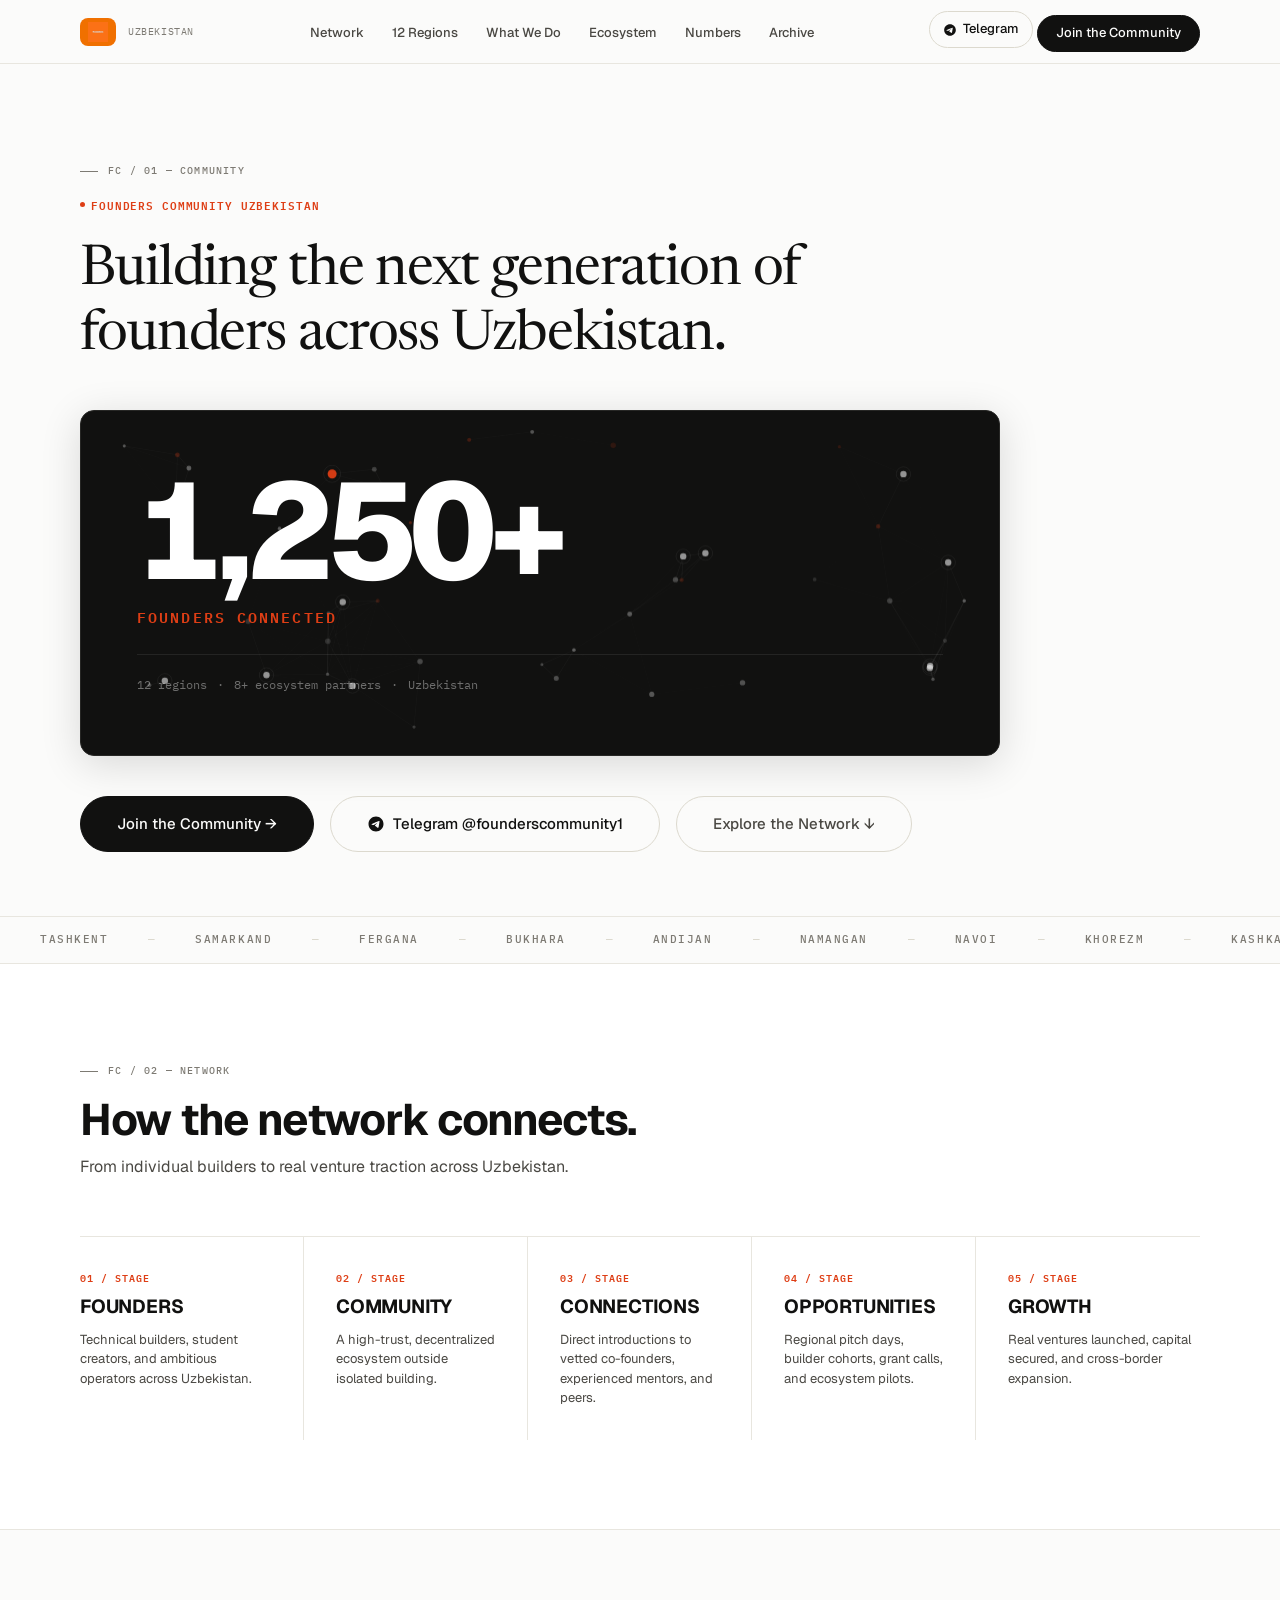
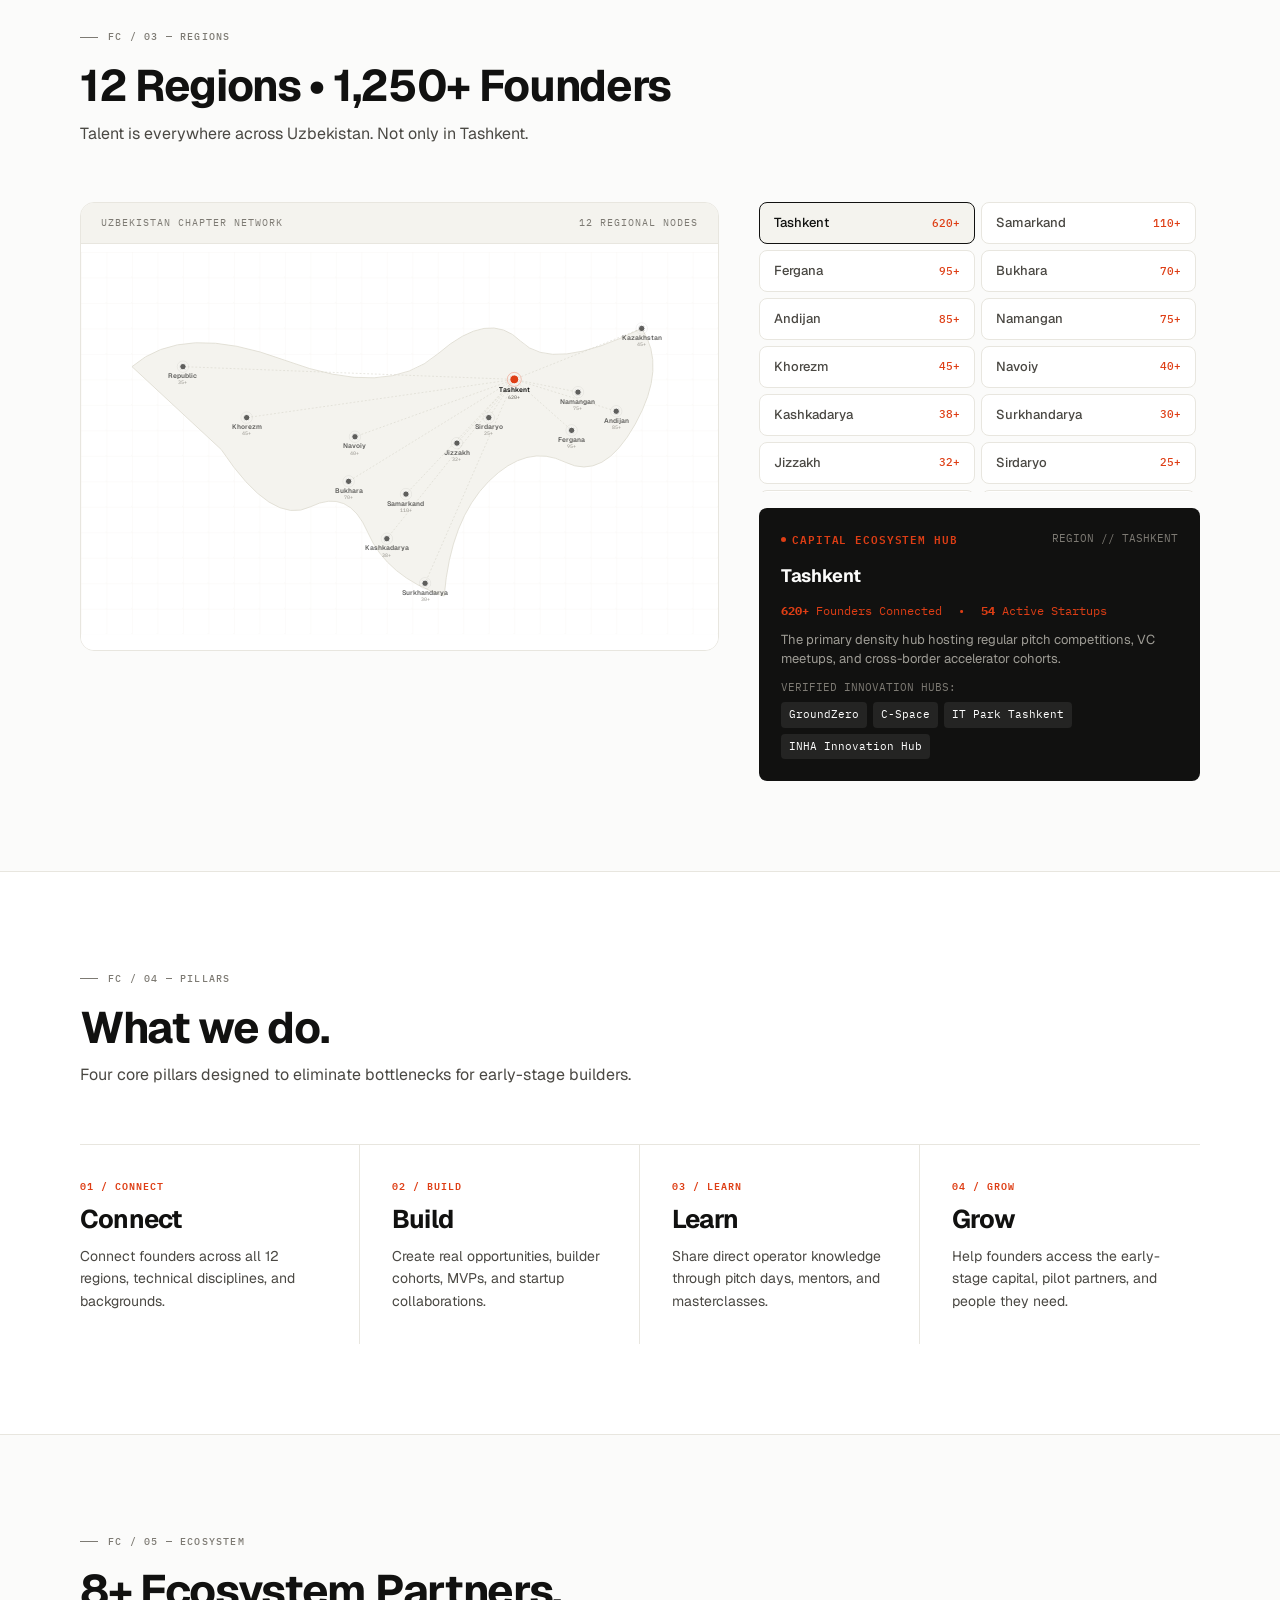
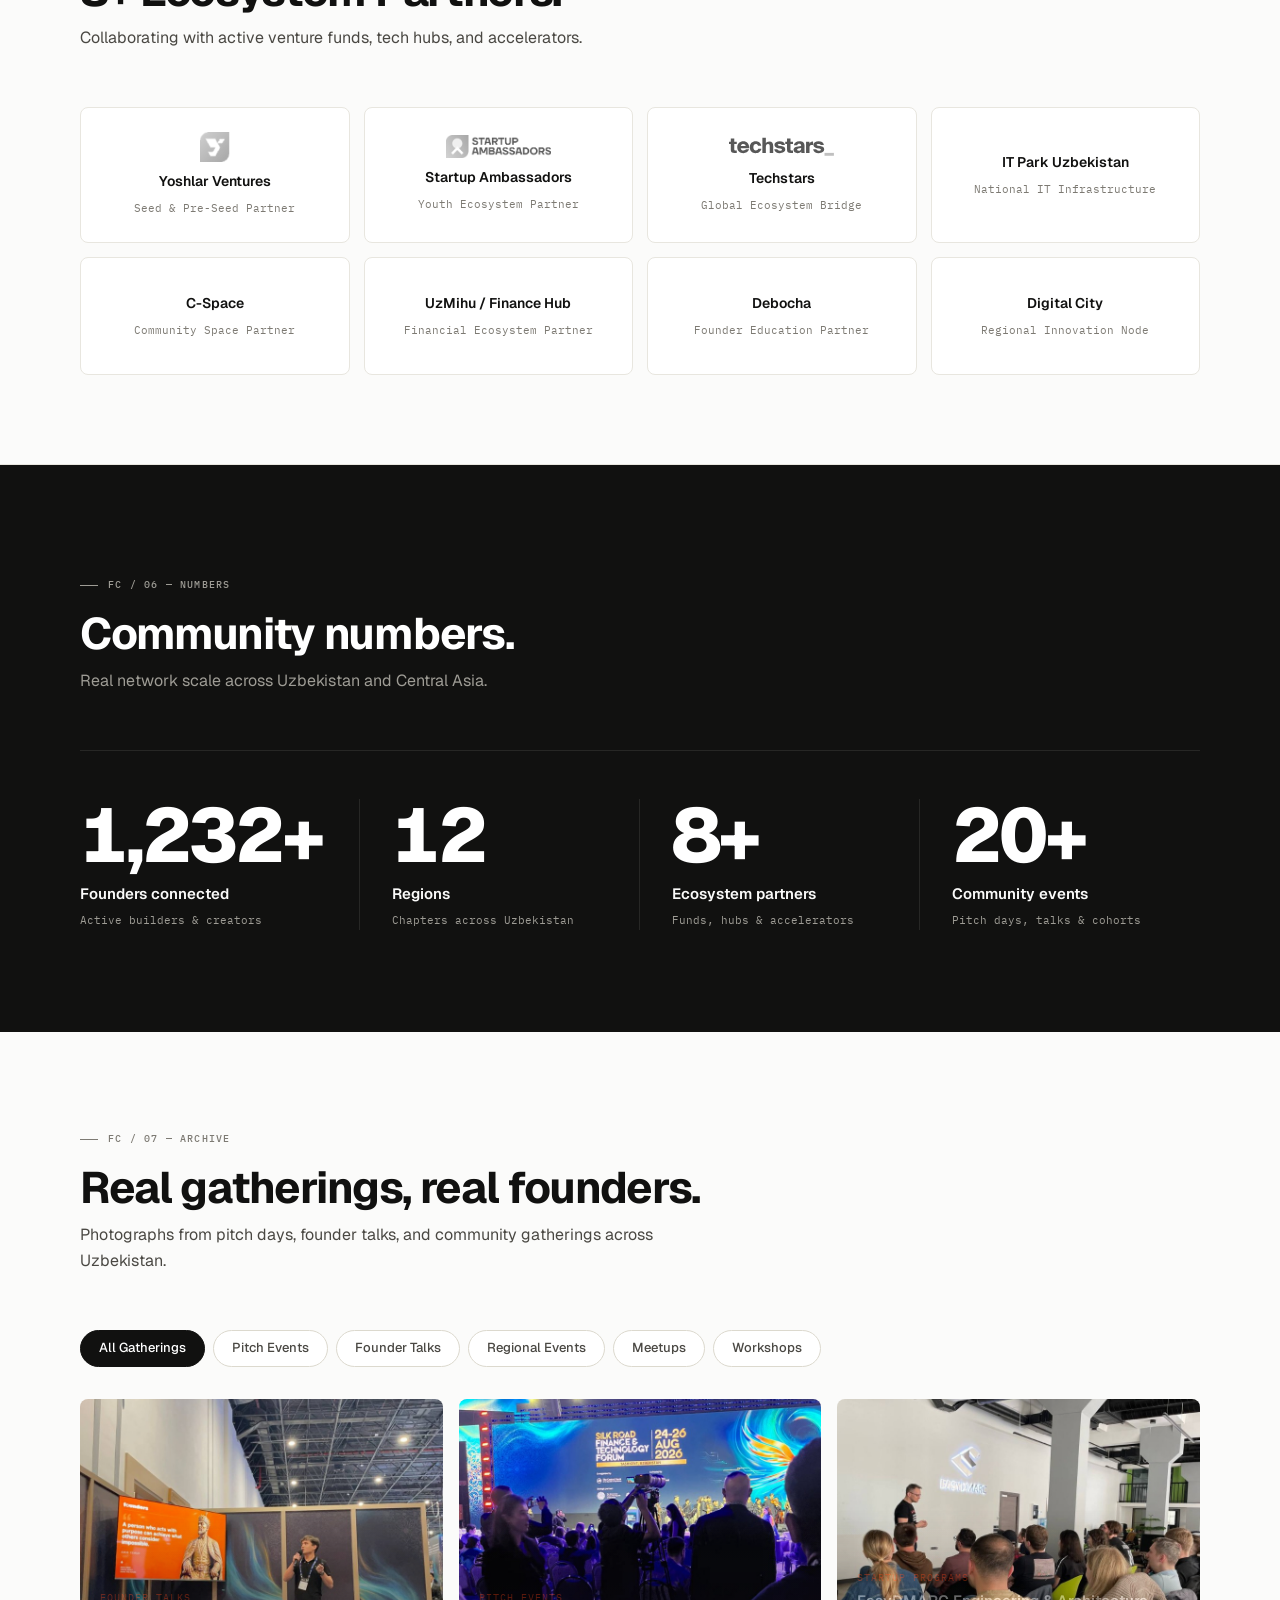
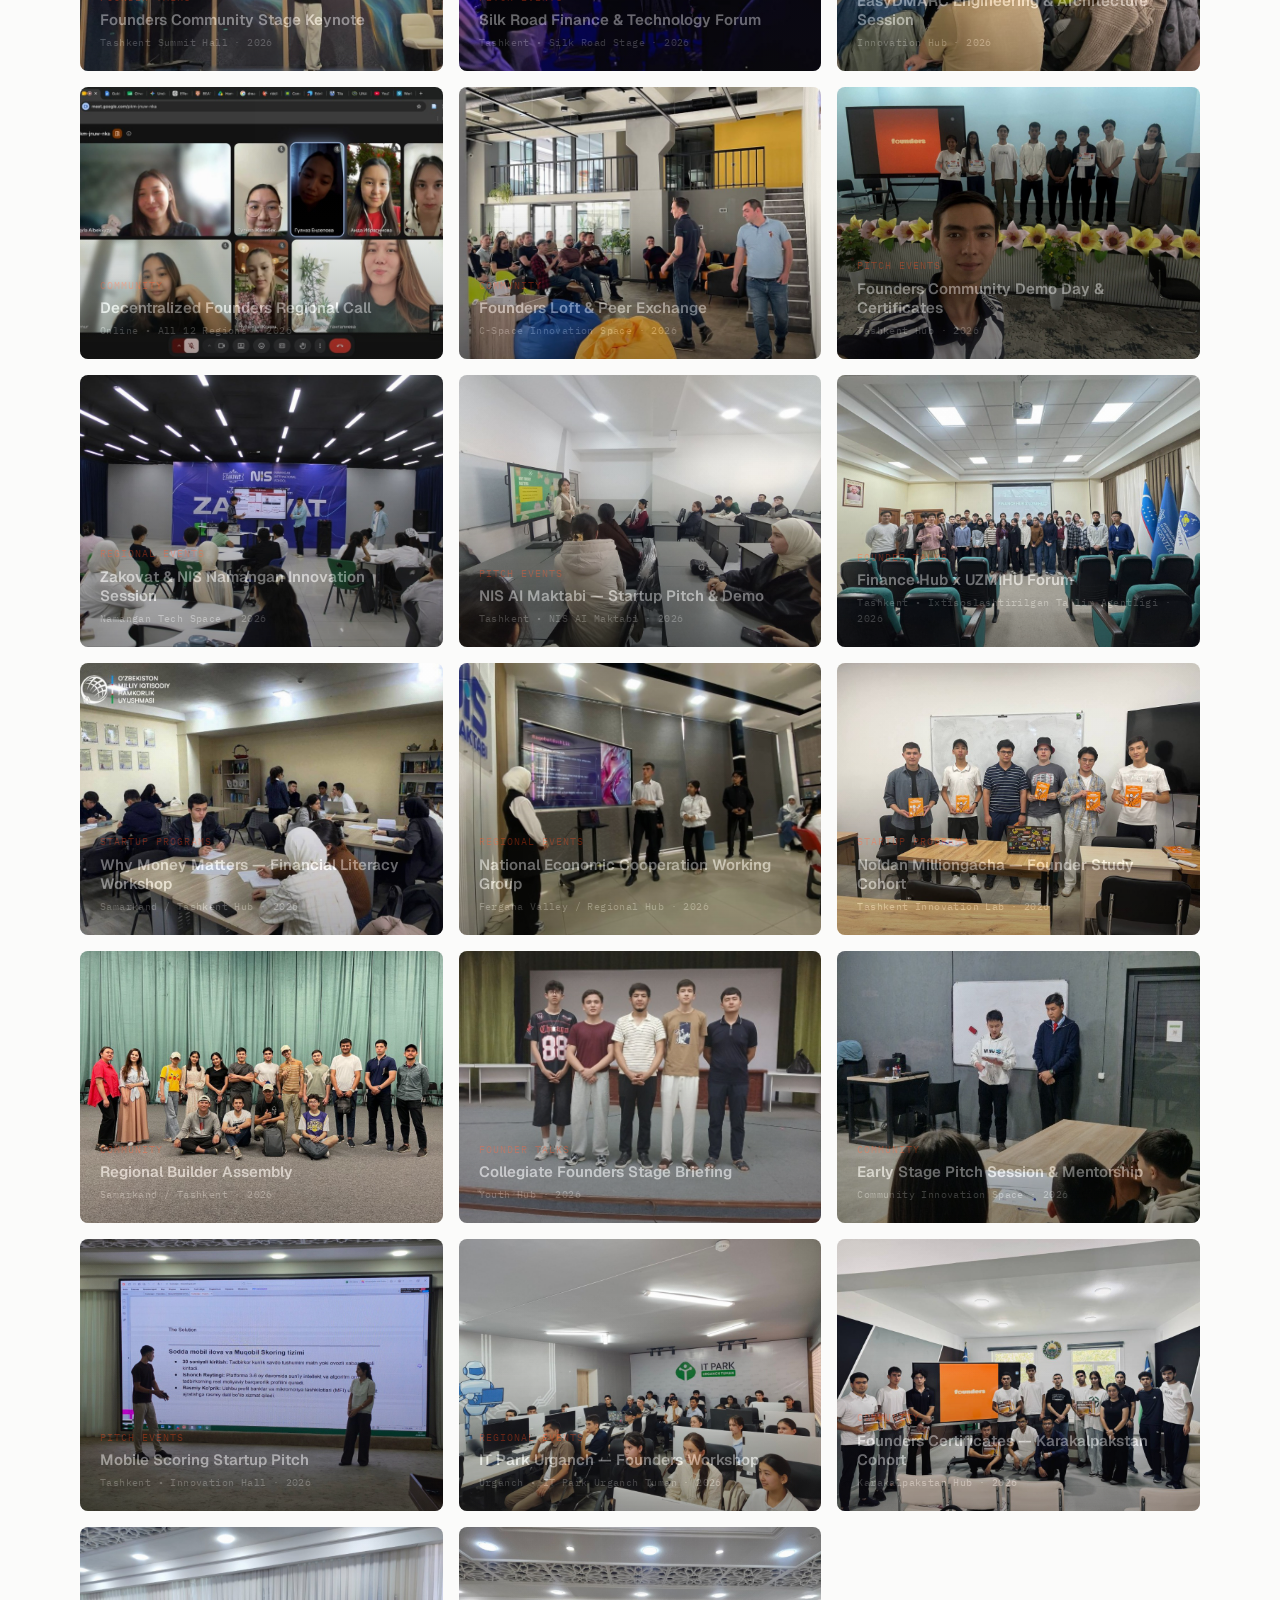
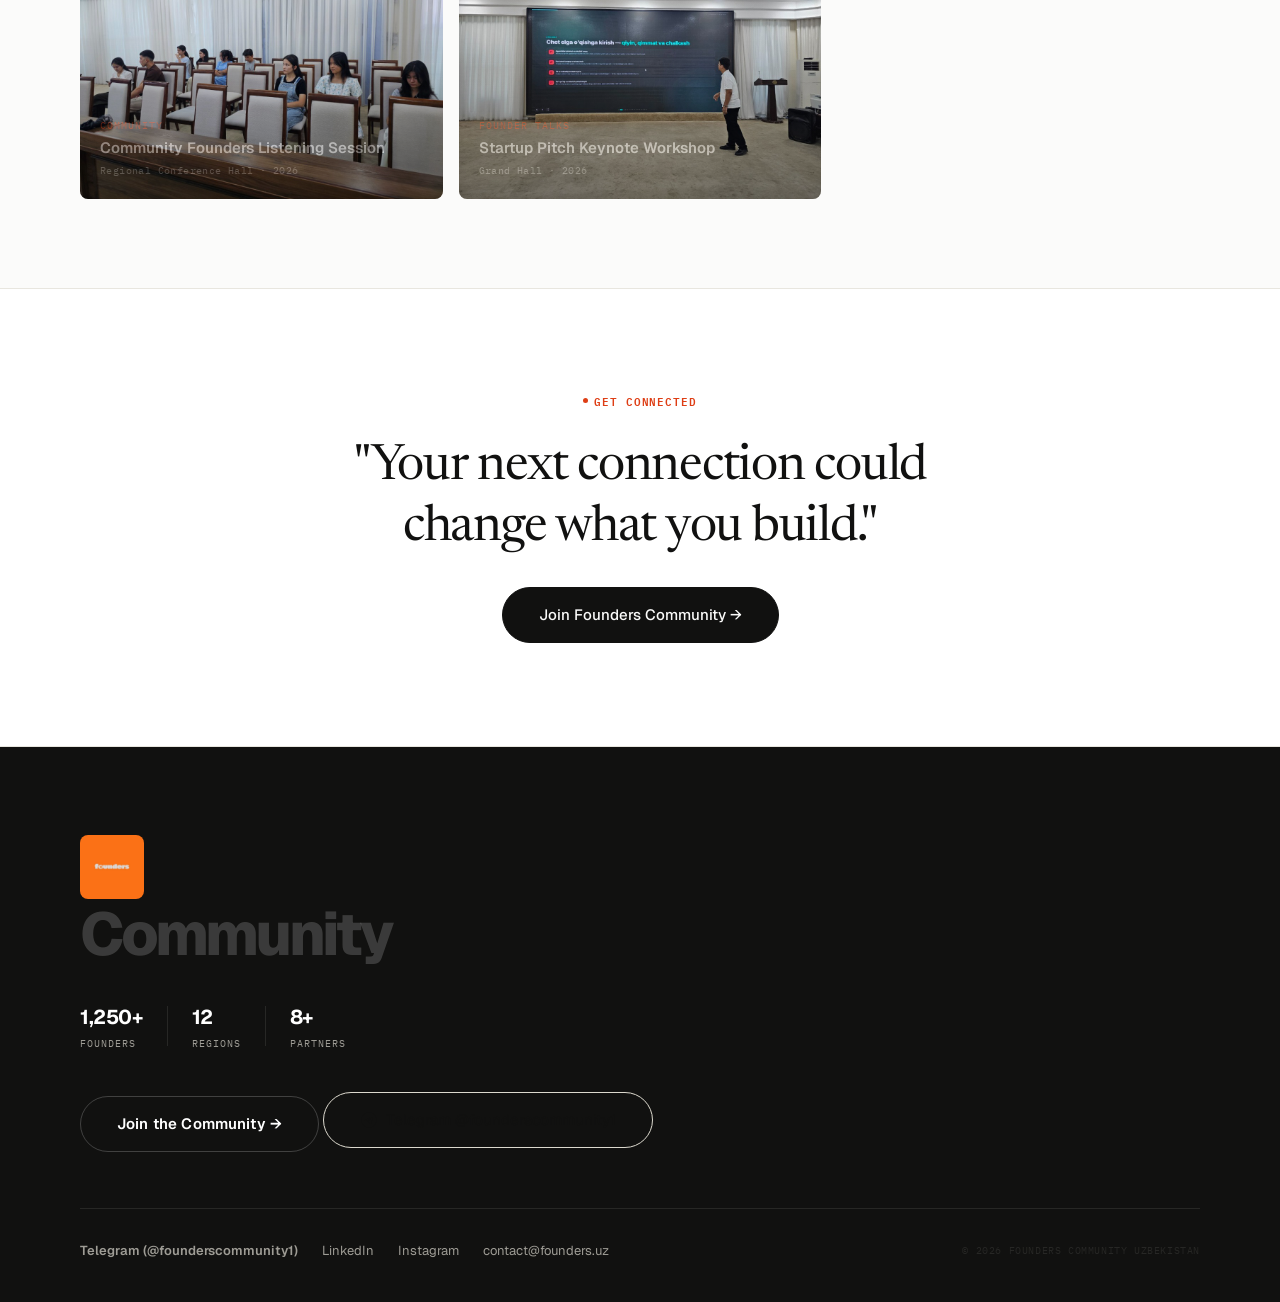
==== index.html @ dce080c9 "feat(seo): add Google-compliant favicons, manifest, sitemap routes, and Schema.org markup" ====
<!DOCTYPE html>
<html lang="en">

<head>
  <meta charset="UTF-8">
  <meta name="viewport" content="width=device-width, initial-scale=1.0">
  <title>Founders Community Uzbekistan — Официальное сообщество фаундеров и стартапов | founders.uz</title>

  <!-- Primary SEO Meta Tags -->
  <meta name="title" content="Founders Community Uzbekistan — Официальное сообщество фаундеров и стартапов">
  <meta name="description"
    content="Официальная сеть фаундеров Founders Community Uzbekistan: объединяем 1 250+ основателей стартапов и технологических лидеров во всех 12 регионах Узбекистана. The independent founder network connecting 1,250+ founders across Uzbekistan.">
  <meta name="keywords"
    content="Founders Community Uzbekistan, Founders Uzbekistan, founders.uz, founders uz, founders community, фаундерс узбекистан, сообщество фаундеров, стартапы узбекистана, стартапы ташкент, венчурные инвестиции узбекистан, startup founders Uzbekistan, Tashkent startups, Samarkand founders, Central Asia tech founders, startaplar o'zbekiston, tadbirkorlar">
  <meta name="author" content="Founders Community Uzbekistan">
  <meta name="robots" content="index, follow, max-image-preview:large, max-snippet:-1, max-video-preview:-1">
  <link rel="canonical" href="https://founders.uz/">

  <!-- Open Graph / Social -->
  <meta property="og:type" content="website">
  <meta property="og:site_name" content="Founders Community Uzbekistan">
  <meta property="og:url" content="https://founders.uz/">
  <meta property="og:title" content="Founders Community Uzbekistan — Founder Network">
  <meta property="og:description"
    content="Building the next generation of founders across Uzbekistan. 1,250+ founders connected across 12 regions.">
  <meta property="og:image" content="https://founders.uz/assets/founders-logo.png">
  <meta property="og:image:width" content="640">
  <meta property="og:image:height" content="640">
  <meta property="og:locale" content="ru_RU">
  <meta property="og:locale:alternate" content="en_US">
  <meta property="og:locale:alternate" content="uz_UZ">
  <meta name="twitter:card" content="summary_large_image">
  <meta name="twitter:title" content="Founders Community Uzbekistan">
  <meta name="twitter:description" content="Building the next generation of founders across Uzbekistan. 1,250+ founders connected across 12 regions.">
  <meta name="twitter:image" content="https://founders.uz/assets/founders-logo.png">

  <!-- Schema.org JSON-LD Structured Data for Google Search & Knowledge Graph -->
  <script type="application/ld+json">
  {
    "@context": "https://schema.org",
    "@graph": [
      {
        "@type": "Organization",
        "@id": "https://founders.uz/#organization",
        "name": "Founders Community Uzbekistan",
        "alternateName": [
          "Founders Community",
          "Founders.uz",
          "Founders UZ",
          "Сообщество фаундеров Узбекистана",
          "Founders Hamjamiyati"
        ],
        "url": "https://founders.uz/",
        "logo": {
          "@type": "ImageObject",
          "url": "https://founders.uz/assets/founders-logo.png",
          "width": 640,
          "height": 640,
          "caption": "Founders Community Uzbekistan"
        },
        "image": "https://founders.uz/assets/founders-logo.png",
        "sameAs": [
          "https://t.me/founderscommunity1"
        ],
        "description": "The independent founder network connecting 1,250+ founders across 12 regions of Uzbekistan.",
        "areaServed": {
          "@type": "Country",
          "name": "Uzbekistan"
        }
      },
      {
        "@type": "WebSite",
        "@id": "https://founders.uz/#website",
        "url": "https://founders.uz/",
        "name": "Founders Community Uzbekistan",
        "publisher": {
          "@id": "https://founders.uz/#organization"
        },
        "inLanguage": ["en", "ru", "uz"]
      }
    ]
  }
  </script>

  <!-- Favicon & Search Engine Icons (Google Search guidelines: multiple of 48x48) -->
  <link rel="icon" type="image/x-icon" href="/favicon.ico">
  <link rel="shortcut icon" href="/favicon.ico">
  <link rel="icon" type="image/png" sizes="48x48" href="/assets/favicon-48x48.png">
  <link rel="icon" type="image/png" sizes="96x96" href="/assets/favicon-96x96.png">
  <link rel="icon" type="image/png" sizes="144x144" href="/assets/favicon-144x144.png">
  <link rel="icon" type="image/png" sizes="192x192" href="/assets/favicon-192x192.png">
  <link rel="icon" type="image/png" sizes="512x512" href="/assets/favicon-512x512.png">
  <link rel="apple-touch-icon" sizes="180x180" href="/assets/apple-touch-icon.png">
  <link rel="manifest" href="/site.webmanifest">
  <meta name="theme-color" content="#fb7116">

  <!-- Core Stylesheet -->
  <link rel="stylesheet" href="styles/main.css?v=6.1">
</head>

<body>

  <!-- Minimal Header -->
  <header class="header" role="banner">
    <div class="container nav-inner">
      <a href="#hero" class="brand-link" aria-label="Founders Community">
        <div class="brand-logo-wrap">
          <img src="assets/founders-logo.png" alt="Founders" class="brand-logo-img">
        </div>
        <span class="brand-subtitle-nav">Uzbekistan</span>
      </a>

      <nav role="navigation" aria-label="Main Navigation">
        <ul class="nav-links">
          <li><a href="#flow">Network</a></li>
          <li><a href="#regions">12 Regions</a></li>
          <li><a href="#what-we-do">What We Do</a></li>
          <li><a href="#ecosystem">Ecosystem</a></li>
          <li><a href="#numbers">Numbers</a></li>
          <li><a href="#archive">Archive</a></li>
        </ul>
      </nav>

      <div class="nav-actions">
        <a href="https://t.me/founderscommunity1" target="_blank" rel="noopener noreferrer" class="btn btn-secondary btn-sm" style="display: inline-flex; align-items: center; gap: 0.4rem; padding: 0.45rem 0.8rem; font-size: 0.8125rem;" title="Founders Community Telegram">
          <svg width="14" height="14" viewBox="0 0 24 24" fill="currentColor">
            <path d="M12 2C6.48 2 2 6.48 2 12s4.48 10 10 10 10-4.48 10-10S17.52 2 12 2zm4.64 6.8c-.15 1.58-.8 5.42-1.13 7.19-.14.75-.42 1-.68 1.03-.58.05-1.02-.38-1.58-.75-.88-.58-1.38-.94-2.23-1.5-.99-.65-.35-1.01.22-1.59.15-.15 2.71-2.48 2.76-2.69a.2.2 0 00-.05-.18c-.06-.05-.14-.03-.21-.02-.09.02-1.49.95-4.22 2.79-.4.27-.76.41-1.08.4-.36-.01-1.04-.2-1.55-.37-.63-.2-1.12-.31-1.08-.66.02-.18.27-.36.74-.55 2.92-1.27 4.86-2.11 5.83-2.51 2.78-1.16 3.35-1.36 3.73-1.36.08 0 .27.02.39.12.1.08.13.19.14.27-.01.06.01.24 0 .38z"/>
          </svg>
          <span>Telegram</span>
        </a>
        <button class="btn btn-primary btn-sm trigger-join-modal" id="nav-join-btn">
          Join the Community
        </button>
        <button class="mobile-menu-btn" id="mobile-menu-btn" aria-label="Toggle navigation menu">
          <svg width="20" height="20" viewBox="0 0 24 24" fill="none" stroke="currentColor" stroke-width="2">
            <line x1="3" y1="12" x2="21" y2="12"></line>
            <line x1="3" y1="6" x2="21" y2="6"></line>
            <line x1="3" y1="18" x2="21" y2="18"></line>
          </svg>
        </button>
      </div>
    </div>
  </header>

  <!-- Mobile Drawer -->
  <nav class="mobile-nav" id="mobile-nav" aria-label="Mobile Navigation">
    <ul class="mobile-nav-links">
      <li><a href="#flow">Network</a></li>
      <li><a href="#regions">12 Regions</a></li>
      <li><a href="#what-we-do">What We Do</a></li>
      <li><a href="#ecosystem">Ecosystem</a></li>
      <li><a href="#numbers">Numbers</a></li>
      <li><a href="#archive">Archive</a></li>
      <li><a href="https://t.me/founderscommunity1" target="_blank" rel="noopener noreferrer" style="color: #2AABEE; display: inline-flex; align-items: center; gap: 0.5rem;">
        <svg width="16" height="16" viewBox="0 0 24 24" fill="currentColor">
          <path d="M12 2C6.48 2 2 6.48 2 12s4.48 10 10 10 10-4.48 10-10S17.52 2 12 2zm4.64 6.8c-.15 1.58-.8 5.42-1.13 7.19-.14.75-.42 1-.68 1.03-.58.05-1.02-.38-1.58-.75-.88-.58-1.38-.94-2.23-1.5-.99-.65-.35-1.01.22-1.59.15-.15 2.71-2.48 2.76-2.69a.2.2 0 00-.05-.18c-.06-.05-.14-.03-.21-.02-.09.02-1.49.95-4.22 2.79-.4.27-.76.41-1.08.4-.36-.01-1.04-.2-1.55-.37-.63-.2-1.12-.31-1.08-.66.02-.18.27-.36.74-.55 2.92-1.27 4.86-2.11 5.83-2.51 2.78-1.16 3.35-1.36 3.73-1.36.08 0 .27.02.39.12.1.08.13.19.14.27-.01.06.01.24 0 .38z"/>
        </svg>
        Telegram @founderscommunity1
      </a></li>
    </ul>
    <div style="margin-top: auto;">
      <button class="btn btn-primary trigger-join-modal" style="width: 100%;">Join the Community</button>
    </div>
  </nav>

  <main id="main-content" role="main">

    <!-- 1. HERO -->
    <section class="hero-section" id="hero">
      <div class="container">
        <div class="hero-content">

          <div class="hero-tag">
            <span class="fc-label">FC / 01 — COMMUNITY</span>
            <br>
            <span class="mono-tag signal">FOUNDERS COMMUNITY UZBEKISTAN</span>
          </div>

          <h1 class="hero-headline reveal">
            <span class="sr-only">Founders Community Uzbekistan — </span>Building the next generation of founders across Uzbekistan.
          </h1>

          <div class="hero-stat-card reveal reveal-delay-2" id="hero-stat-card">
            <canvas id="hero-network-canvas" class="hero-network-canvas"></canvas>
            <div class="hero-stat-content">
              <span class="hero-stat-number" data-counter-target="1250" data-counter-suffix="+">1,250+</span>
              <span class="hero-stat-label">FOUNDERS CONNECTED</span>
              <div class="hero-stat-subtext">
                <span>12 regions</span>
                <span>·</span>
                <span>8+ ecosystem partners</span>
                <span>·</span>
                <span>Uzbekistan</span>
              </div>
            </div>
          </div>

          <div class="hero-ctas reveal reveal-delay-3">
            <button class="btn btn-primary btn-lg trigger-join-modal" id="hero-join-cta">
              Join the Community &rarr;
            </button>
            <a href="https://t.me/founderscommunity1" target="_blank" rel="noopener noreferrer" class="btn btn-secondary btn-lg" style="display: inline-flex; align-items: center; gap: 0.5rem;" title="Join Founders Telegram Community">
              <svg width="18" height="18" viewBox="0 0 24 24" fill="currentColor">
                <path d="M12 2C6.48 2 2 6.48 2 12s4.48 10 10 10 10-4.48 10-10S17.52 2 12 2zm4.64 6.8c-.15 1.58-.8 5.42-1.13 7.19-.14.75-.42 1-.68 1.03-.58.05-1.02-.38-1.58-.75-.88-.58-1.38-.94-2.23-1.5-.99-.65-.35-1.01.22-1.59.15-.15 2.71-2.48 2.76-2.69a.2.2 0 00-.05-.18c-.06-.05-.14-.03-.21-.02-.09.02-1.49.95-4.22 2.79-.4.27-.76.41-1.08.4-.36-.01-1.04-.2-1.55-.37-.63-.2-1.12-.31-1.08-.66.02-.18.27-.36.74-.55 2.92-1.27 4.86-2.11 5.83-2.51 2.78-1.16 3.35-1.36 3.73-1.36.08 0 .27.02.39.12.1.08.13.19.14.27-.01.06.01.24 0 .38z"/>
              </svg>
              Telegram @founderscommunity1
            </a>
            <a href="#regions" class="btn btn-secondary btn-lg" style="color: var(--text-secondary);">
              Explore the Network &darr;
            </a>
          </div>

        </div>
      </div>
    </section>

    <!-- REGIONS MARQUEE STRIP -->
    <div class="marquee-section" aria-hidden="true">
      <div class="marquee-track" id="marquee-track">
        <!-- Populated by JS -->
      </div>
    </div>

    <!-- 2. NETWORK / FLOW -->
    <section class="flow-section" id="flow">
      <div class="container">
        <div class="section-head reveal">
          <span class="fc-label">FC / 02 — NETWORK</span>
          <h2 class="section-title">How the network connects.</h2>
          <p class="section-sub">
            From individual builders to real venture traction across Uzbekistan.
          </p>
        </div>

        <div class="flow-track">
          <!-- Step 1 -->
          <div class="flow-step reveal">
            <span class="flow-step-num">01 / STAGE</span>
            <div class="flow-step-title">FOUNDERS</div>
            <p class="flow-step-desc">
              Technical builders, student creators, and ambitious operators across Uzbekistan.
            </p>
          </div>

          <!-- Step 2 -->
          <div class="flow-step reveal reveal-delay-1">
            <span class="flow-step-num">02 / STAGE</span>
            <div class="flow-step-title">COMMUNITY</div>
            <p class="flow-step-desc">
              A high-trust, decentralized ecosystem outside isolated building.
            </p>
          </div>

          <!-- Step 3 -->
          <div class="flow-step reveal reveal-delay-2">
            <span class="flow-step-num">03 / STAGE</span>
            <div class="flow-step-title">CONNECTIONS</div>
            <p class="flow-step-desc">
              Direct introductions to vetted co-founders, experienced mentors, and peers.
            </p>
          </div>

          <!-- Step 4 -->
          <div class="flow-step reveal reveal-delay-3">
            <span class="flow-step-num">04 / STAGE</span>
            <div class="flow-step-title">OPPORTUNITIES</div>
            <p class="flow-step-desc">
              Regional pitch days, builder cohorts, grant calls, and ecosystem pilots.
            </p>
          </div>

          <!-- Step 5 -->
          <div class="flow-step reveal reveal-delay-4">
            <span class="flow-step-num">05 / STAGE</span>
            <div class="flow-step-title">GROWTH</div>
            <p class="flow-step-desc">
              Real ventures launched, capital secured, and cross-border expansion.
            </p>
          </div>
        </div>
      </div>
    </section>

    <!-- 3. 12 REGIONS -->
    <section class="regions-section" id="regions">
      <div class="container">
        <div class="section-head reveal">
          <span class="fc-label">FC / 03 — REGIONS</span>
          <h2 class="section-title">12 Regions &bull; 1,250+ Founders</h2>
          <p class="section-sub">
            Talent is everywhere across Uzbekistan. Not only in Tashkent.
          </p>
        </div>

        <div class="regions-split">
          <!-- Left: Map Visualization -->
          <div class="map-container reveal">
            <div class="map-header-bar">
              <span>UZBEKISTAN CHAPTER NETWORK</span>
              <span>12 REGIONAL NODES</span>
            </div>
            <div class="map-svg-wrap" id="map-svg-container">
              <!-- Rendered via js/map.js -->
            </div>
          </div>

          <!-- Right: Chapter Ledger & Active Inspector -->
          <div class="regions-ledger reveal reveal-delay-2">
            <ul class="regional-nodes-list" id="regional-nodes-list">
              <!-- Populated via js/map.js -->
            </ul>

            <div class="active-region-card" id="region-drawer-content">
              <!-- Populated on region select -->
            </div>
          </div>
        </div>
      </div>
    </section>

    <!-- 4. WHAT WE DO -->
    <section class="what-section" id="what-we-do">
      <div class="container">
        <div class="section-head reveal">
          <span class="fc-label">FC / 04 — PILLARS</span>
          <h2 class="section-title">What we do.</h2>
          <p class="section-sub">
            Four core pillars designed to eliminate bottlenecks for early-stage builders.
          </p>
        </div>

        <div class="pillars-grid">
          <div class="pillar-item reveal">
            <span class="pillar-num">01 / CONNECT</span>
            <div class="pillar-title">Connect</div>
            <p class="pillar-desc">
              Connect founders across all 12 regions, technical disciplines, and backgrounds.
            </p>
          </div>

          <div class="pillar-item reveal reveal-delay-1">
            <span class="pillar-num">02 / BUILD</span>
            <div class="pillar-title">Build</div>
            <p class="pillar-desc">
              Create real opportunities, builder cohorts, MVPs, and startup collaborations.
            </p>
          </div>

          <div class="pillar-item reveal reveal-delay-2">
            <span class="pillar-num">03 / LEARN</span>
            <div class="pillar-title">Learn</div>
            <p class="pillar-desc">
              Share direct operator knowledge through pitch days, mentors, and masterclasses.
            </p>
          </div>

          <div class="pillar-item reveal reveal-delay-3">
            <span class="pillar-num">04 / GROW</span>
            <div class="pillar-title">Grow</div>
            <p class="pillar-desc">
              Help founders access the early-stage capital, pilot partners, and people they need.
            </p>
          </div>
        </div>
      </div>
    </section>

    <!-- 5. ECOSYSTEM -->
    <section class="ecosystem-section" id="ecosystem">
      <div class="container">
        <div class="section-head reveal">
          <span class="fc-label">FC / 05 — ECOSYSTEM</span>
          <h2 class="section-title">8+ Ecosystem Partners.</h2>
          <p class="section-sub">
            Collaborating with active venture funds, tech hubs, and accelerators.
          </p>
        </div>

        <div class="partners-grid" id="partners-wall">
          <!-- Rendered dynamically via js/app.js -->
        </div>
      </div>
    </section>

    <!-- 6. COMMUNITY NUMBERS -->
    <section class="numbers-section" id="numbers">
      <div class="container">
        <div class="section-head reveal">
          <span class="fc-label fc-label-dark">FC / 06 — NUMBERS</span>
          <h2 class="section-title" style="color: #FFFFFF;">Community numbers.</h2>
          <p class="section-sub" style="color: var(--text-inverted-muted);">
            Real network scale across Uzbekistan and Central Asia.
          </p>
        </div>

        <div class="numbers-grid">
          <div class="number-item reveal">
            <div class="number-val" data-counter-target="1250" data-counter-suffix="+">1,250+</div>
            <div class="number-label">Founders connected</div>
            <div class="number-sub">Active builders &amp; creators</div>
          </div>

          <div class="number-item reveal reveal-delay-1">
            <div class="number-val" data-counter-target="12" data-counter-suffix="">12</div>
            <div class="number-label">Regions</div>
            <div class="number-sub">Chapters across Uzbekistan</div>
          </div>

          <div class="number-item reveal reveal-delay-2">
            <div class="number-val" data-counter-target="8" data-counter-suffix="+">8+</div>
            <div class="number-label">Ecosystem partners</div>
            <div class="number-sub">Funds, hubs &amp; accelerators</div>
          </div>

          <div class="number-item reveal reveal-delay-3">
            <div class="number-val" data-counter-target="20" data-counter-suffix="+">20+</div>
            <div class="number-label">Community events</div>
            <div class="number-sub">Pitch days, talks &amp; cohorts</div>
          </div>
        </div>
      </div>
    </section>

    <!-- 7. DOCUMENTARY ARCHIVE -->
    <section class="gallery-section" id="archive">
      <div class="container">
        <div class="section-head reveal">
          <span class="fc-label">FC / 07 — ARCHIVE</span>
          <h2 class="section-title">Real gatherings, real founders.</h2>
          <p class="section-sub">
            Photographs from pitch days, founder talks, and community gatherings across Uzbekistan.
          </p>
        </div>

        <div class="gallery-filter-bar" id="gallery-filter-bar">
          <button class="filter-pill active" data-gallery-filter="all">All Gatherings</button>
          <button class="filter-pill" data-gallery-filter="Pitch Events">Pitch Events</button>
          <button class="filter-pill" data-gallery-filter="Founder Talks">Founder Talks</button>
          <button class="filter-pill" data-gallery-filter="Regional Events">Regional Events</button>
          <button class="filter-pill" data-gallery-filter="Community">Meetups</button>
          <button class="filter-pill" data-gallery-filter="Startup Programs">Workshops</button>
        </div>

        <div class="gallery-grid" id="gallery-grid">
          <!-- Populated dynamically via js/app.js -->
        </div>
      </div>
    </section>

    <!-- 8. FINAL CTA -->
    <section class="cta-section" id="join">
      <div class="container">
        <div class="cta-wrap">
          <span class="mono-tag signal">GET CONNECTED</span>
          <h2 class="cta-quote reveal">
            "Your next connection could change what you build."
          </h2>
          <div class="reveal reveal-delay-2">
            <button class="btn btn-primary btn-lg trigger-join-modal">
              Join Founders Community &rarr;
            </button>
          </div>
        </div>
      </div>
    </section>

  </main>

  <!-- FOOTER — Brand Statement -->
  <footer class="footer" role="contentinfo">
    <div class="container">

      <div class="footer-wordmark">
        <img src="assets/founders-logo.png" alt="Founders Community" class="footer-logo-img">
        <span class="footer-wordmark-sub">Community</span>
      </div>

      <div class="footer-stats-bar">
        <div class="footer-stat">
          <span class="footer-stat-val">1,250+</span>
          <span class="footer-stat-label">Founders</span>
        </div>
        <div class="footer-stat-sep"></div>
        <div class="footer-stat">
          <span class="footer-stat-val">12</span>
          <span class="footer-stat-label">Regions</span>
        </div>
        <div class="footer-stat-sep"></div>
        <div class="footer-stat">
          <span class="footer-stat-val">8+</span>
          <span class="footer-stat-label">Partners</span>
        </div>
      </div>

      <div class="footer-cta-row">
        <button class="btn btn-primary btn-lg trigger-join-modal">
          Join the Community &rarr;
        </button>
        <a href="https://t.me/founderscommunity1" target="_blank" rel="noopener noreferrer" class="btn btn-secondary btn-lg" style="display: inline-flex; align-items: center; gap: 0.5rem;" title="Join Founders Telegram Community">
          <svg width="18" height="18" viewBox="0 0 24 24" fill="currentColor">
            <path d="M12 2C6.48 2 2 6.48 2 12s4.48 10 10 10 10-4.48 10-10S17.52 2 12 2zm4.64 6.8c-.15 1.58-.8 5.42-1.13 7.19-.14.75-.42 1-.68 1.03-.58.05-1.02-.38-1.58-.75-.88-.58-1.38-.94-2.23-1.5-.99-.65-.35-1.01.22-1.59.15-.15 2.71-2.48 2.76-2.69a.2.2 0 00-.05-.18c-.06-.05-.14-.03-.21-.02-.09.02-1.49.95-4.22 2.79-.4.27-.76.41-1.08.4-.36-.01-1.04-.2-1.55-.37-.63-.2-1.12-.31-1.08-.66.02-.18.27-.36.74-.55 2.92-1.27 4.86-2.11 5.83-2.51 2.78-1.16 3.35-1.36 3.73-1.36.08 0 .27.02.39.12.1.08.13.19.14.27-.01.06.01.24 0 .38z"/>
          </svg>
          Telegram @founderscommunity1
        </a>
      </div>

      <div class="footer-divider"></div>

      <div class="footer-bottom-row">
        <ul class="footer-links">
          <li><a href="https://t.me/founderscommunity1" target="_blank" rel="noopener noreferrer" style="color: var(--accent); font-weight: 600;">Telegram (@founderscommunity1)</a></li>
          <li><a href="https://www.linkedin.com/company/founders-community-uz" target="_blank" rel="noopener noreferrer">LinkedIn</a></li>
          <li><a href="https://instagram.com/founders.uz" target="_blank" rel="noopener noreferrer">Instagram</a></li>
          <li><a href="mailto:contact@founders.uz">contact@founders.uz</a></li>
        </ul>
        <span class="footer-copy">&copy; 2026 Founders Community Uzbekistan</span>
      </div>

    </div>
  </footer>

  <!-- FOUNDER APPLICATION DOSSIER MODAL -->
  <div class="modal-overlay" id="join-modal-overlay" role="dialog" aria-modal="true">
    <div class="modal-container">
      <div class="modal-header">
        <div>
          <span class="mono-tag signal">MEMBERSHIP INTAKE</span>
          <h3 id="join-modal-title" style="font-size: 1.25rem; font-weight: 700; margin-top: 0.25rem;">
            Join Founders Community
          </h3>
          <p style="font-size: 0.8125rem; color: var(--text-secondary); margin-top: 0.25rem;">
            Connecting ambitious builders, mentors, and early-stage capital across Uzbekistan. Or reach out directly on Telegram: <a href="https://t.me/founderscommunity1" target="_blank" rel="noopener noreferrer" style="color: var(--accent); text-decoration: underline;">@founderscommunity1</a>.
          </p>
        </div>
        <button class="modal-close-btn" id="join-close-btn" aria-label="Close modal">&times;</button>
      </div>
      <div class="modal-body">
        <form id="join-form">
          <div class="form-row">
            <div class="form-group">
              <label class="form-label" for="join-name">Full Name *</label>
              <input type="text" class="form-input" id="join-name" placeholder="Your Name" required>
            </div>
            <div class="form-group">
              <label class="form-label" for="join-email">Email *</label>
              <input type="email" class="form-input" id="join-email" placeholder="name@domain.uz" required>
            </div>
          </div>

          <div class="form-row">
            <div class="form-group">
              <label class="form-label" for="join-telegram">Telegram / Phone *</label>
              <input type="text" class="form-input" id="join-telegram" placeholder="@username or +998..." required>
            </div>
            <div class="form-group">
              <label class="form-label" for="join-role">Primary Role *</label>
              <select class="form-select" id="join-role" required>
                <option value="founder">Founder / Product Builder</option>
                <option value="student">Student Engineer / Creator</option>
                <option value="mentor">Operator / Mentor</option>
                <option value="investor">Angel Investor / Partner</option>
              </select>
            </div>
          </div>

          <div class="form-row">
            <div class="form-group">
              <label class="form-label" for="join-location">Region *</label>
              <select class="form-select" id="join-location" required>
                <option value="Tashkent">Tashkent</option>
                <option value="Samarkand">Samarkand</option>
                <option value="Fergana">Fergana</option>
                <option value="Bukhara">Bukhara</option>
                <option value="Navoi">Navoi</option>
                <option value="Andijan">Andijan</option>
                <option value="Namangan">Namangan</option>
                <option value="Khorezm">Khorezm</option>
                <option value="Kashkadarya">Kashkadarya</option>
                <option value="Surkhandarya">Surkhandarya</option>
                <option value="Jizzakh">Jizzakh</option>
                <option value="Sirdaryo">Sirdaryo</option>
                <option value="Karakalpakstan">Karakalpakstan</option>
                <option value="Other">Other</option>
              </select>
            </div>
            <div class="form-group">
              <label class="form-label" for="join-startup">Project / Startup Name</label>
              <input type="text" class="form-input" id="join-startup" placeholder="Project Name">
            </div>
          </div>

          <div class="form-group">
            <label class="form-label" for="join-notes">What are you building? *</label>
            <textarea class="form-textarea" id="join-notes" rows="3"
              placeholder="What are you building and what support/connections do you need?" required></textarea>
          </div>

          <button type="submit" class="btn btn-primary" style="width: 100%;">
            Submit Application &rarr;
          </button>
        </form>
      </div>
    </div>
  </div>

  <!-- Core Application Script -->
  <script type="module" src="js/app.js"></script>
</body>

</html>
---- styles/main.css ----
/* ==========================================================================
   Founders Community Uzbekistan
   Editorial Design System — Final Pass
   ========================================================================== */

@import url('https://fonts.googleapis.com/css2?family=Geist:wght@300;400;500;600;700;800&family=IBM+Plex+Mono:wght@400;500;600&family=Newsreader:ital,opsz,wght@0,6..72,400;0,6..72,500;0,6..72,600;1,6..72,400&display=swap');

:root {
  /* Editorial Palette */
  --bg-canvas:        #FBFBFA;
  --bg-surface:       #FFFFFF;
  --bg-subtle:        #F4F3EE;
  --bg-muted:         #ECEAE3;
  --bg-dark:          #111110;
  --bg-dark-surface:  #191918;
  --bg-dark-subtle:   #222220;

  --text-main:         #111110;
  --text-secondary:    #4A4843;
  --text-tertiary:     #7D7A73;
  --text-inverted:     #FBFBFA;
  --text-inverted-muted: #9E9C95;

  /* Hairlines */
  --border-subtle:  #E8E6DF;
  --border-regular: #DCD9CE;
  --border-dark:    #272725;
  --border-strong:  #111110;

  /* Terracotta Signal */
  --accent-signal:       #DE3E15;
  --accent-signal-hover: #C5330D;
  --accent-signal-subtle: rgba(222, 62, 21, 0.08);

  /* Typography */
  --font-editorial: 'Newsreader', Georgia, serif;
  --font-sans:      'Geist', -apple-system, BlinkMacSystemFont, "Segoe UI", Roboto, sans-serif;
  --font-mono:      'IBM Plex Mono', Menlo, Consolas, monospace;

  /* Geometry */
  --radius-pill:    9999px;
  --radius-card:    14px;
  --radius-inner:   8px;
  --radius-control: 8px;

  --container-max:  1200px;
  --container-pad:  clamp(1.25rem, 4vw, 2.5rem);
  --header-height:  64px;

  /* Transitions */
  --transition-fast:   0.15s ease;
  --transition-smooth: 0.28s cubic-bezier(0.16, 1, 0.3, 1);
  --transition-reveal: 0.72s cubic-bezier(0.16, 1, 0.3, 1);
}

/* ==========================================================================
   01. Baseline & Reset
   ========================================================================== */
/* SEO & Accessibility helper */
.sr-only {
  position: absolute;
  width: 1px;
  height: 1px;
  padding: 0;
  margin: -1px;
  overflow: hidden;
  clip: rect(0, 0, 0, 0);
  white-space: nowrap;
  border-width: 0;
}

*, *::before, *::after {
  box-sizing: border-box;
  margin: 0;
  padding: 0;
}

html {
  font-family: var(--font-sans);
  background-color: var(--bg-canvas);
  color: var(--text-main);
  line-height: 1.6;
  -webkit-font-smoothing: antialiased;
  -moz-osx-font-smoothing: grayscale;
  scroll-behavior: smooth;
  text-rendering: optimizeLegibility;
}

body {
  min-height: 100vh;
  display: flex;
  flex-direction: column;
  background-color: var(--bg-canvas);
  overflow-x: hidden;
}

section[id] {
  scroll-margin-top: calc(var(--header-height) + 1.5rem);
}

img {
  max-width: 100%;
  height: auto;
  display: block;
}

a {
  color: inherit;
  text-decoration: none;
  transition: color var(--transition-fast), opacity var(--transition-fast);
}

button, input, textarea, select {
  font: inherit;
  color: inherit;
}

button {
  background: none;
  border: none;
  cursor: pointer;
}

.container {
  width: 100%;
  max-width: var(--container-max);
  margin-left: auto;
  margin-right: auto;
  padding-left: var(--container-pad);
  padding-right: var(--container-pad);
}

/* ==========================================================================
   02. Buttons & Micro Controls
   ========================================================================== */
.btn {
  display: inline-flex;
  align-items: center;
  justify-content: center;
  gap: 0.5rem;
  font-family: var(--font-sans);
  font-size: 0.875rem;
  font-weight: 500;
  letter-spacing: 0em;
  padding: 0.75rem 1.75rem;
  border-radius: var(--radius-pill);
  white-space: nowrap;
  user-select: none;
  cursor: pointer;
  border: 1px solid transparent;
  transition: transform var(--transition-smooth), background-color var(--transition-smooth),
              box-shadow var(--transition-smooth), letter-spacing var(--transition-smooth),
              border-color var(--transition-smooth);
  position: relative;
}

.btn:active {
  transform: translateY(1px) !important;
}

.btn-primary {
  background-color: var(--bg-dark);
  color: var(--text-inverted);
  border-color: var(--bg-dark);
}

.btn-primary:hover {
  background-color: #1e1e1c;
  border-color: #1e1e1c;
  transform: translateY(-2px);
  box-shadow: 0 6px 20px rgba(0, 0, 0, 0.18);
  letter-spacing: 0.01em;
}

.btn-secondary {
  background-color: transparent;
  color: var(--text-main);
  border-color: var(--border-regular);
}

.btn-secondary:hover {
  background-color: var(--bg-subtle);
  border-color: var(--border-strong);
  transform: translateY(-2px);
}

.btn-sm {
  font-size: 0.8125rem;
  padding: 0.45rem 1.125rem;
}

.btn-lg {
  font-size: 0.9375rem;
  padding: 0.9375rem 2.25rem;
}

/* ==========================================================================
   03. Editorial Identity Labels
   ========================================================================== */
.fc-label {
  display: inline-flex;
  align-items: center;
  gap: 0.625rem;
  font-family: var(--font-mono);
  font-size: 0.625rem;
  font-weight: 500;
  letter-spacing: 0.12em;
  text-transform: uppercase;
  color: var(--text-tertiary);
  margin-bottom: 0.625rem;
}

.fc-label::before {
  content: '';
  display: inline-block;
  width: 18px;
  height: 1px;
  background: var(--text-tertiary);
  flex-shrink: 0;
}

.fc-label-dark {
  color: var(--text-inverted-muted);
}

.fc-label-dark::before {
  background: var(--text-inverted-muted);
}

/* Mono Tag (Signal Dot) */
.mono-tag {
  display: inline-flex;
  align-items: center;
  gap: 0.375rem;
  font-family: var(--font-mono);
  font-size: 0.6875rem;
  font-weight: 600;
  letter-spacing: 0.08em;
  text-transform: uppercase;
  color: var(--text-tertiary);
}

.mono-tag.signal {
  color: var(--accent-signal);
}

.mono-tag.signal::before {
  content: "";
  display: inline-block;
  width: 5px;
  height: 5px;
  border-radius: 50%;
  background-color: var(--accent-signal);
  flex-shrink: 0;
}

/* ==========================================================================
   04. Reveal Animations (Scroll-entry)
   ========================================================================== */
.reveal {
  opacity: 0;
  transform: translateY(22px);
  transition: opacity var(--transition-reveal), transform var(--transition-reveal);
}

.reveal.is-visible {
  opacity: 1;
  transform: translateY(0);
}

.reveal-delay-1 { transition-delay: 0.1s; }
.reveal-delay-2 { transition-delay: 0.2s; }
.reveal-delay-3 { transition-delay: 0.32s; }
.reveal-delay-4 { transition-delay: 0.44s; }

@media (prefers-reduced-motion: reduce) {
  .reveal {
    opacity: 1;
    transform: none;
    transition: none;
  }
}

/* ==========================================================================
   05. Header & Navigation
   ========================================================================== */
.header {
  position: sticky;
  top: 0;
  z-index: 1000;
  height: var(--header-height);
  background: rgba(251, 251, 250, 0.95);
  backdrop-filter: blur(16px);
  -webkit-backdrop-filter: blur(16px);
  border-bottom: 1px solid var(--border-subtle);
  display: flex;
  align-items: center;
}

.nav-inner {
  display: flex;
  align-items: center;
  justify-content: space-between;
  width: 100%;
}

.brand-link {
  display: flex;
  align-items: center;
  gap: 0.625rem;
}

.brand-logo-wrap {
  display: flex;
  align-items: center;
  background: #F07000;
  border-radius: 8px;
  padding: 4px 8px;
  transition: opacity var(--transition-fast);
}

.brand-link:hover .brand-logo-wrap {
  opacity: 0.88;
}

.brand-logo-img {
  height: 20px;
  width: auto;
  display: block;
}

.brand-subtitle-nav {
  font-family: var(--font-mono);
  font-size: 0.625rem;
  color: var(--text-tertiary);
  letter-spacing: 0.06em;
  text-transform: uppercase;
  margin-left: 0.125rem;
}

.nav-links {
  display: flex;
  align-items: center;
  gap: 1.75rem;
  list-style: none;
}

.nav-links a {
  font-size: 0.8125rem;
  font-weight: 500;
  color: var(--text-secondary);
  position: relative;
  padding-bottom: 2px;
}

.nav-links a::after {
  content: '';
  position: absolute;
  bottom: -1px;
  left: 0;
  width: 0;
  height: 1px;
  background: var(--text-main);
  transition: width var(--transition-smooth);
}

.nav-links a:hover {
  color: var(--text-main);
}

.nav-links a:hover::after {
  width: 100%;
}

.mobile-menu-btn {
  display: none;
  padding: 0.5rem;
  color: var(--text-main);
}

.mobile-nav {
  display: none;
  position: fixed;
  top: var(--header-height);
  left: 0;
  right: 0;
  bottom: 0;
  background-color: var(--bg-canvas);
  z-index: 999;
  padding: 2rem var(--container-pad);
  flex-direction: column;
  gap: 1.5rem;
  border-top: 1px solid var(--border-subtle);
}

.mobile-nav.is-open {
  display: flex;
}

.mobile-nav-links {
  list-style: none;
  display: flex;
  flex-direction: column;
  gap: 1.25rem;
}

.mobile-nav-links a {
  font-size: 1.125rem;
  font-weight: 600;
  color: var(--text-main);
}

/* ==========================================================================
   06. Section Headings
   ========================================================================== */
.section-head {
  margin-bottom: 3.5rem;
}

.section-title {
  font-size: clamp(1.875rem, 3.5vw, 2.75rem);
  font-weight: 700;
  letter-spacing: -0.03em;
  color: var(--text-main);
  margin-top: 0.375rem;
  line-height: 1.12;
}

.section-sub {
  font-size: 1rem;
  color: var(--text-secondary);
  max-width: 580px;
  margin-top: 0.625rem;
  line-height: 1.6;
}

/* Section connector — thin vertical hairline for visual continuity */
.section-connector {
  width: 1px;
  height: 3rem;
  background: linear-gradient(to bottom, transparent, var(--border-regular), transparent);
  margin: 0 auto;
}

/* ==========================================================================
   07. HERO SECTION
   ========================================================================== */
.hero-section {
  padding: clamp(4rem, 7vw, 6rem) 0 clamp(3rem, 5vw, 4.5rem);
  border-bottom: 1px solid var(--border-subtle);
}

.hero-content {
  max-width: 920px;
}

.hero-tag {
  margin-bottom: 1.5rem;
}

.hero-headline {
  font-family: var(--font-editorial);
  font-size: clamp(2rem, 4.5vw, 3.5rem);
  font-weight: 400;
  line-height: 1.17;
  letter-spacing: -0.02em;
  color: var(--text-main);
  margin-bottom: 2.5rem;
  max-width: 760px;
}

/* Hero stat — dark editorial card */
.hero-stat-card {
  position: relative;
  background: var(--bg-dark);
  border: 1px solid var(--border-dark);
  border-radius: var(--radius-card);
  padding: clamp(2.5rem, 5vw, 3.75rem) clamp(2rem, 5vw, 3.5rem);
  margin-bottom: 2.5rem;
  overflow: hidden;
  box-shadow: 0 8px 40px rgba(0, 0, 0, 0.14);
}

.hero-network-canvas {
  position: absolute;
  inset: 0;
  width: 100%;
  height: 100%;
  z-index: 1;
  pointer-events: auto;
}

.hero-stat-content {
  position: relative;
  z-index: 2;
  display: flex;
  flex-direction: column;
  gap: 0.25rem;
  pointer-events: none;
}

.hero-stat-content * {
  pointer-events: auto;
}

.hero-stat-number {
  font-size: clamp(4.5rem, 11vw, 8.5rem);
  font-weight: 800;
  line-height: 0.88;
  letter-spacing: -0.05em;
  color: #FFFFFF;
  font-variant-numeric: tabular-nums;
  white-space: nowrap;
}

.hero-stat-label {
  font-family: var(--font-mono);
  font-size: clamp(0.75rem, 1.5vw, 0.9375rem);
  font-weight: 600;
  letter-spacing: 0.14em;
  text-transform: uppercase;
  color: var(--accent-signal);
  margin-top: 0.75rem;
}

.hero-stat-subtext {
  font-family: var(--font-mono);
  font-size: 0.75rem;
  color: rgba(251, 251, 250, 0.4);
  margin-top: 1.25rem;
  padding-top: 1.25rem;
  border-top: 1px solid rgba(255, 255, 255, 0.08);
  display: flex;
  align-items: center;
  gap: 0.625rem;
  flex-wrap: wrap;
}

.hero-ctas {
  display: flex;
  align-items: center;
  gap: 1rem;
  flex-wrap: wrap;
}

/* ==========================================================================
   08. REGIONS MARQUEE STRIP
   ========================================================================== */
.marquee-section {
  overflow: hidden;
  background: var(--bg-canvas);
  border-bottom: 1px solid var(--border-subtle);
  padding: 0.9rem 0;
  cursor: default;
  user-select: none;
}

.marquee-track {
  display: flex;
  width: max-content;
  animation: marqueeScroll 38s linear infinite;
}

.marquee-section:hover .marquee-track {
  animation-play-state: paused;
}

.marquee-item {
  font-family: var(--font-mono);
  font-size: 0.6875rem;
  font-weight: 500;
  letter-spacing: 0.14em;
  text-transform: uppercase;
  color: var(--text-tertiary);
  white-space: nowrap;
  padding: 0 2.5rem;
}

.marquee-item-sep {
  font-family: var(--font-mono);
  font-size: 0.6875rem;
  color: var(--border-regular);
  padding: 0;
  letter-spacing: 0;
}

@keyframes marqueeScroll {
  from { transform: translateX(0); }
  to   { transform: translateX(-50%); }
}

@media (prefers-reduced-motion: reduce) {
  .marquee-track {
    animation: none;
  }
}

/* ==========================================================================
   09. NETWORK / FLOW SECTION — Editorial Numbered Layout
   ========================================================================== */
.flow-section {
  padding: clamp(4.5rem, 7vw, 6.5rem) 0;
  background-color: var(--bg-surface);
  border-bottom: 1px solid var(--border-subtle);
}

.flow-track {
  display: grid;
  grid-template-columns: repeat(5, 1fr);
  gap: 0;
  margin-top: 3rem;
  border-top: 1px solid var(--border-subtle);
  position: relative;
}

.flow-step {
  padding: 2rem 1.5rem 2rem 0;
  display: flex;
  flex-direction: column;
  gap: 0.75rem;
  position: relative;
  border-right: 1px solid var(--border-subtle);
  padding-right: 2rem;
}

.flow-step:last-child {
  border-right: none;
  padding-right: 0;
}

.flow-step:not(:first-child) {
  padding-left: 2rem;
}

.flow-step-num {
  font-family: var(--font-mono);
  font-size: 0.625rem;
  font-weight: 600;
  color: var(--accent-signal);
  letter-spacing: 0.1em;
  text-transform: uppercase;
}

.flow-step-title {
  font-size: clamp(1rem, 1.5vw, 1.1875rem);
  font-weight: 700;
  letter-spacing: -0.01em;
  text-transform: uppercase;
  color: var(--text-main);
  line-height: 1.1;
}

.flow-step-desc {
  font-size: 0.8125rem;
  color: var(--text-secondary);
  line-height: 1.5;
}

/* Arrow hidden — replaced by border-right visual flow */
.flow-arrow {
  display: none;
}

/* ==========================================================================
   10. 12 REGIONS SECTION
   ========================================================================== */
.regions-section {
  padding: clamp(4.5rem, 7vw, 6.5rem) 0;
  border-bottom: 1px solid var(--border-subtle);
}

.regions-split {
  display: grid;
  grid-template-columns: 1.45fr 1fr;
  gap: 2.5rem;
  align-items: start;
}

.map-container {
  background: var(--bg-surface);
  border: 1px solid var(--border-subtle);
  border-radius: var(--radius-card);
  overflow: hidden;
}

.map-header-bar {
  padding: 0.75rem 1.25rem;
  background: var(--bg-subtle);
  border-bottom: 1px solid var(--border-subtle);
  display: flex;
  justify-content: space-between;
  font-family: var(--font-mono);
  font-size: 0.625rem;
  letter-spacing: 0.1em;
  text-transform: uppercase;
  color: var(--text-tertiary);
}

.map-svg-wrap {
  width: 100%;
  aspect-ratio: 16 / 10;
  background: #FFFFFF;
}

.map-svg {
  width: 100%;
  height: 100%;
}

.regions-ledger {
  display: flex;
  flex-direction: column;
  gap: 1rem;
}

.regional-nodes-list {
  list-style: none;
  display: grid;
  grid-template-columns: repeat(2, 1fr);
  gap: 0.375rem;
  max-height: 290px;
  overflow-y: auto;
  padding-right: 0.25rem;
}

.regional-node-btn {
  width: 100%;
  text-align: left;
  padding: 0.6rem 0.875rem;
  background: var(--bg-surface);
  border: 1px solid var(--border-subtle);
  border-radius: var(--radius-inner);
  font-size: 0.8125rem;
  font-weight: 500;
  color: var(--text-secondary);
  display: flex;
  justify-content: space-between;
  align-items: center;
  transition: all var(--transition-fast);
  cursor: pointer;
}

.regional-node-btn:hover,
.regional-node-btn.active {
  border-color: var(--text-main);
  background: var(--bg-subtle);
  color: var(--text-main);
}

.active-region-card {
  background: var(--bg-dark);
  color: var(--text-inverted);
  border-radius: var(--radius-inner);
  padding: 1.375rem;
  display: flex;
  flex-direction: column;
  gap: 0.625rem;
}

.active-region-card .region-name {
  font-size: 1.125rem;
  font-weight: 700;
  letter-spacing: -0.02em;
}

.active-region-card .region-stats {
  font-family: var(--font-mono);
  font-size: 0.75rem;
  color: var(--accent-signal);
  display: flex;
  gap: 1rem;
  flex-wrap: wrap;
}

.active-region-card .region-desc {
  font-size: 0.8125rem;
  color: var(--text-inverted-muted);
  line-height: 1.5;
}

/* ==========================================================================
   11. WHAT WE DO — Editorial Pillars
   ========================================================================== */
.what-section {
  padding: clamp(4.5rem, 7vw, 6.5rem) 0;
  background-color: var(--bg-surface);
  border-bottom: 1px solid var(--border-subtle);
}

.pillars-grid {
  display: grid;
  grid-template-columns: repeat(4, 1fr);
  gap: 0;
  border-top: 1px solid var(--border-subtle);
}

.pillar-item {
  padding: 2rem 2rem 2rem 0;
  display: flex;
  flex-direction: column;
  gap: 0.75rem;
  border-right: 1px solid var(--border-subtle);
  position: relative;
}

.pillar-item:last-child {
  border-right: none;
}

.pillar-item:not(:first-child) {
  padding-left: 2rem;
}

.pillar-num {
  font-family: var(--font-mono);
  font-size: 0.625rem;
  font-weight: 600;
  color: var(--accent-signal);
  letter-spacing: 0.1em;
  text-transform: uppercase;
}

.pillar-title {
  font-size: clamp(1.375rem, 2vw, 1.625rem);
  font-weight: 700;
  letter-spacing: -0.03em;
  color: var(--text-main);
  line-height: 1.1;
}

.pillar-desc {
  font-size: 0.875rem;
  color: var(--text-secondary);
  line-height: 1.6;
}

/* ==========================================================================
   12. ECOSYSTEM / PARTNERS SECTION
   ========================================================================== */
.ecosystem-section {
  padding: clamp(4.5rem, 7vw, 6.5rem) 0;
  border-bottom: 1px solid var(--border-subtle);
}

.partners-grid {
  display: grid;
  grid-template-columns: repeat(4, 1fr);
  gap: 0.875rem;
}

.partner-card {
  background: var(--bg-surface);
  border: 1px solid var(--border-subtle);
  border-radius: var(--radius-inner);
  padding: 1.5rem 1rem;
  display: flex;
  flex-direction: column;
  align-items: center;
  justify-content: center;
  text-align: center;
  gap: 0.5rem;
  min-height: 118px;
  transition: border-color var(--transition-smooth), transform var(--transition-smooth), box-shadow var(--transition-smooth);
  cursor: default;
  text-decoration: none;
}

.partner-card:hover {
  border-color: var(--border-strong);
  transform: translateY(-3px);
  box-shadow: 0 6px 24px rgba(0, 0, 0, 0.06);
}

.partner-logo-img {
  max-height: 30px;
  max-width: 105px;
  object-fit: contain;
  filter: grayscale(100%);
  opacity: 0.65;
  transition: filter var(--transition-smooth), opacity var(--transition-smooth);
}

.partner-card:hover .partner-logo-img {
  filter: grayscale(0%);
  opacity: 1;
}

.partner-name {
  font-size: 0.875rem;
  font-weight: 600;
  color: var(--text-main);
}

.partner-role {
  font-family: var(--font-mono);
  font-size: 0.6875rem;
  color: var(--text-tertiary);
}

/* ==========================================================================
   13. COMMUNITY NUMBERS SECTION
   ========================================================================== */
.numbers-section {
  padding: clamp(5rem, 8vw, 7rem) 0;
  background-color: var(--bg-dark);
  color: var(--text-inverted);
}

.numbers-grid {
  display: grid;
  grid-template-columns: repeat(4, 1fr);
  gap: 0;
  border-top: 1px solid var(--border-dark);
  padding-top: 3rem;
}

.number-item {
  display: flex;
  flex-direction: column;
  gap: 0.4rem;
  padding-right: 2rem;
  border-right: 1px solid var(--border-dark);
}

.number-item:last-child {
  border-right: none;
}

.number-item:not(:first-child) {
  padding-left: 2rem;
}

.number-val {
  font-size: clamp(3rem, 6vw, 4.75rem);
  font-weight: 800;
  letter-spacing: -0.04em;
  color: #FFFFFF;
  line-height: 0.95;
  font-variant-numeric: tabular-nums;
  white-space: nowrap;
}

.number-label {
  font-size: 0.9375rem;
  font-weight: 600;
  color: var(--text-inverted);
  margin-top: 0.25rem;
}

.number-sub {
  font-family: var(--font-mono);
  font-size: 0.6875rem;
  color: var(--text-inverted-muted);
}

/* ==========================================================================
   14. DOCUMENTARY ARCHIVE — Gallery Section
   ========================================================================== */
.gallery-section {
  padding: clamp(4.5rem, 7vw, 6.5rem) 0;
  background-color: var(--bg-canvas);
  border-bottom: 1px solid var(--border-subtle);
}

.gallery-filter-bar {
  display: flex;
  gap: 0.5rem;
  flex-wrap: wrap;
  margin-bottom: 2rem;
}

.filter-pill {
  display: inline-flex;
  align-items: center;
  font-family: var(--font-sans);
  font-size: 0.8125rem;
  font-weight: 500;
  padding: 0.45rem 1.125rem;
  border-radius: var(--radius-pill);
  background: var(--bg-surface);
  color: var(--text-secondary);
  border: 1px solid var(--border-regular);
  cursor: pointer;
  transition: all var(--transition-fast);
}

.filter-pill:hover {
  border-color: var(--text-main);
  color: var(--text-main);
}

.filter-pill.active {
  background-color: var(--text-main);
  color: #FFFFFF;
  border-color: var(--text-main);
}

.gallery-grid {
  display: grid;
  grid-template-columns: repeat(3, 1fr);
  gap: 1rem;
}

.gallery-item {
  position: relative;
  border-radius: var(--radius-inner);
  overflow: hidden;
  background-color: var(--bg-subtle);
  aspect-ratio: 4 / 3;
  cursor: pointer;
}

.gallery-item img {
  width: 100%;
  height: 100%;
  object-fit: cover;
  transition: transform 0.5s cubic-bezier(0.16, 1, 0.3, 1);
}

.gallery-item:hover img {
  transform: scale(1.05);
}

.gallery-overlay {
  position: absolute;
  inset: 0;
  background: linear-gradient(to top, rgba(17, 17, 16, 0.88) 0%, rgba(17, 17, 16, 0.02) 60%);
  display: flex;
  flex-direction: column;
  justify-content: flex-end;
  padding: 1.25rem;
  color: #FFFFFF;
  opacity: 0.4;
  transition: opacity var(--transition-smooth);
}

.gallery-item:hover .gallery-overlay {
  opacity: 1;
}

.gallery-overlay-cat {
  font-family: var(--font-mono);
  font-size: 0.625rem;
  letter-spacing: 0.1em;
  text-transform: uppercase;
  color: var(--accent-signal);
  margin-bottom: 0.3rem;
}

.gallery-overlay-title {
  font-size: 0.9375rem;
  font-weight: 600;
  line-height: 1.3;
}

/* Lightbox Modal */
.gallery-lightbox-backdrop {
  position: fixed;
  inset: 0;
  background: rgba(8, 8, 7, 0.94);
  backdrop-filter: blur(12px);
  -webkit-backdrop-filter: blur(12px);
  z-index: 10000;
  display: flex;
  align-items: center;
  justify-content: center;
  padding: 1.5rem;
  opacity: 0;
  pointer-events: none;
  transition: opacity 0.25s ease;
}

.gallery-lightbox-backdrop.active {
  opacity: 1;
  pointer-events: auto;
}

.gallery-lightbox-container {
  max-width: 960px;
  width: 100%;
  max-height: 90vh;
  background: #1a1a18;
  border: 1px solid #272725;
  border-radius: 12px;
  overflow: hidden;
  display: flex;
  flex-direction: column;
}

.gallery-lightbox-img-wrap {
  width: 100%;
  max-height: 65vh;
  background: #0d0d0c;
  display: flex;
  align-items: center;
  justify-content: center;
}

.gallery-lightbox-img-wrap img {
  max-width: 100%;
  max-height: 65vh;
  object-fit: contain;
}

.gallery-lightbox-details {
  padding: 1.25rem 1.5rem;
  display: flex;
  justify-content: space-between;
  align-items: center;
  gap: 1rem;
  background: #131312;
  border-top: 1px solid #222220;
}

.gallery-lightbox-close {
  background: rgba(255, 255, 255, 0.08);
  border: 1px solid rgba(255, 255, 255, 0.12);
  color: #FFFFFF;
  width: 36px;
  height: 36px;
  border-radius: 50%;
  display: flex;
  align-items: center;
  justify-content: center;
  cursor: pointer;
  font-size: 1.25rem;
  transition: background var(--transition-fast);
  flex-shrink: 0;
}

.gallery-lightbox-close:hover {
  background: rgba(255, 255, 255, 0.15);
}

/* ==========================================================================
   15. FINAL CTA SECTION
   ========================================================================== */
.cta-section {
  padding: clamp(5rem, 8vw, 8rem) 0;
  text-align: center;
  border-bottom: 1px solid var(--border-subtle);
  background-color: var(--bg-surface);
}

.cta-wrap {
  max-width: 720px;
  margin: 0 auto;
  display: flex;
  flex-direction: column;
  align-items: center;
  gap: 1.75rem;
}

.cta-quote {
  font-family: var(--font-editorial);
  font-size: clamp(2rem, 4.25vw, 3.125rem);
  font-weight: 400;
  line-height: 1.22;
  color: var(--text-main);
  letter-spacing: -0.025em;
}

/* ==========================================================================
   16. FOOTER — Bold Typographic Statement
   ========================================================================== */
.footer {
  background-color: var(--bg-dark);
  padding: clamp(4rem, 7vw, 5.5rem) 0 2.5rem;
  color: var(--text-inverted);
}

.footer-wordmark {
  margin-bottom: 2.5rem;
}

.footer-logo-img {
  height: clamp(2.5rem, 5vw, 4rem);
  width: auto;
  display: block;
  /* Show logo naturally — it has an orange bg that works on dark footer */
  border-radius: 8px;
}

.footer-wordmark-sub {
  display: block;
  font-family: var(--font-sans);
  font-size: clamp(2rem, 5vw, 3.75rem);
  font-weight: 800;
  letter-spacing: -0.05em;
  line-height: 0.9;
  color: rgba(251, 251, 250, 0.18);
  margin-top: 0.5rem;
}

.footer-stats-bar {
  display: flex;
  align-items: center;
  gap: 1.5rem;
  margin-bottom: 2.5rem;
  flex-wrap: wrap;
}

.footer-stat {
  display: flex;
  flex-direction: column;
  gap: 0.2rem;
}

.footer-stat-val {
  font-size: 1.25rem;
  font-weight: 700;
  letter-spacing: -0.02em;
  color: #FFFFFF;
}

.footer-stat-label {
  font-family: var(--font-mono);
  font-size: 0.625rem;
  letter-spacing: 0.1em;
  text-transform: uppercase;
  color: var(--text-inverted-muted);
}

.footer-stat-sep {
  width: 1px;
  height: 2.5rem;
  background: var(--border-dark);
  flex-shrink: 0;
}

.footer-cta-row {
  margin-bottom: 3.5rem;
}

.footer-cta-row .btn-primary {
  background: transparent;
  border-color: rgba(255, 255, 255, 0.2);
  color: #FFFFFF;
  font-size: 0.9375rem;
  font-weight: 600;
  letter-spacing: 0.01em;
}

.footer-cta-row .btn-primary:hover {
  background: #FFFFFF;
  border-color: #FFFFFF;
  color: var(--bg-dark);
  box-shadow: 0 6px 24px rgba(255, 255, 255, 0.1);
}

.footer-divider {
  width: 100%;
  height: 1px;
  background: var(--border-dark);
  margin-bottom: 2rem;
}

.footer-bottom-row {
  display: flex;
  justify-content: space-between;
  align-items: center;
  flex-wrap: wrap;
  gap: 1.25rem;
}

.footer-links {
  display: flex;
  gap: 1.5rem;
  list-style: none;
  font-size: 0.8125rem;
  color: var(--text-inverted-muted);
  flex-wrap: wrap;
}

.footer-links a {
  color: var(--text-inverted-muted);
  transition: color var(--transition-fast);
}

.footer-links a:hover {
  color: #FFFFFF;
}

.footer-copy {
  font-family: var(--font-mono);
  font-size: 0.625rem;
  letter-spacing: 0.06em;
  color: var(--border-dark);
  text-transform: uppercase;
}

/* ==========================================================================
   17. APPLICATION MODAL
   ========================================================================== */
.modal-overlay {
  position: fixed;
  inset: 0;
  background: rgba(10, 10, 10, 0.78);
  backdrop-filter: blur(10px);
  -webkit-backdrop-filter: blur(10px);
  z-index: 10000;
  display: flex;
  align-items: center;
  justify-content: center;
  padding: 1.5rem;
  opacity: 0;
  pointer-events: none;
  transition: opacity var(--transition-fast);
}

.modal-overlay.active {
  opacity: 1;
  pointer-events: auto;
}

.modal-container {
  max-width: 580px;
  width: 100%;
  background: var(--bg-surface);
  border: 1px solid var(--border-regular);
  border-radius: var(--radius-card);
  box-shadow: 0 32px 64px rgba(0, 0, 0, 0.2);
  overflow: hidden;
  max-height: 90vh;
  display: flex;
  flex-direction: column;
}

.modal-header {
  padding: 1.5rem;
  border-bottom: 1px solid var(--border-subtle);
  display: flex;
  justify-content: space-between;
  align-items: flex-start;
}

.modal-close-btn {
  font-size: 1.5rem;
  color: var(--text-tertiary);
  cursor: pointer;
  line-height: 1;
  transition: color var(--transition-fast);
}

.modal-close-btn:hover {
  color: var(--text-main);
}

.modal-body {
  padding: 1.5rem;
  overflow-y: auto;
}

.form-group {
  display: flex;
  flex-direction: column;
  gap: 0.35rem;
  margin-bottom: 1rem;
}

.form-row {
  display: grid;
  grid-template-columns: 1fr 1fr;
  gap: 1rem;
}

.form-label {
  font-size: 0.75rem;
  font-weight: 600;
  text-transform: uppercase;
  letter-spacing: 0.04em;
  color: var(--text-secondary);
}

.form-input, .form-select, .form-textarea {
  width: 100%;
  padding: 0.65rem 0.875rem;
  background: var(--bg-canvas);
  border: 1px solid var(--border-regular);
  border-radius: var(--radius-control);
  font-size: 0.875rem;
  color: var(--text-main);
  outline: none;
  transition: border-color var(--transition-fast), background var(--transition-fast);
}

.form-input:focus, .form-select:focus, .form-textarea:focus {
  border-color: var(--text-main);
  background: #FFFFFF;
}

/* ==========================================================================
   18. RESPONSIVE BREAKPOINTS
   ========================================================================== */
@media (max-width: 1024px) {
  .flow-track {
    grid-template-columns: 1fr;
    border-top: none;
  }
  .flow-step {
    border-right: none;
    border-top: 1px solid var(--border-subtle);
    padding: 1.5rem 0;
    gap: 0.5rem;
  }
  .flow-step:not(:first-child) {
    padding-left: 0;
  }
  .regions-split {
    grid-template-columns: 1fr;
  }
  .pillars-grid {
    grid-template-columns: repeat(2, 1fr);
    border-top: none;
  }
  .pillar-item {
    border-right: none;
    border-top: 1px solid var(--border-subtle);
    padding: 1.5rem 0;
  }
  .pillar-item:not(:first-child) {
    padding-left: 0;
  }
  .partners-grid {
    grid-template-columns: repeat(3, 1fr);
  }
  .numbers-grid {
    grid-template-columns: repeat(2, 1fr);
    gap: 2.5rem;
    border-top: none;
  }
  .number-item {
    border-right: none;
    padding: 0;
  }
  .number-item:not(:first-child) {
    padding-left: 0;
  }
  .gallery-grid {
    grid-template-columns: repeat(2, 1fr);
  }
  .footer-wordmark-line {
    font-size: clamp(2.5rem, 6vw, 4rem);
  }
}

@media (max-width: 768px) {
  .nav-links, .nav-actions .btn {
    display: none;
  }
  .mobile-menu-btn {
    display: block;
  }
  .pillars-grid {
    grid-template-columns: 1fr;
  }
  .partners-grid {
    grid-template-columns: repeat(2, 1fr);
  }
  .numbers-grid {
    grid-template-columns: repeat(2, 1fr);
  }
  .gallery-grid {
    grid-template-columns: 1fr;
  }
  .form-row {
    grid-template-columns: 1fr;
  }
  .footer-stats-bar {
    gap: 1.25rem;
  }
  .footer-stat-sep {
    display: none;
  }
  .footer-bottom-row {
    flex-direction: column;
    align-items: flex-start;
    gap: 1rem;
  }
  .hero-stat-number {
    font-size: clamp(3.5rem, 16vw, 5rem);
  }
}

@media (max-width: 480px) {
  .numbers-grid {
    grid-template-columns: 1fr;
  }
  .partners-grid {
    grid-template-columns: 1fr 1fr;
  }
}
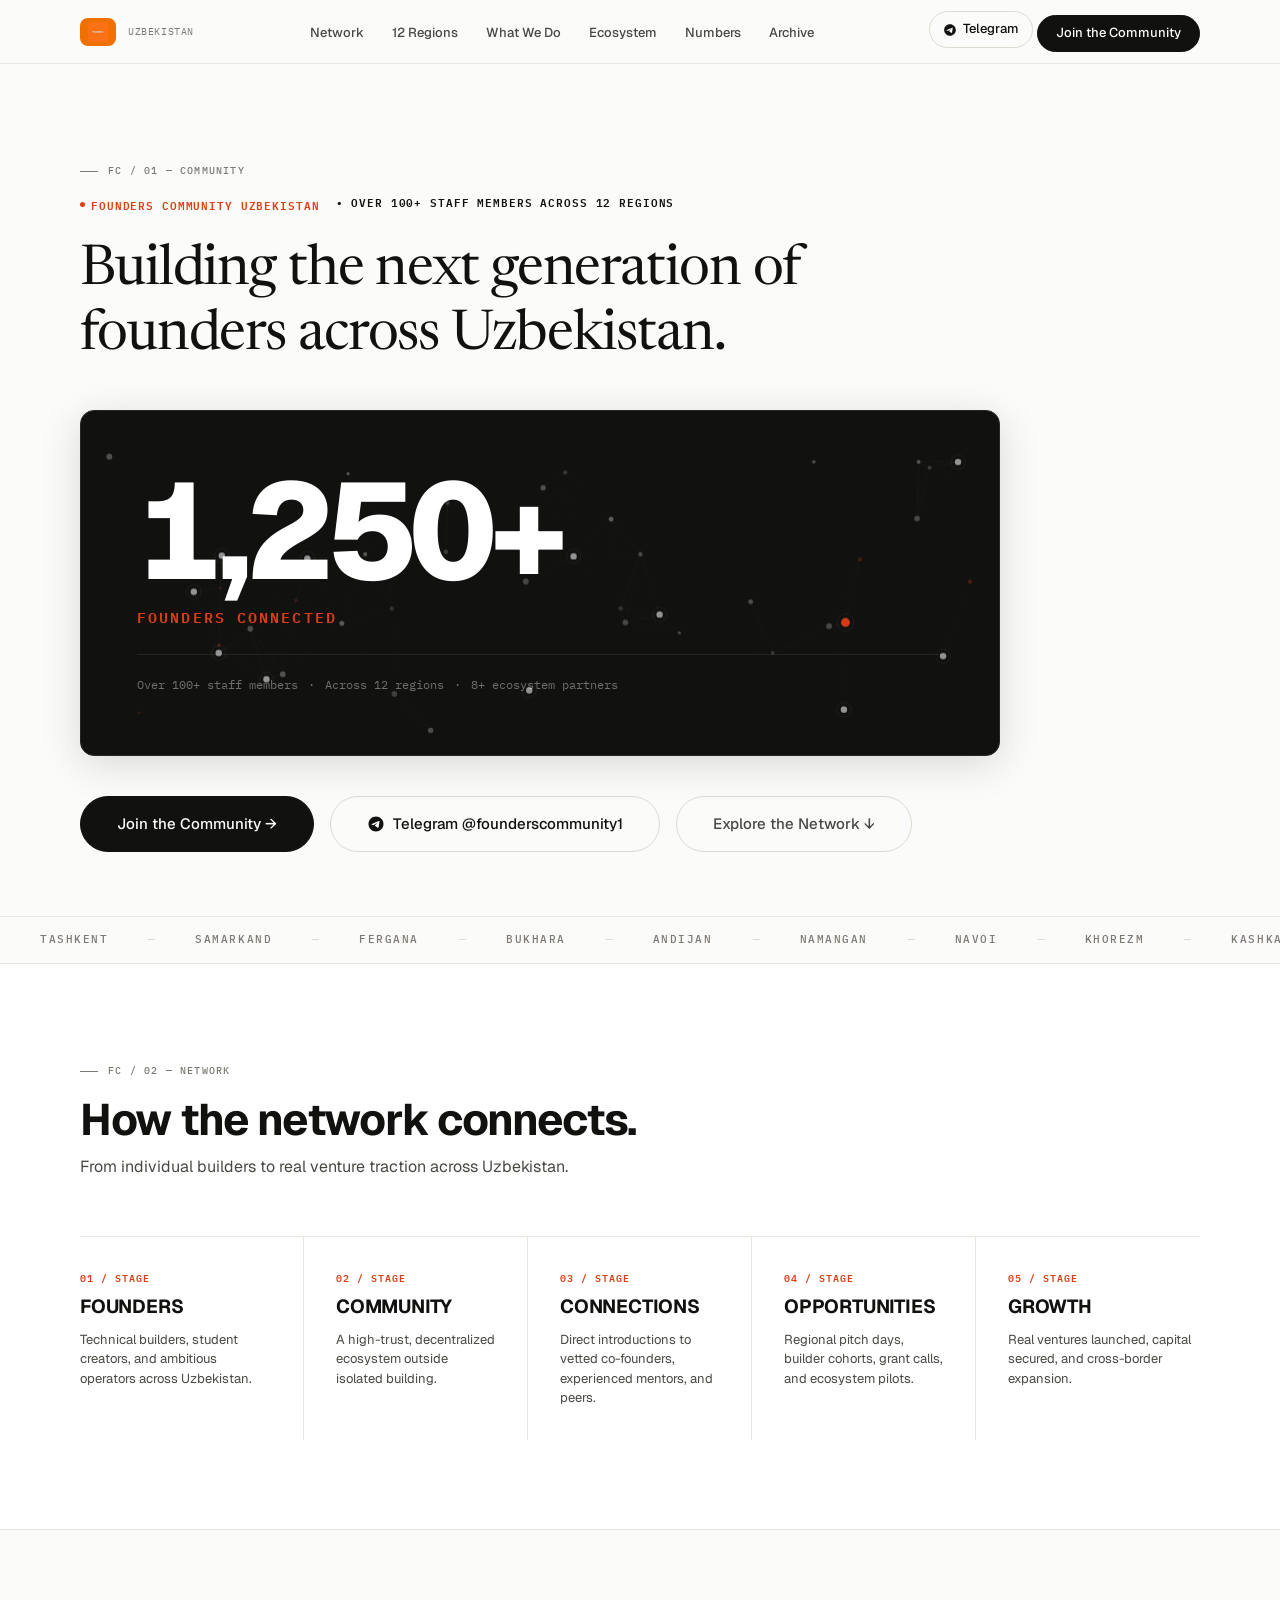
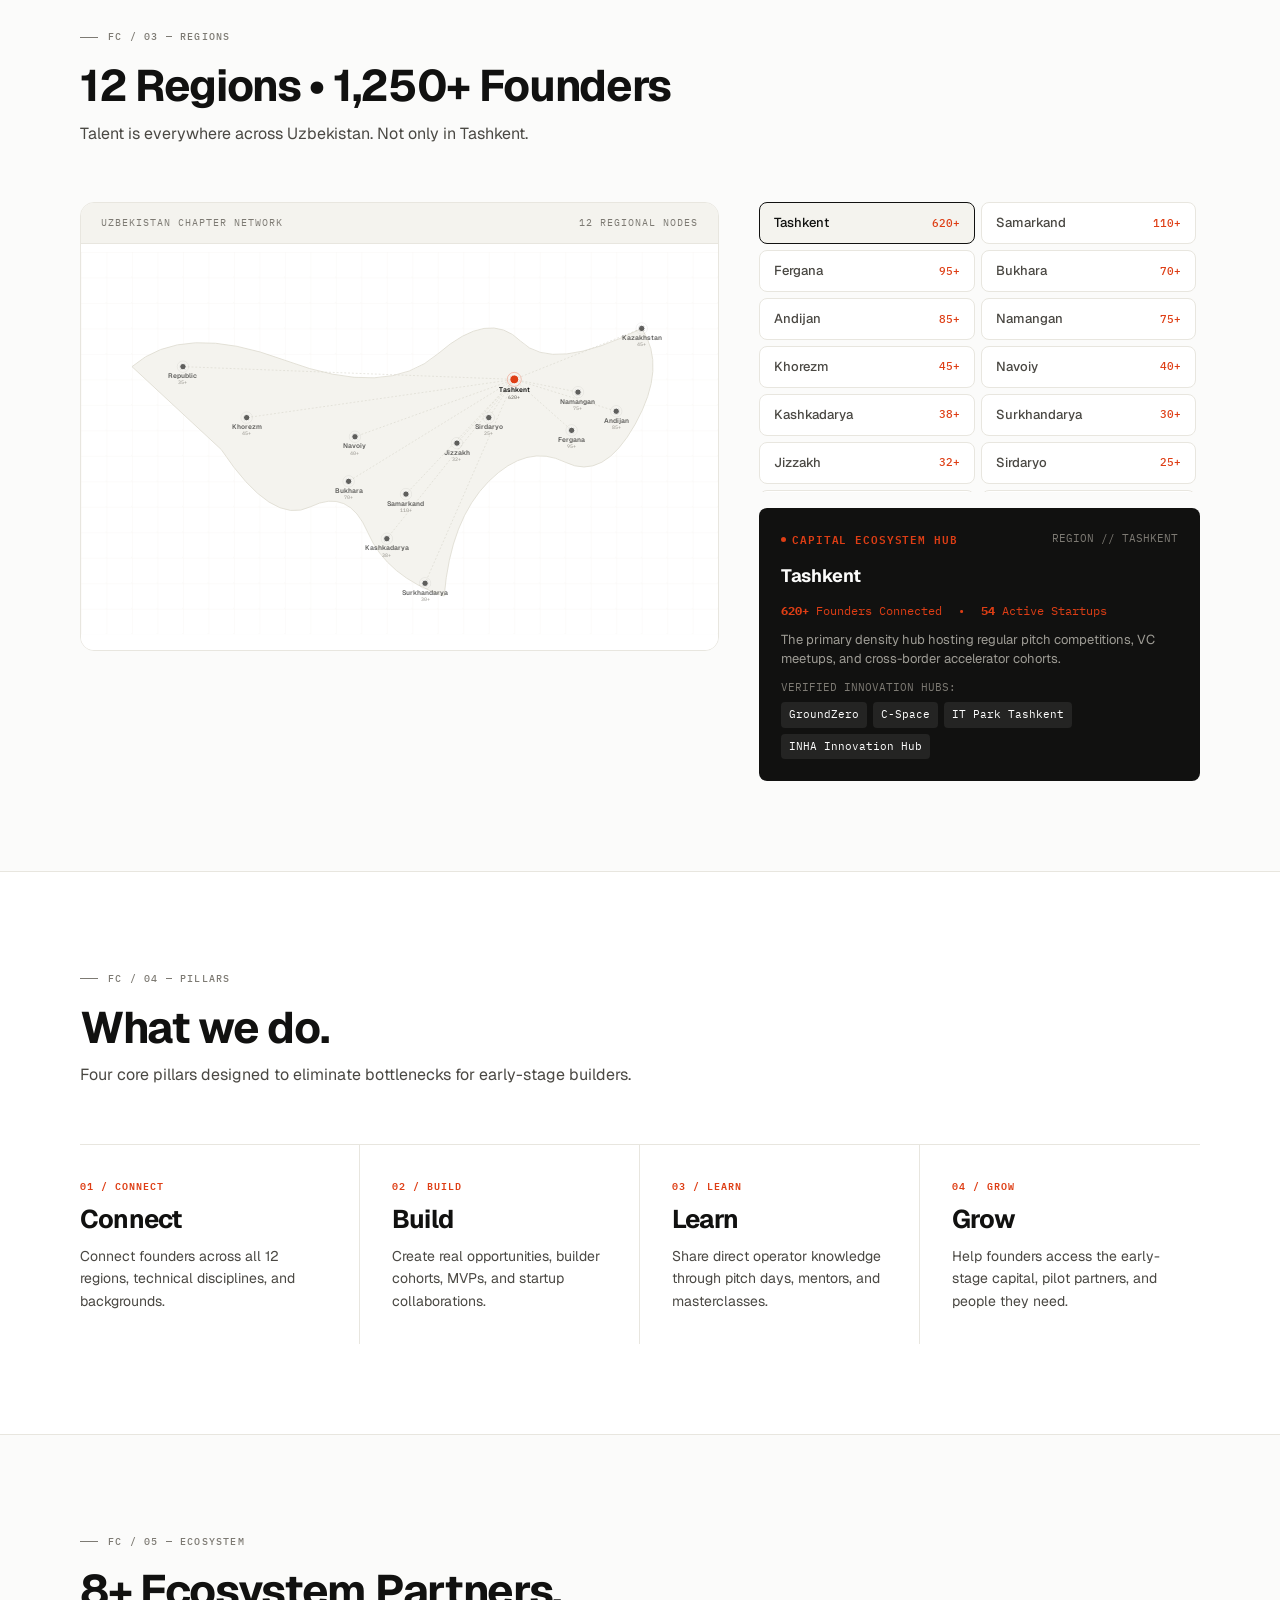
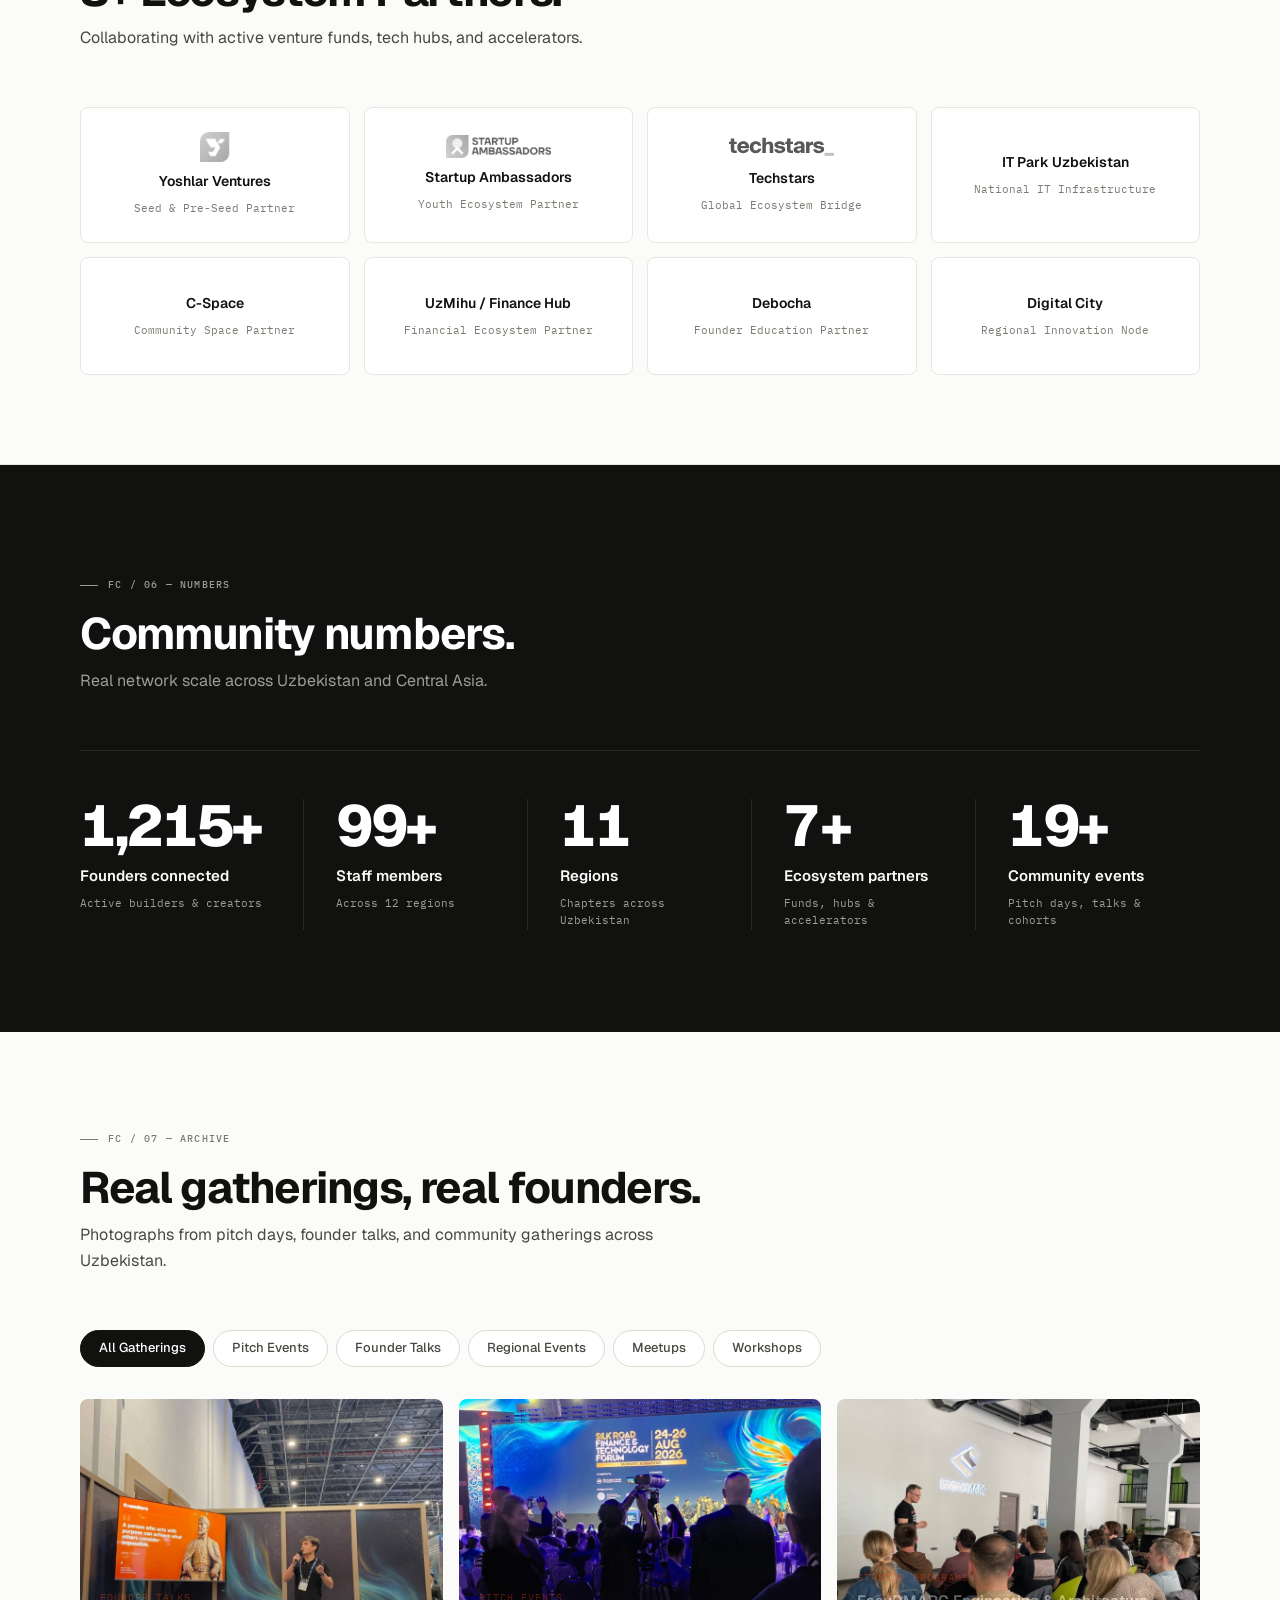
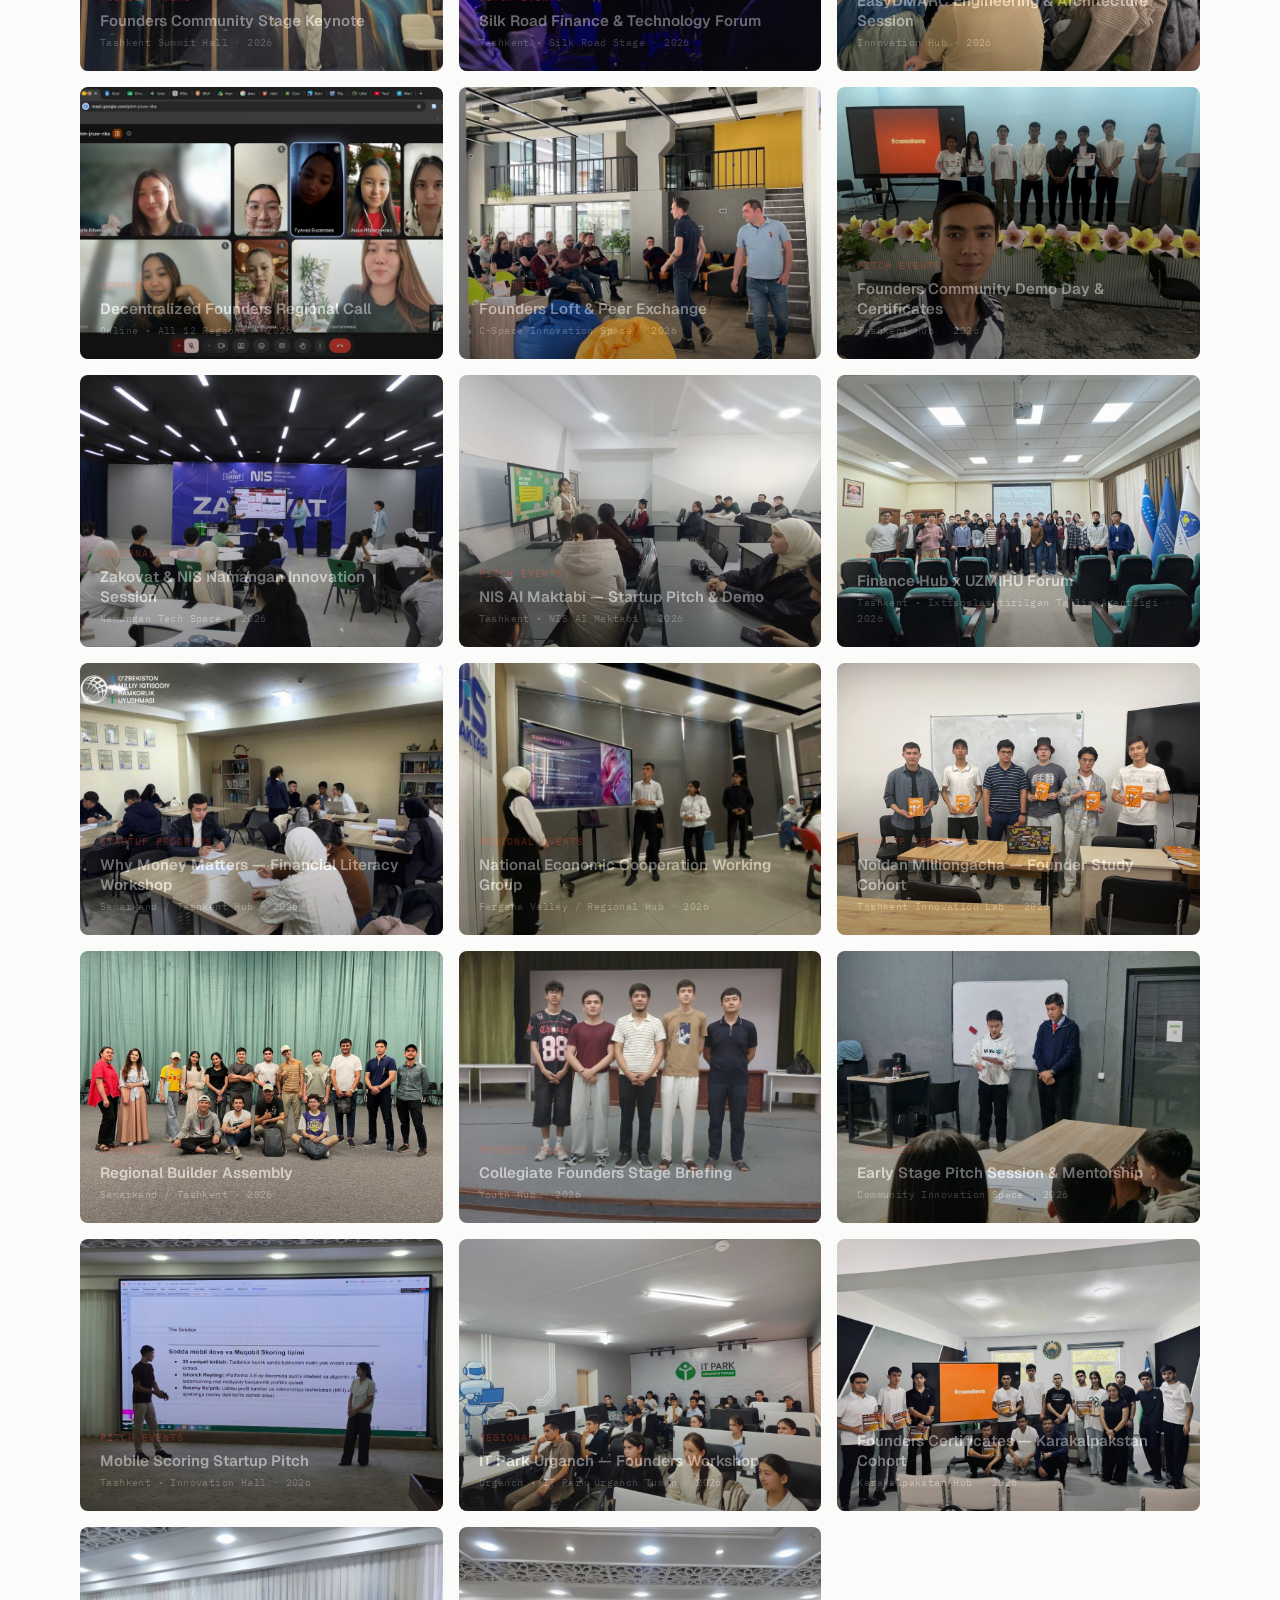
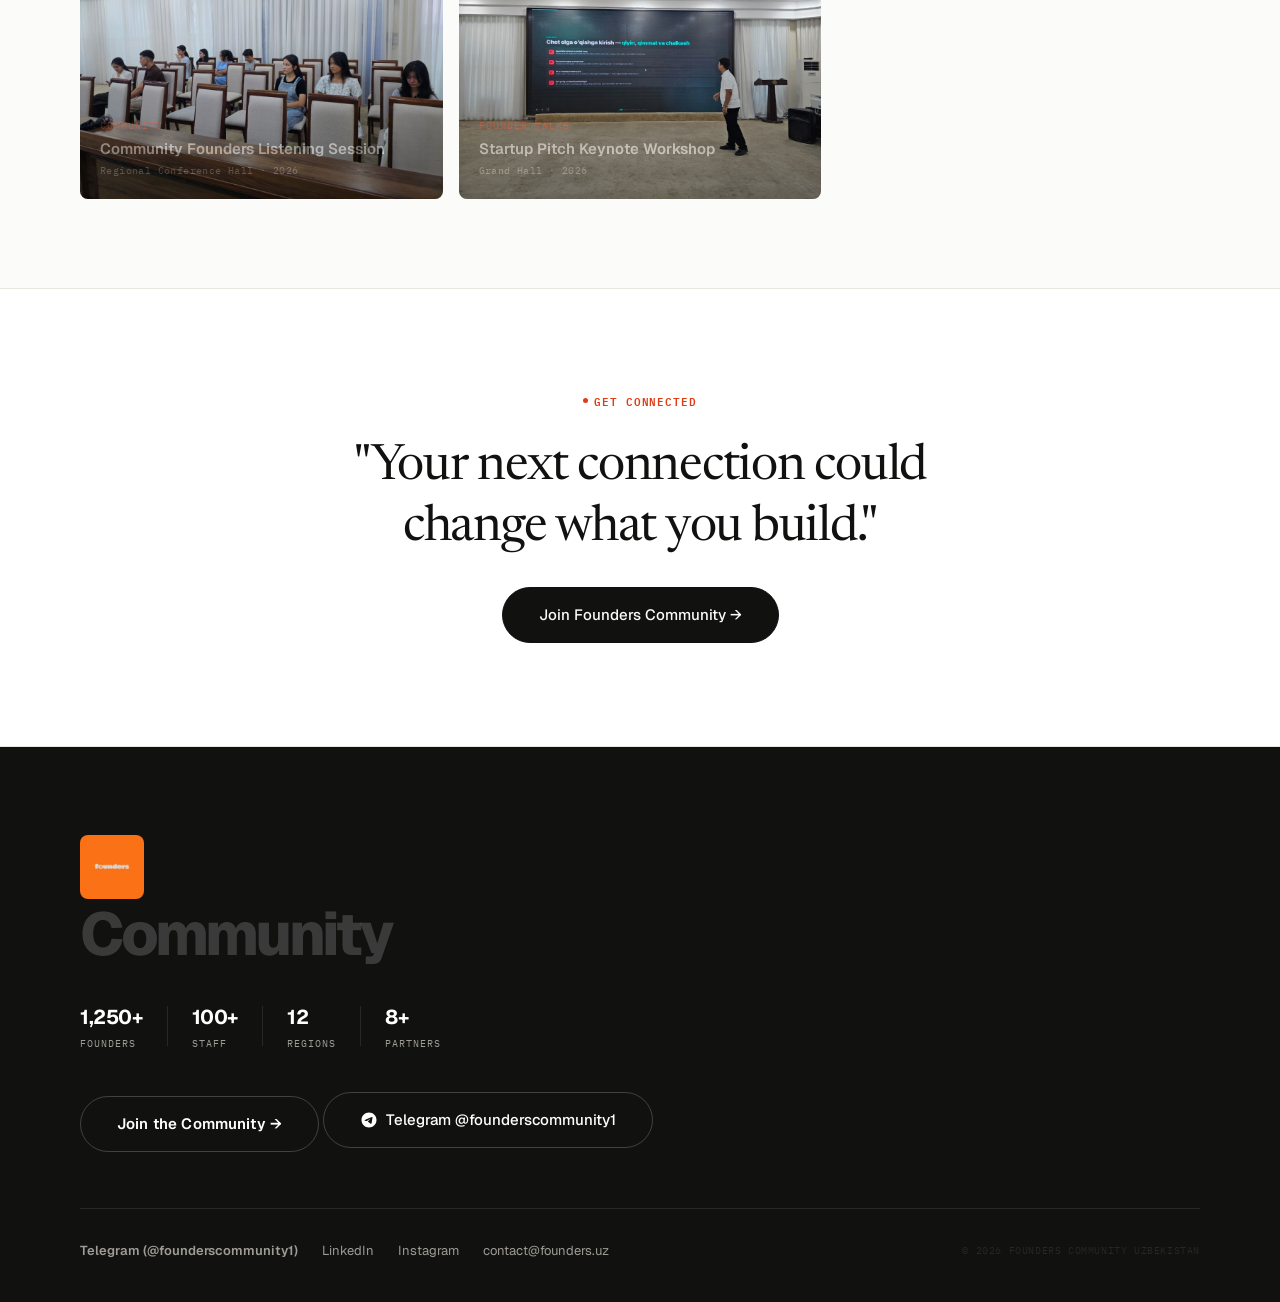
==== commit 00494a53: "feat: add 'over 100+ staff members across 12 regions' to hero, stats, and footer" ====
--- a/index.html
+++ b/index.html
@@ -22,7 +22,7 @@
   <meta property="og:url" content="https://founders.uz/">
   <meta property="og:title" content="Founders Community Uzbekistan — Founder Network">
   <meta property="og:description"
-    content="Building the next generation of founders across Uzbekistan. 1,250+ founders connected across 12 regions.">
+    content="Building the next generation of founders across Uzbekistan. Over 100+ staff members across 12 regions, 1,250+ founders connected.">
   <meta property="og:image" content="https://founders.uz/assets/founders-logo.png">
   <meta property="og:image:width" content="640">
   <meta property="og:image:height" content="640">
@@ -31,7 +31,7 @@
   <meta property="og:locale:alternate" content="uz_UZ">
   <meta name="twitter:card" content="summary_large_image">
   <meta name="twitter:title" content="Founders Community Uzbekistan">
-  <meta name="twitter:description" content="Building the next generation of founders across Uzbekistan. 1,250+ founders connected across 12 regions.">
+  <meta name="twitter:description" content="Building the next generation of founders across Uzbekistan. Over 100+ staff members across 12 regions, 1,250+ founders connected.">
   <meta name="twitter:image" content="https://founders.uz/assets/founders-logo.png">
 
   <!-- Schema.org JSON-LD Structured Data for Google Search & Knowledge Graph -->
@@ -62,7 +62,7 @@
         "sameAs": [
           "https://t.me/founderscommunity1"
         ],
-        "description": "The independent founder network connecting 1,250+ founders across 12 regions of Uzbekistan.",
+        "description": "The independent founder network connecting 1,250+ founders and over 100+ staff members across 12 regions of Uzbekistan.",
         "areaServed": {
           "@type": "Country",
           "name": "Uzbekistan"
@@ -174,6 +174,7 @@
             <span class="fc-label">FC / 01 — COMMUNITY</span>
             <br>
             <span class="mono-tag signal">FOUNDERS COMMUNITY UZBEKISTAN</span>
+            <span class="mono-tag" style="margin-left: 0.75rem; color: var(--accent-primary);">• OVER 100+ STAFF MEMBERS ACROSS 12 REGIONS</span>
           </div>
 
           <h1 class="hero-headline reveal">
@@ -186,11 +187,11 @@
               <span class="hero-stat-number" data-counter-target="1250" data-counter-suffix="+">1,250+</span>
               <span class="hero-stat-label">FOUNDERS CONNECTED</span>
               <div class="hero-stat-subtext">
-                <span>12 regions</span>
+                <span>Over 100+ staff members</span>
+                <span>·</span>
+                <span>Across 12 regions</span>
                 <span>·</span>
                 <span>8+ ecosystem partners</span>
-                <span>·</span>
-                <span>Uzbekistan</span>
               </div>
             </div>
           </div>
@@ -401,18 +402,24 @@
           </div>
 
           <div class="number-item reveal reveal-delay-1">
+            <div class="number-val" data-counter-target="100" data-counter-suffix="+">100+</div>
+            <div class="number-label">Staff members</div>
+            <div class="number-sub">Across 12 regions</div>
+          </div>
+
+          <div class="number-item reveal reveal-delay-2">
             <div class="number-val" data-counter-target="12" data-counter-suffix="">12</div>
             <div class="number-label">Regions</div>
             <div class="number-sub">Chapters across Uzbekistan</div>
           </div>
 
-          <div class="number-item reveal reveal-delay-2">
+          <div class="number-item reveal reveal-delay-3">
             <div class="number-val" data-counter-target="8" data-counter-suffix="+">8+</div>
             <div class="number-label">Ecosystem partners</div>
             <div class="number-sub">Funds, hubs &amp; accelerators</div>
           </div>
 
-          <div class="number-item reveal reveal-delay-3">
+          <div class="number-item reveal reveal-delay-4">
             <div class="number-val" data-counter-target="20" data-counter-suffix="+">20+</div>
             <div class="number-label">Community events</div>
             <div class="number-sub">Pitch days, talks &amp; cohorts</div>
@@ -479,6 +486,11 @@
         <div class="footer-stat">
           <span class="footer-stat-val">1,250+</span>
           <span class="footer-stat-label">Founders</span>
+        </div>
+        <div class="footer-stat-sep"></div>
+        <div class="footer-stat">
+          <span class="footer-stat-val">100+</span>
+          <span class="footer-stat-label">Staff</span>
         </div>
         <div class="footer-stat-sep"></div>
         <div class="footer-stat">
--- a/styles/main.css
+++ b/styles/main.css
@@ -908,7 +908,7 @@
 
 .numbers-grid {
   display: grid;
-  grid-template-columns: repeat(4, 1fr);
+  grid-template-columns: repeat(5, 1fr);
   gap: 0;
   border-top: 1px solid var(--border-dark);
   padding-top: 3rem;
@@ -931,7 +931,7 @@
 }
 
 .number-val {
-  font-size: clamp(3rem, 6vw, 4.75rem);
+  font-size: clamp(2.5rem, 4.5vw, 4.25rem);
   font-weight: 800;
   letter-spacing: -0.04em;
   color: #FFFFFF;
@@ -1248,6 +1248,16 @@
   box-shadow: 0 6px 24px rgba(255, 255, 255, 0.1);
 }
 
+.footer-cta-row .btn-secondary {
+  color: #FFFFFF;
+  border-color: rgba(255, 255, 255, 0.2);
+}
+
+.footer-cta-row .btn-secondary:hover {
+  background: rgba(255, 255, 255, 0.08);
+  border-color: rgba(255, 255, 255, 0.35);
+}
+
 .footer-divider {
   width: 100%;
   height: 1px;
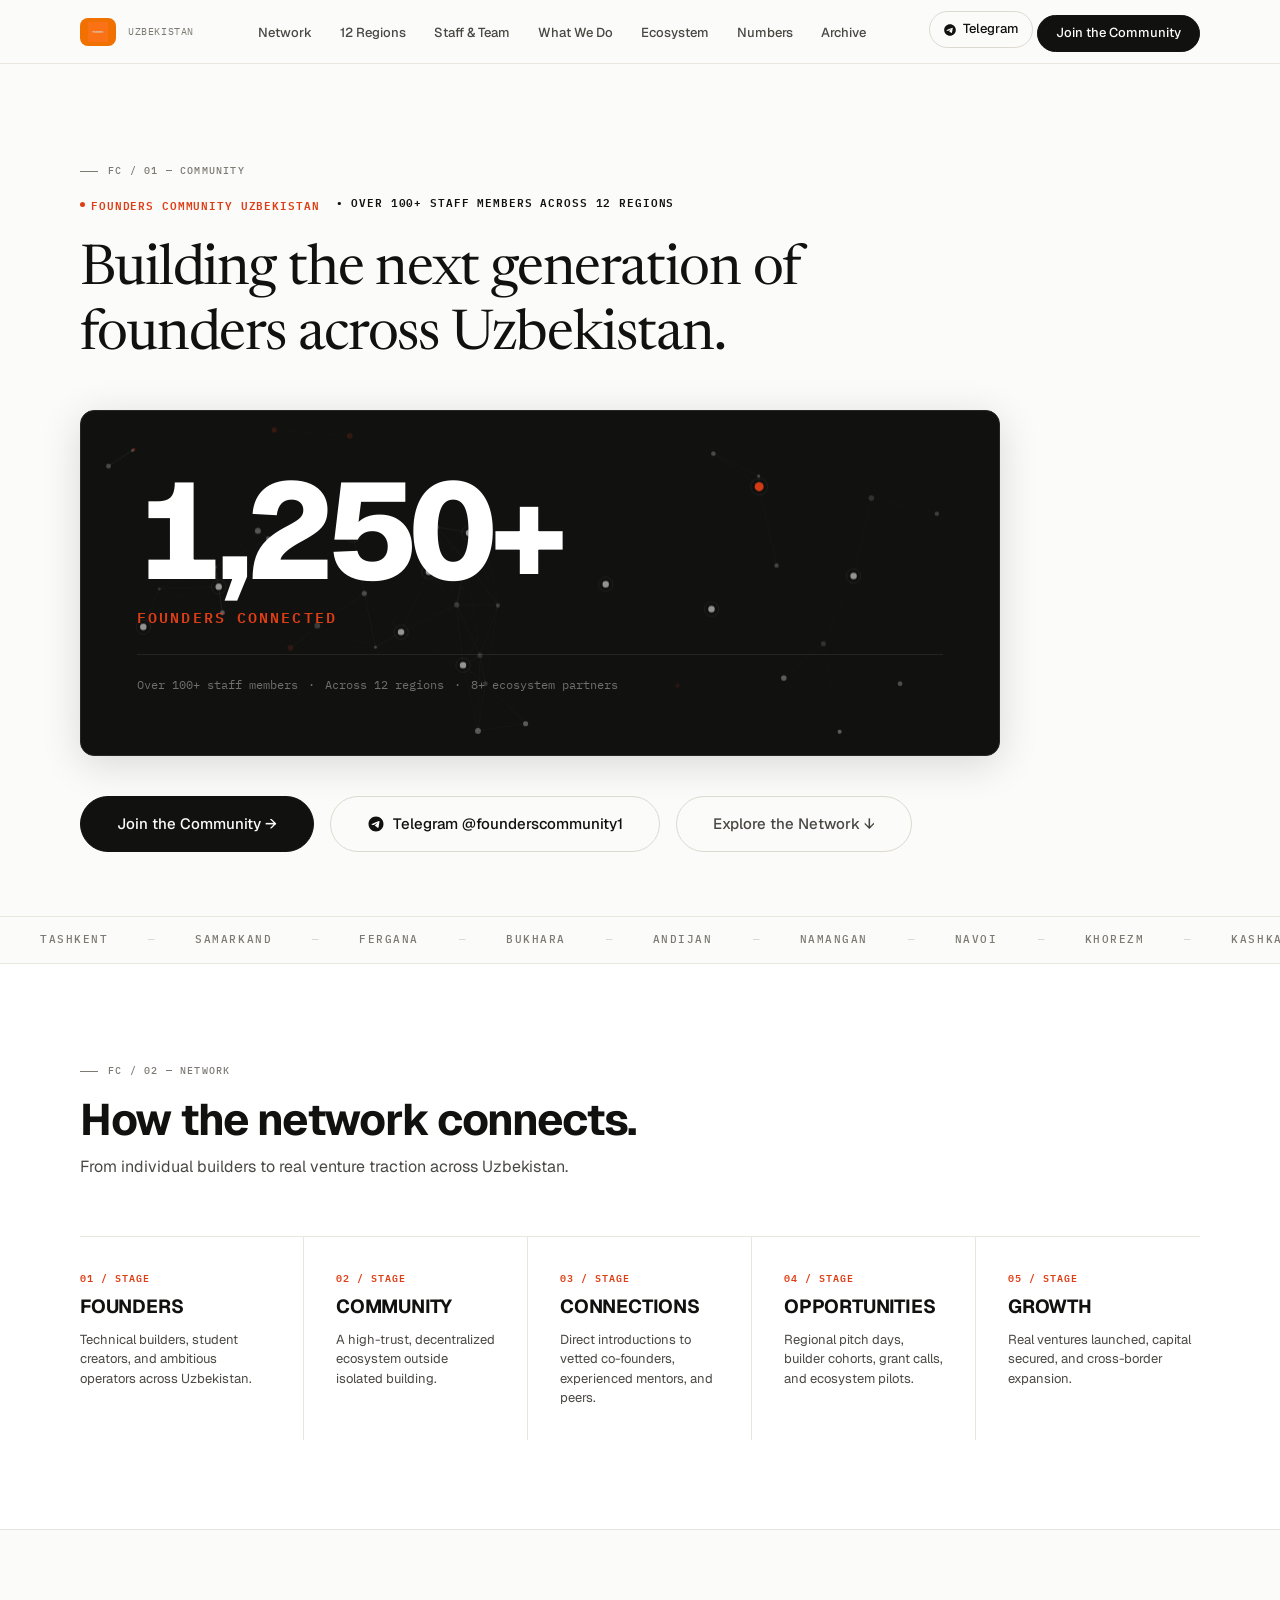
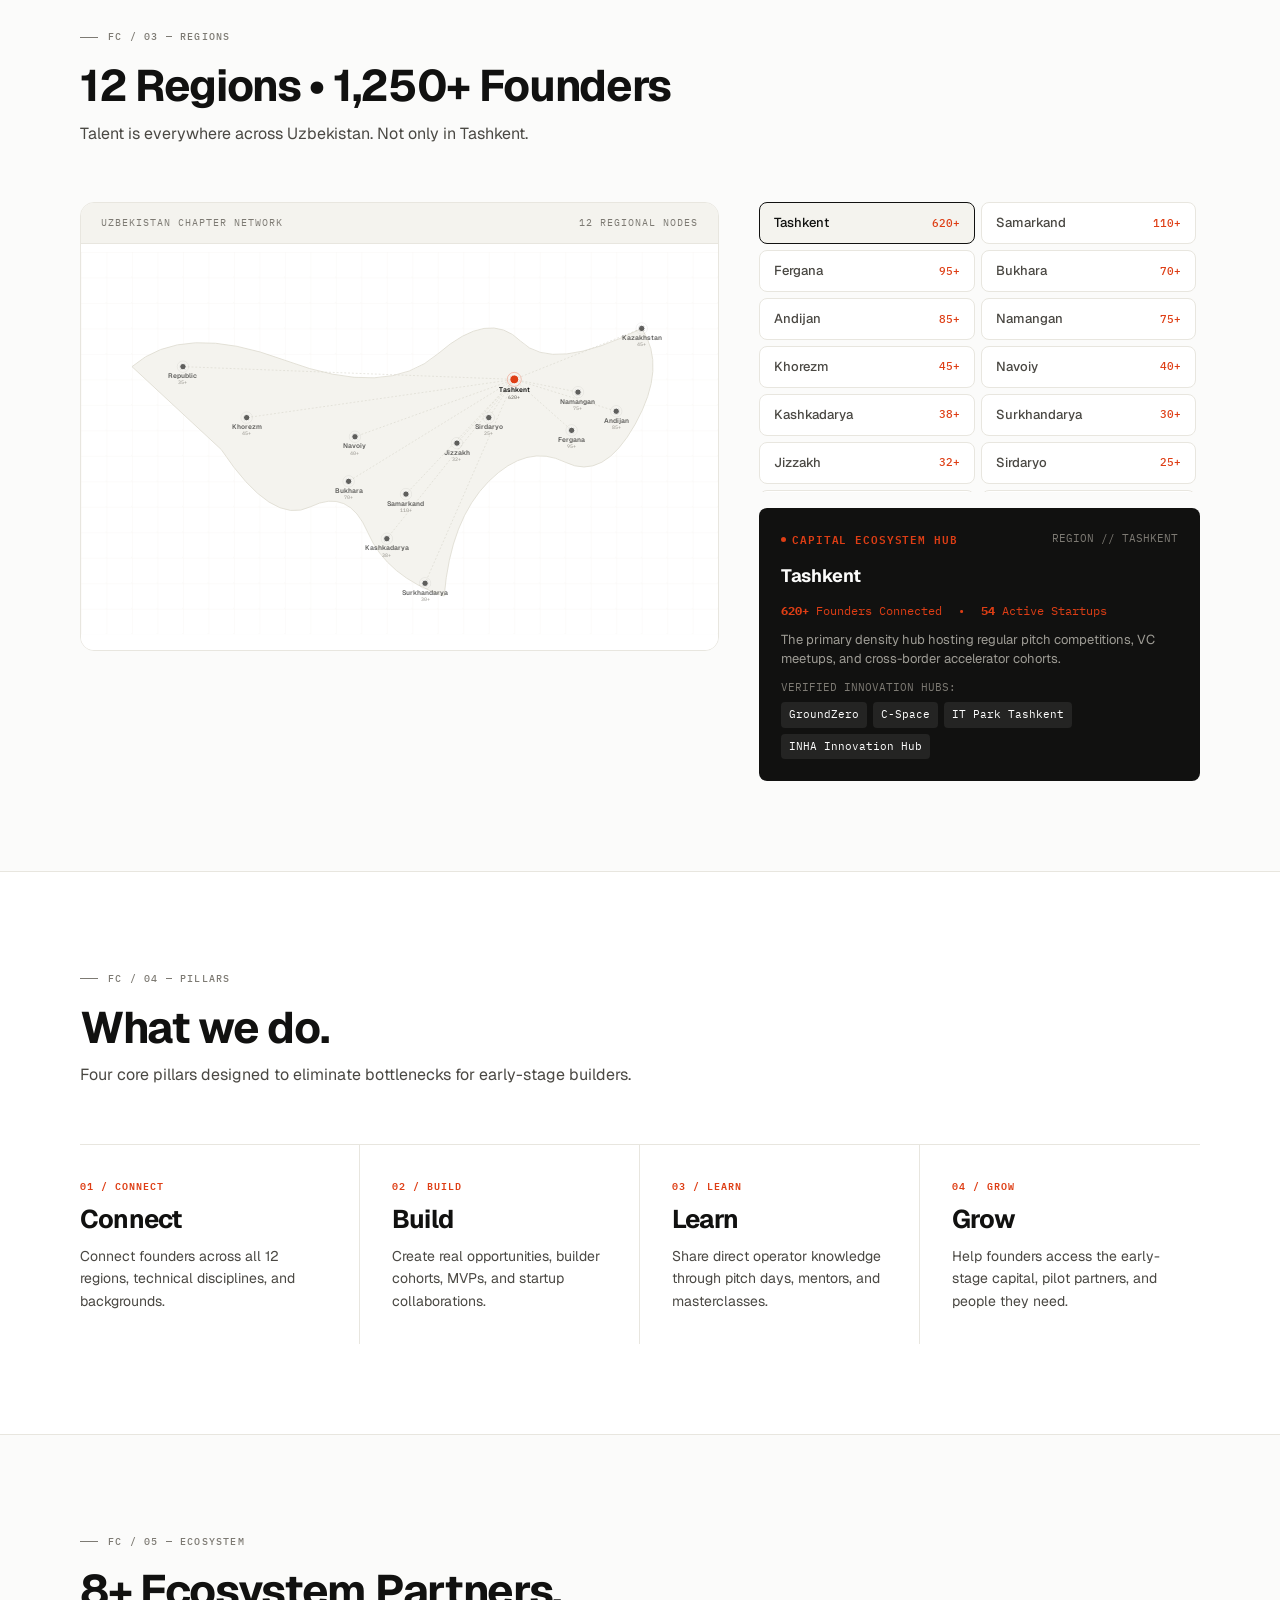
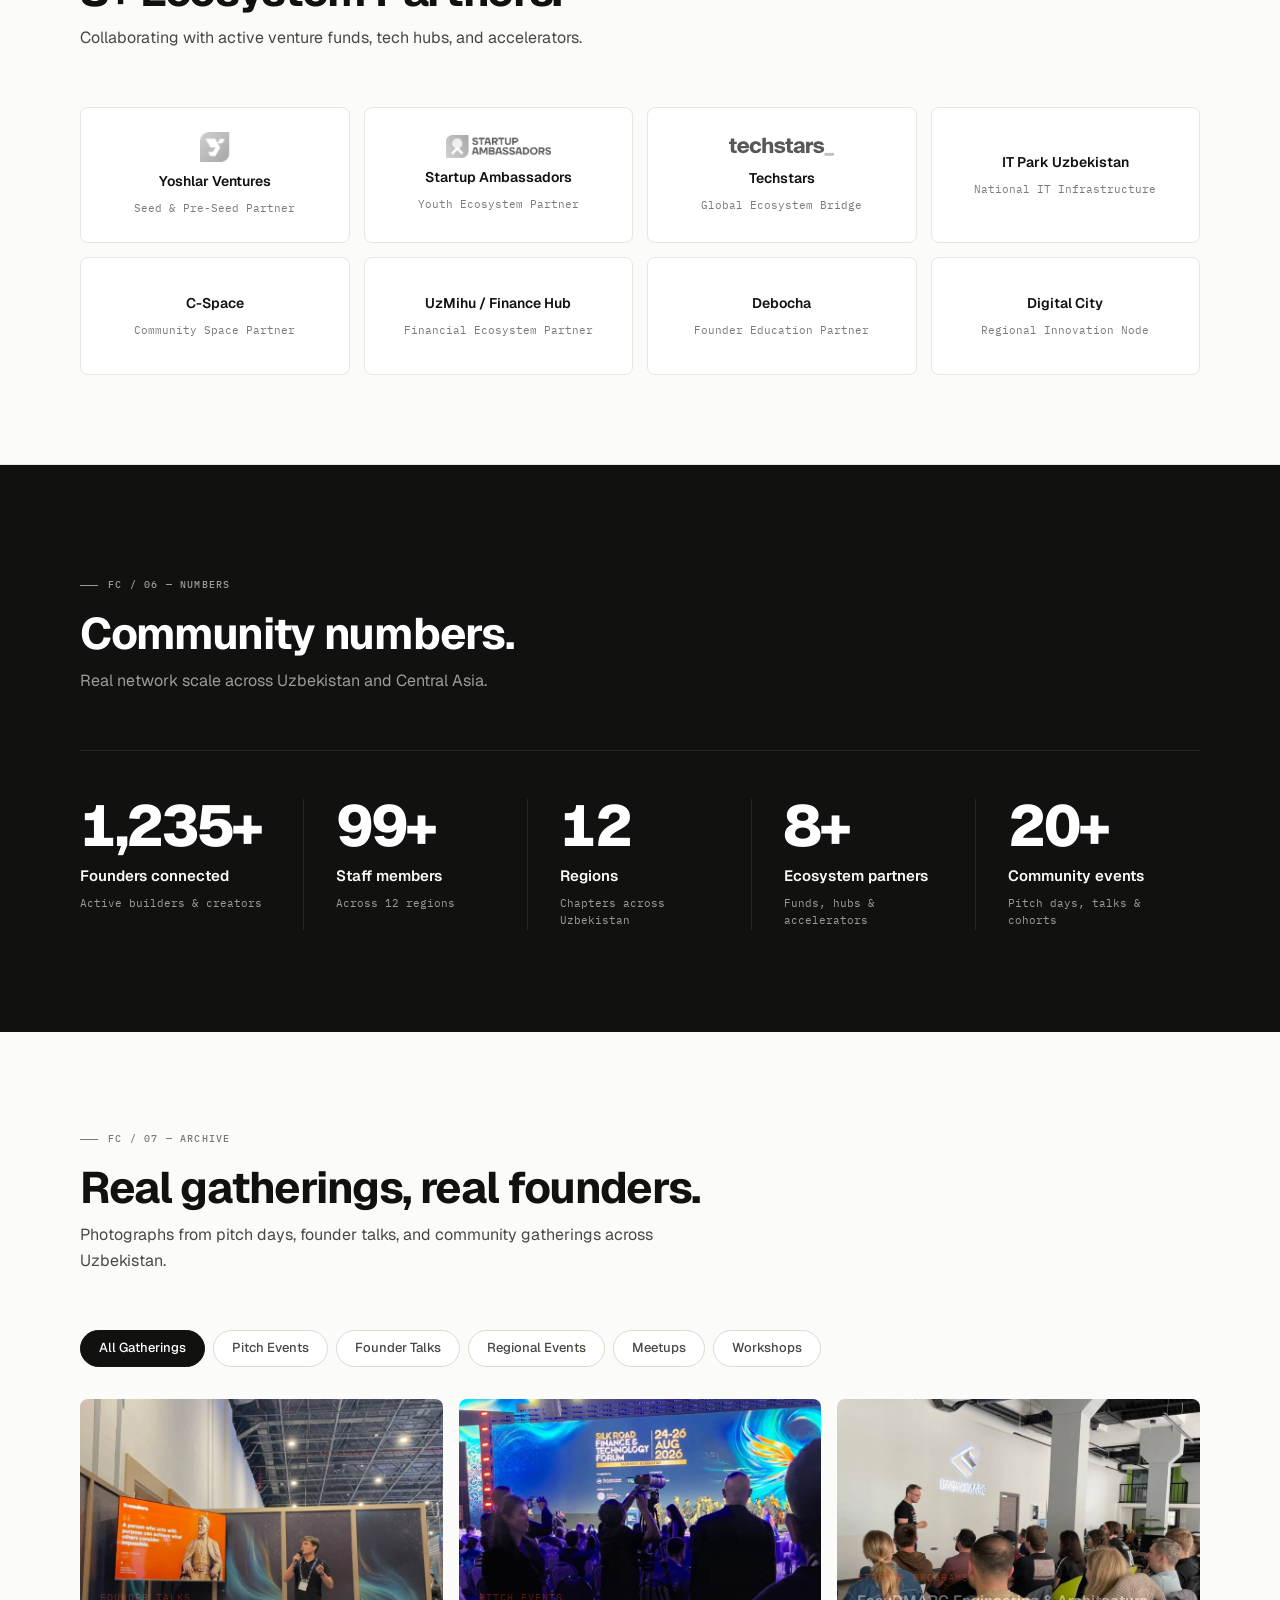
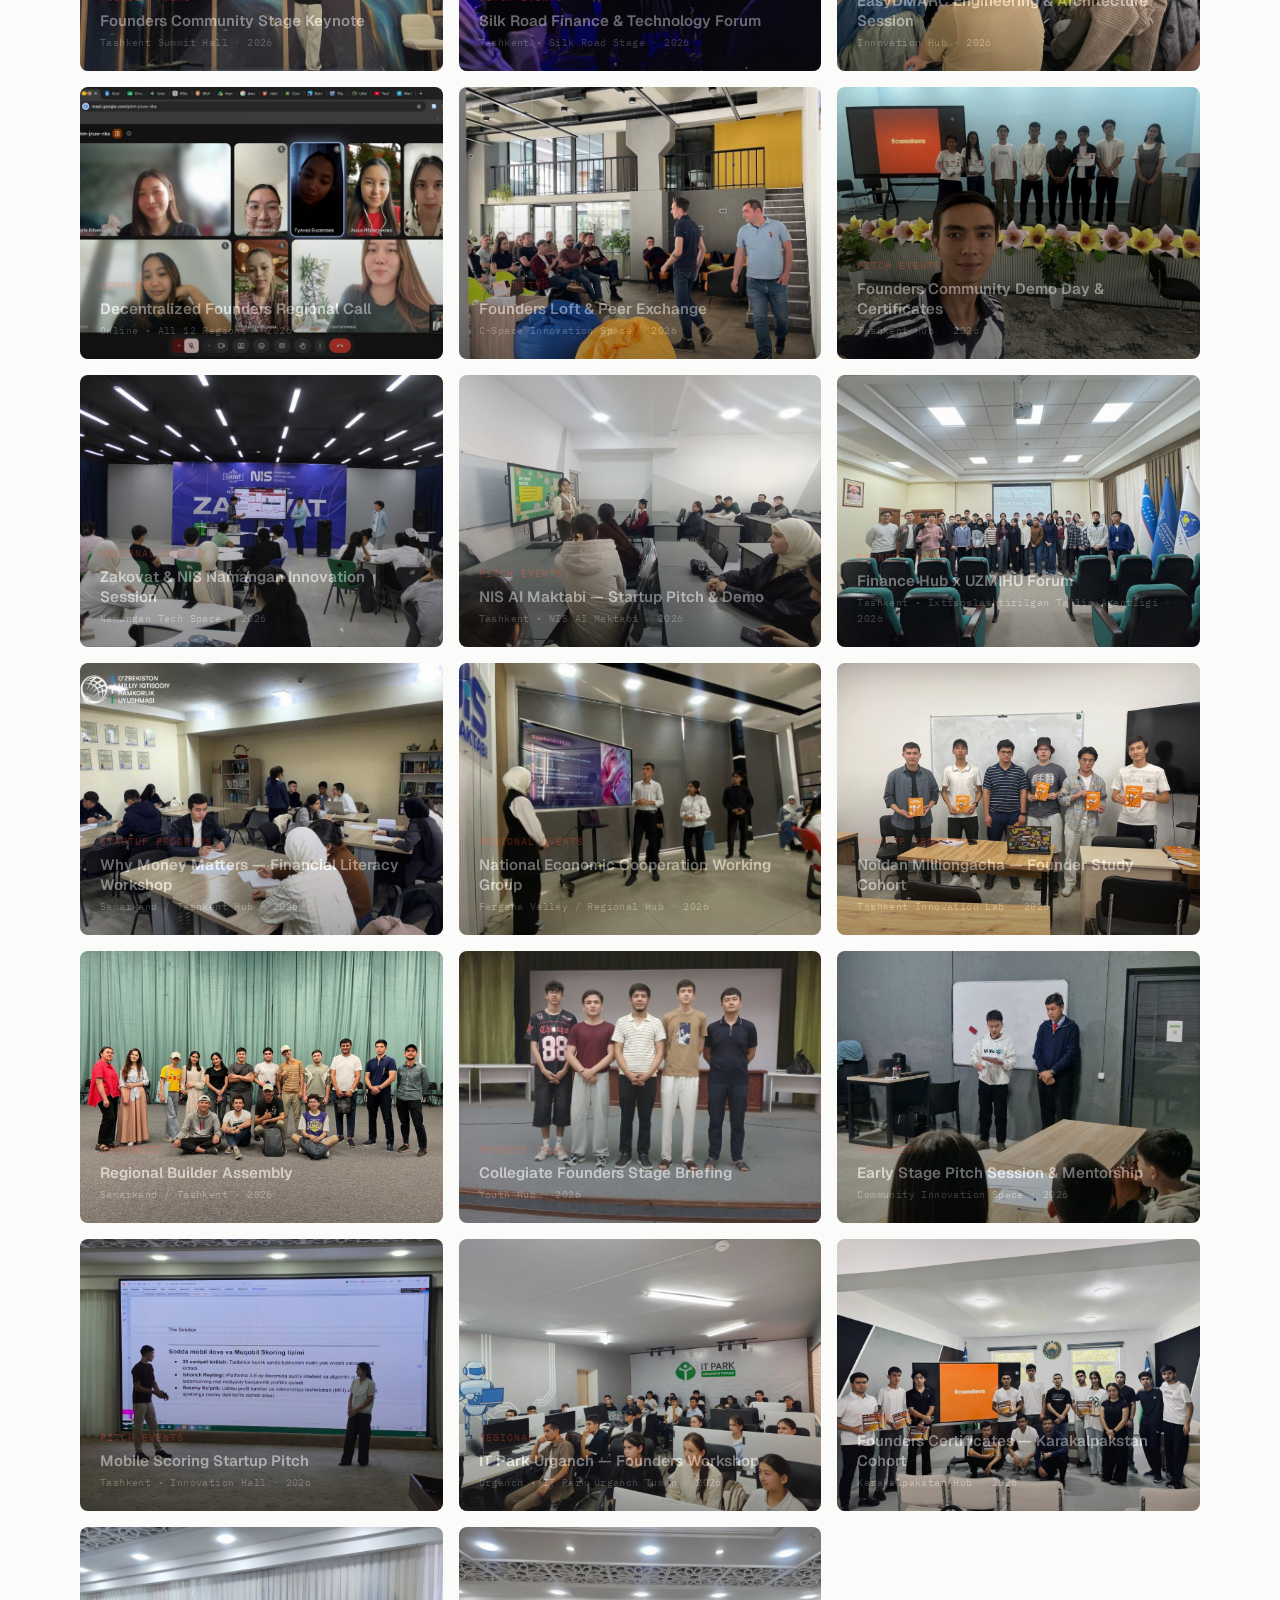
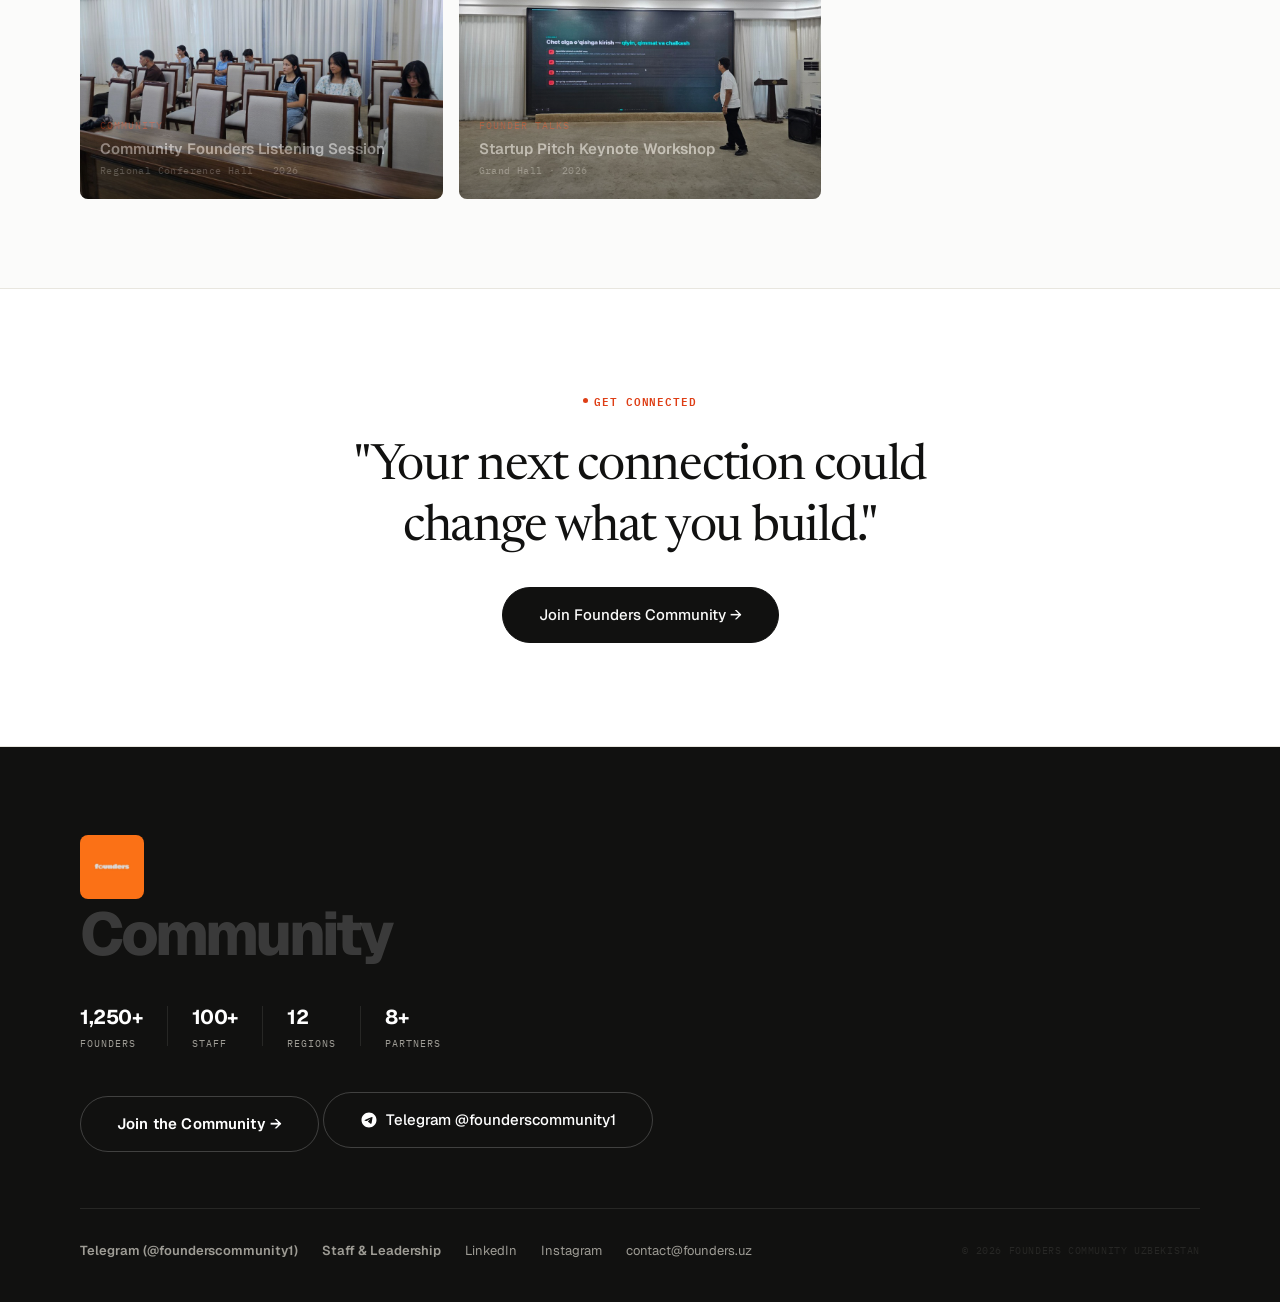
==== commit 874b0f5f: "feat: add dedicated Staff & Leadership page (staff.html) with executive directors and 12-region chap" ====
--- a/index.html
+++ b/index.html
@@ -114,6 +114,7 @@
         <ul class="nav-links">
           <li><a href="#flow">Network</a></li>
           <li><a href="#regions">12 Regions</a></li>
+          <li><a href="staff.html">Staff &amp; Team</a></li>
           <li><a href="#what-we-do">What We Do</a></li>
           <li><a href="#ecosystem">Ecosystem</a></li>
           <li><a href="#numbers">Numbers</a></li>
@@ -147,6 +148,7 @@
     <ul class="mobile-nav-links">
       <li><a href="#flow">Network</a></li>
       <li><a href="#regions">12 Regions</a></li>
+      <li><a href="staff.html" style="color: var(--accent-primary); font-weight: 700;">Staff &amp; Team &rarr;</a></li>
       <li><a href="#what-we-do">What We Do</a></li>
       <li><a href="#ecosystem">Ecosystem</a></li>
       <li><a href="#numbers">Numbers</a></li>
@@ -521,6 +523,7 @@
       <div class="footer-bottom-row">
         <ul class="footer-links">
           <li><a href="https://t.me/founderscommunity1" target="_blank" rel="noopener noreferrer" style="color: var(--accent); font-weight: 600;">Telegram (@founderscommunity1)</a></li>
+          <li><a href="staff.html" style="color: var(--accent-primary); font-weight: 600;">Staff &amp; Leadership</a></li>
           <li><a href="https://www.linkedin.com/company/founders-community-uz" target="_blank" rel="noopener noreferrer">LinkedIn</a></li>
           <li><a href="https://instagram.com/founders.uz" target="_blank" rel="noopener noreferrer">Instagram</a></li>
           <li><a href="mailto:contact@founders.uz">contact@founders.uz</a></li>
--- a/styles/main.css
+++ b/styles/main.css
@@ -1500,3 +1500,399 @@
     grid-template-columns: 1fr 1fr;
   }
 }
+
+/* ==========================================================================
+   17. STAFF & LEADERSHIP PAGE STYLES
+   ========================================================================== */
+.staff-hero-section {
+  padding: clamp(3.5rem, 6vw, 5.5rem) 0 clamp(2.5rem, 4vw, 3.5rem);
+  border-bottom: 1px solid var(--border-subtle);
+  background: var(--bg-canvas);
+}
+
+.staff-hero-content {
+  max-width: 980px;
+}
+
+.staff-hero-sub {
+  font-size: clamp(1.05rem, 2vw, 1.25rem);
+  line-height: 1.65;
+  color: var(--text-secondary);
+  max-width: 760px;
+  margin-bottom: 2.5rem;
+}
+
+.staff-metrics-ribbon {
+  display: flex;
+  align-items: center;
+  gap: 2rem;
+  background: var(--bg-surface);
+  border: 1px solid var(--border-regular);
+  border-radius: var(--radius-card);
+  padding: 1.5rem 2rem;
+  box-shadow: 0 4px 20px rgba(0, 0, 0, 0.03);
+  flex-wrap: wrap;
+}
+
+.staff-metric-box {
+  display: flex;
+  flex-direction: column;
+  gap: 0.25rem;
+}
+
+.staff-metric-num {
+  font-size: clamp(1.75rem, 3vw, 2.25rem);
+  font-weight: 800;
+  color: var(--text-main);
+  line-height: 1;
+  font-variant-numeric: tabular-nums;
+  letter-spacing: -0.03em;
+}
+
+.staff-metric-label {
+  font-family: var(--font-mono);
+  font-size: 0.6875rem;
+  font-weight: 600;
+  text-transform: uppercase;
+  letter-spacing: 0.08em;
+  color: var(--text-tertiary);
+}
+
+.staff-metric-sep {
+  width: 1px;
+  height: 2.25rem;
+  background: var(--border-subtle);
+  flex-shrink: 0;
+}
+
+/* Executive Cards */
+.staff-exec-section {
+  padding: clamp(4rem, 7vw, 6.5rem) 0;
+  border-bottom: 1px solid var(--border-subtle);
+}
+
+.exec-grid {
+  display: grid;
+  grid-template-columns: repeat(2, 1fr);
+  gap: 2.5rem;
+}
+
+.exec-card {
+  background: var(--bg-surface);
+  border: 1px solid var(--border-regular);
+  border-radius: var(--radius-card);
+  overflow: hidden;
+  display: flex;
+  flex-direction: column;
+  transition: transform var(--transition-smooth), box-shadow var(--transition-smooth), border-color var(--transition-smooth);
+}
+
+.exec-card:hover {
+  transform: translateY(-4px);
+  box-shadow: 0 16px 48px rgba(0, 0, 0, 0.08);
+  border-color: rgba(0, 0, 0, 0.2);
+}
+
+.exec-card-image-wrap {
+  position: relative;
+  width: 100%;
+  height: 420px;
+  background: #E8E8E5;
+  overflow: hidden;
+}
+
+.exec-card-img {
+  width: 100%;
+  height: 100%;
+  object-fit: cover;
+  object-position: center 20%;
+  transition: transform 0.5s ease;
+}
+
+.exec-card:hover .exec-card-img {
+  transform: scale(1.03);
+}
+
+.exec-badge-pill {
+  position: absolute;
+  top: 1.25rem;
+  left: 1.25rem;
+  background: rgba(14, 14, 13, 0.88);
+  color: #FFFFFF;
+  backdrop-filter: blur(8px);
+  -webkit-backdrop-filter: blur(8px);
+  padding: 0.35rem 0.85rem;
+  border-radius: 9999px;
+  font-family: var(--font-mono);
+  font-size: 0.6875rem;
+  font-weight: 700;
+  letter-spacing: 0.08em;
+  text-transform: uppercase;
+  z-index: 2;
+  border: 1px solid rgba(255, 255, 255, 0.15);
+}
+
+.exec-card-body {
+  padding: 2.25rem;
+  display: flex;
+  flex-direction: column;
+  gap: 0.75rem;
+  flex-grow: 1;
+}
+
+.exec-role-lead {
+  font-family: var(--font-mono);
+  font-size: 0.6875rem;
+  font-weight: 700;
+  letter-spacing: 0.12em;
+  color: var(--accent-primary);
+  text-transform: uppercase;
+}
+
+.exec-name {
+  font-size: clamp(1.75rem, 2.5vw, 2.25rem);
+  font-weight: 800;
+  letter-spacing: -0.03em;
+  color: var(--text-main);
+  line-height: 1.15;
+  margin: 0;
+}
+
+.exec-tagline {
+  font-size: 0.9375rem;
+  font-weight: 600;
+  color: var(--text-secondary);
+  margin-bottom: 0.25rem;
+}
+
+.exec-bio {
+  font-size: 0.9375rem;
+  line-height: 1.65;
+  color: var(--text-secondary);
+  margin-bottom: 1rem;
+}
+
+.exec-focus-tags {
+  display: flex;
+  flex-wrap: wrap;
+  gap: 0.5rem;
+  margin-bottom: 1.5rem;
+}
+
+.exec-card-footer {
+  margin-top: auto;
+  padding-top: 1.25rem;
+  border-top: 1px solid var(--border-subtle);
+  display: flex;
+  align-items: center;
+  justify-content: space-between;
+  gap: 1rem;
+  flex-wrap: wrap;
+}
+
+.exec-social-btn {
+  display: inline-flex;
+  align-items: center;
+  gap: 0.4rem;
+  font-size: 0.8125rem;
+  font-weight: 600;
+  color: #2AABEE;
+  padding: 0.35rem 0.75rem;
+  border-radius: var(--radius-sm);
+  background: rgba(42, 171, 238, 0.08);
+  border: 1px solid rgba(42, 171, 238, 0.2);
+  transition: all var(--transition-fast);
+}
+
+.exec-social-btn:hover {
+  background: #2AABEE;
+  color: #FFFFFF;
+}
+
+.exec-location {
+  font-family: var(--font-mono);
+  font-size: 0.6875rem;
+  color: var(--text-tertiary);
+  text-transform: uppercase;
+  letter-spacing: 0.05em;
+}
+
+/* Regional Staff & Chapters Section */
+.staff-regional-section {
+  padding: clamp(4rem, 7vw, 6.5rem) 0;
+  background: var(--bg-surface);
+  border-bottom: 1px solid var(--border-subtle);
+}
+
+.staff-filter-bar {
+  display: flex;
+  align-items: center;
+  gap: 0.5rem;
+  flex-wrap: wrap;
+  margin-bottom: 2.5rem;
+}
+
+.staff-grid {
+  display: grid;
+  grid-template-columns: repeat(3, 1fr);
+  gap: 1.5rem;
+}
+
+.staff-card {
+  background: var(--bg-canvas);
+  border: 1px solid var(--border-subtle);
+  border-radius: var(--radius-card);
+  padding: 1.75rem;
+  display: flex;
+  flex-direction: column;
+  gap: 0.75rem;
+  transition: transform var(--transition-fast), border-color var(--transition-fast), box-shadow var(--transition-fast);
+}
+
+.staff-card:hover {
+  transform: translateY(-2px);
+  border-color: var(--border-regular);
+  box-shadow: 0 8px 24px rgba(0, 0, 0, 0.04);
+}
+
+.staff-card-header {
+  display: flex;
+  align-items: center;
+  justify-content: space-between;
+  gap: 0.5rem;
+}
+
+.staff-region-tag {
+  font-family: var(--font-mono);
+  font-size: 0.6875rem;
+  font-weight: 600;
+  text-transform: uppercase;
+  letter-spacing: 0.08em;
+  color: var(--accent-signal);
+}
+
+.staff-status-dot {
+  width: 7px;
+  height: 7px;
+  border-radius: 50%;
+  background: #10B981;
+  box-shadow: 0 0 8px rgba(16, 185, 129, 0.4);
+}
+
+.staff-name {
+  font-size: 1.1875rem;
+  font-weight: 700;
+  letter-spacing: -0.02em;
+  color: var(--text-main);
+  margin: 0;
+}
+
+.staff-role {
+  font-size: 0.8125rem;
+  font-weight: 600;
+  color: var(--text-secondary);
+}
+
+.staff-desc {
+  font-size: 0.875rem;
+  line-height: 1.6;
+  color: var(--text-secondary);
+  flex-grow: 1;
+}
+
+.staff-card-meta {
+  margin-top: auto;
+  padding-top: 1rem;
+  border-top: 1px solid var(--border-subtle);
+  display: flex;
+  align-items: center;
+  justify-content: space-between;
+  font-family: var(--font-mono);
+  font-size: 0.6875rem;
+  color: var(--text-tertiary);
+}
+
+.staff-card-meta strong {
+  color: var(--text-main);
+}
+
+/* Staff Join CTA Section */
+.staff-join-section {
+  padding: clamp(4rem, 7vw, 6rem) 0;
+  background: var(--bg-canvas);
+  border-bottom: 1px solid var(--border-subtle);
+}
+
+.staff-cta-card {
+  background: var(--bg-dark);
+  color: var(--text-inverted);
+  border-radius: var(--radius-card);
+  padding: clamp(2.5rem, 5vw, 4rem);
+  text-align: center;
+  max-width: 900px;
+  margin: 0 auto;
+  display: flex;
+  flex-direction: column;
+  align-items: center;
+  gap: 1.5rem;
+}
+
+.staff-cta-title {
+  font-family: var(--font-editorial);
+  font-size: clamp(2rem, 4vw, 3rem);
+  font-weight: 400;
+  line-height: 1.2;
+  color: #FFFFFF;
+  margin: 0;
+}
+
+.staff-cta-desc {
+  font-size: 1.05rem;
+  line-height: 1.65;
+  color: var(--text-inverted-muted);
+  max-width: 640px;
+  margin: 0;
+}
+
+.staff-cta-actions {
+  display: flex;
+  align-items: center;
+  gap: 1rem;
+  flex-wrap: wrap;
+  justify-content: center;
+  margin-top: 0.5rem;
+}
+
+/* Responsive Rules for Staff Page */
+@media (max-width: 1024px) {
+  .exec-grid {
+    grid-template-columns: 1fr;
+    gap: 2rem;
+  }
+  .exec-card-image-wrap {
+    height: 360px;
+  }
+  .staff-grid {
+    grid-template-columns: repeat(2, 1fr);
+  }
+}
+
+@media (max-width: 768px) {
+  .staff-grid {
+    grid-template-columns: 1fr;
+  }
+  .staff-metrics-ribbon {
+    gap: 1.25rem;
+    padding: 1.25rem;
+  }
+  .staff-metric-sep {
+    display: none;
+  }
+  .exec-card-image-wrap {
+    height: 300px;
+  }
+  .exec-card-body {
+    padding: 1.5rem;
+  }
+}
+
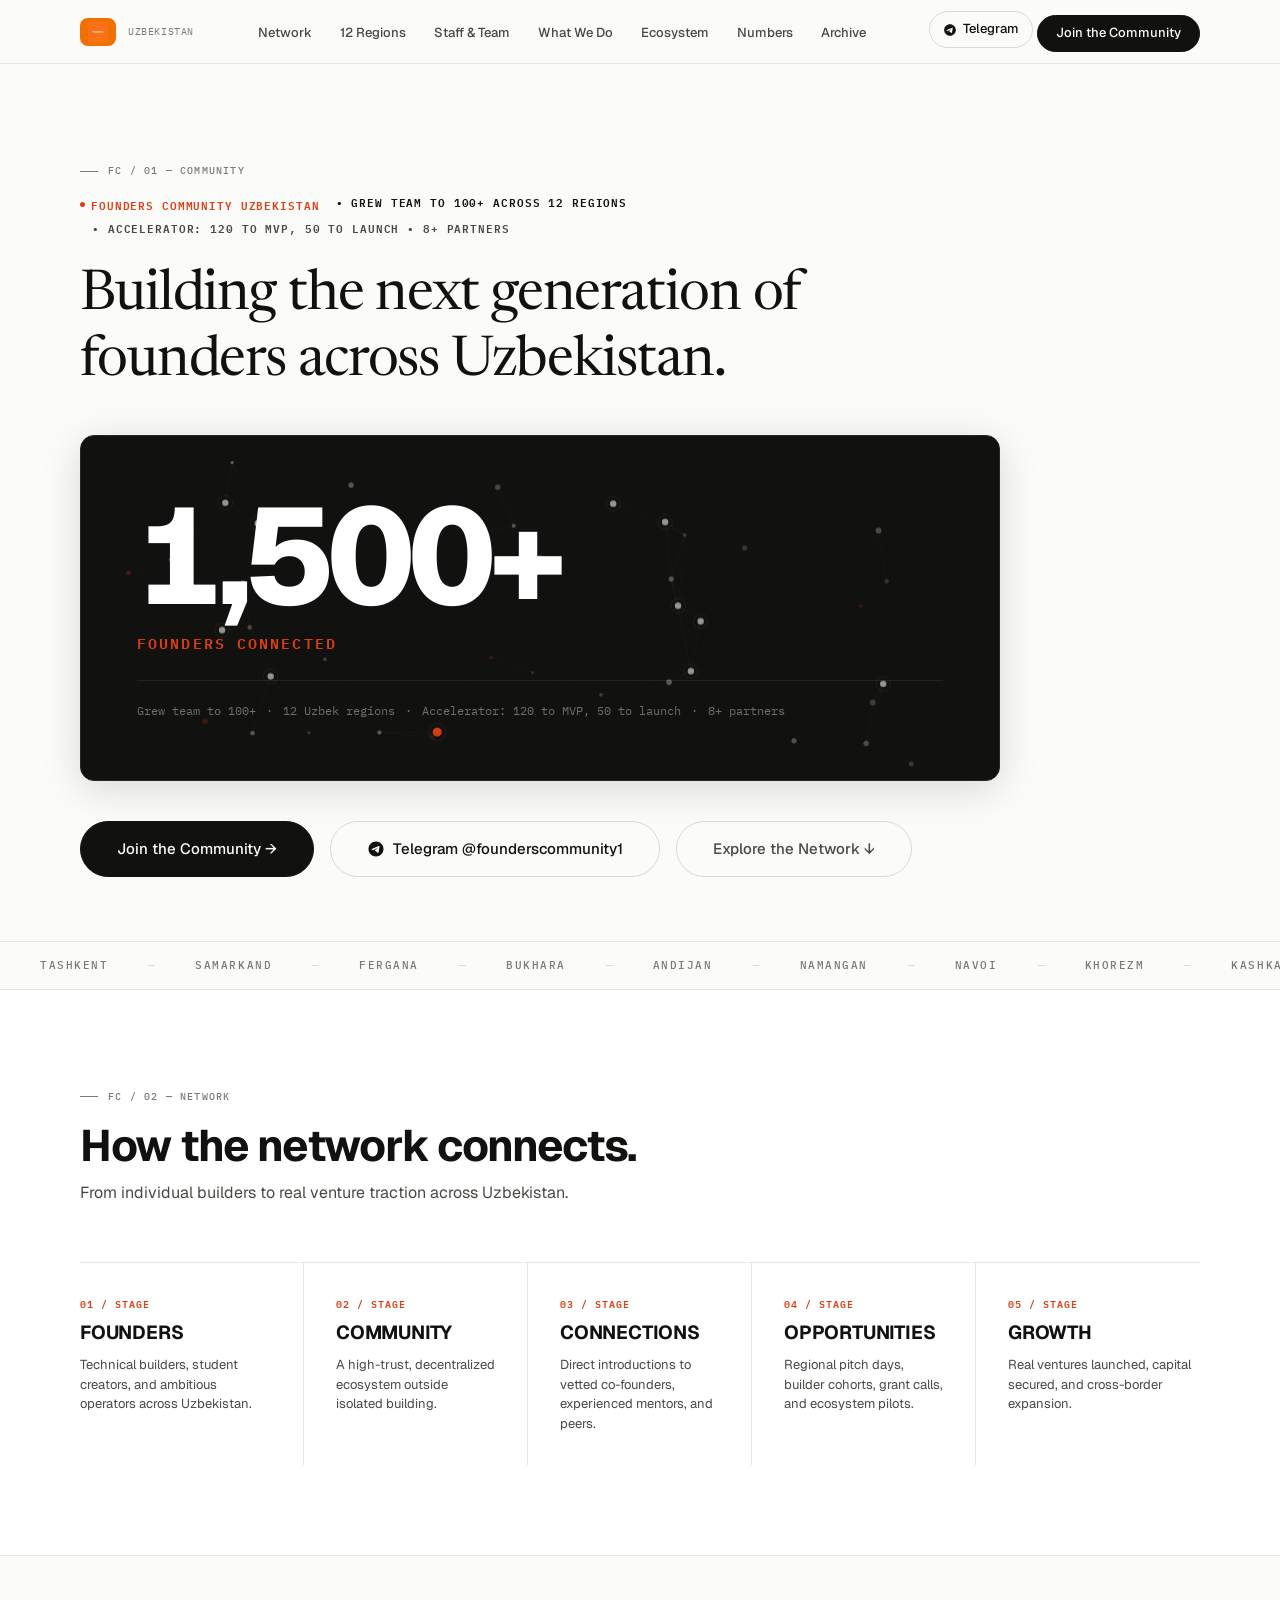
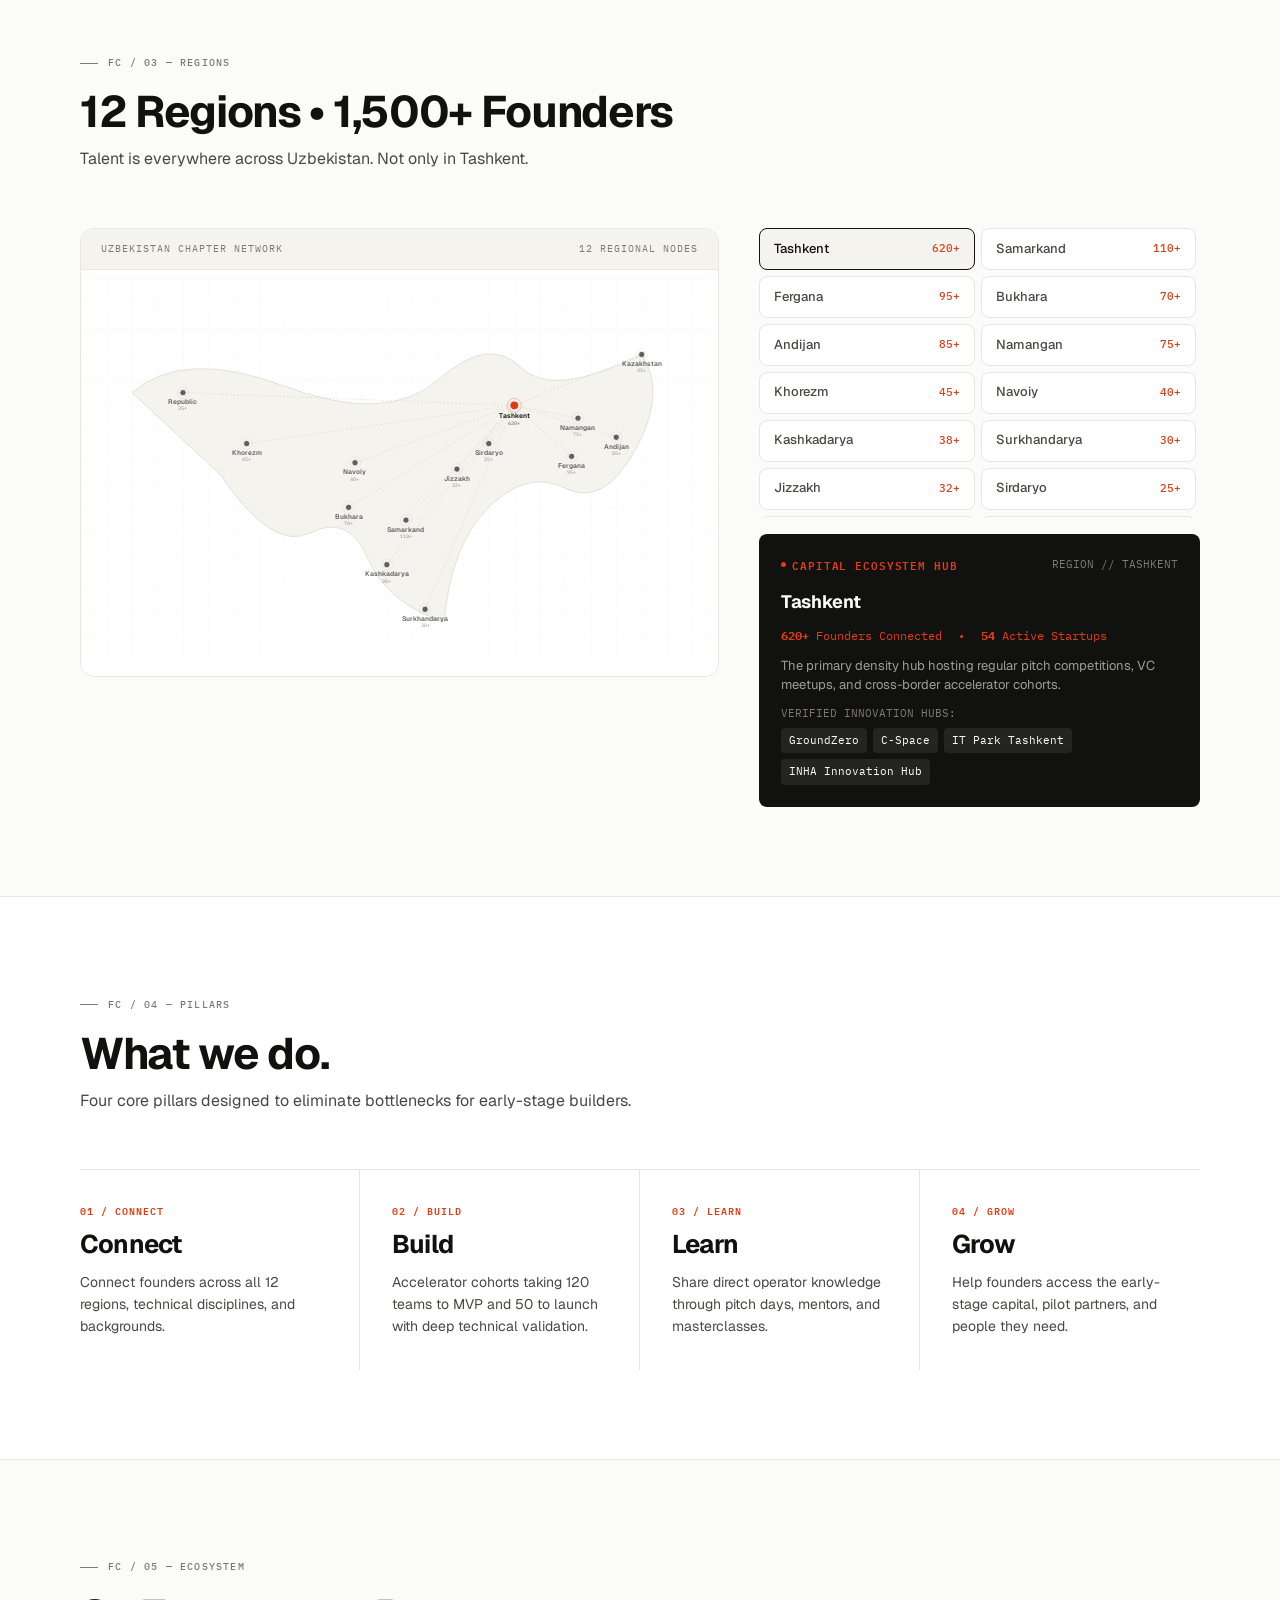
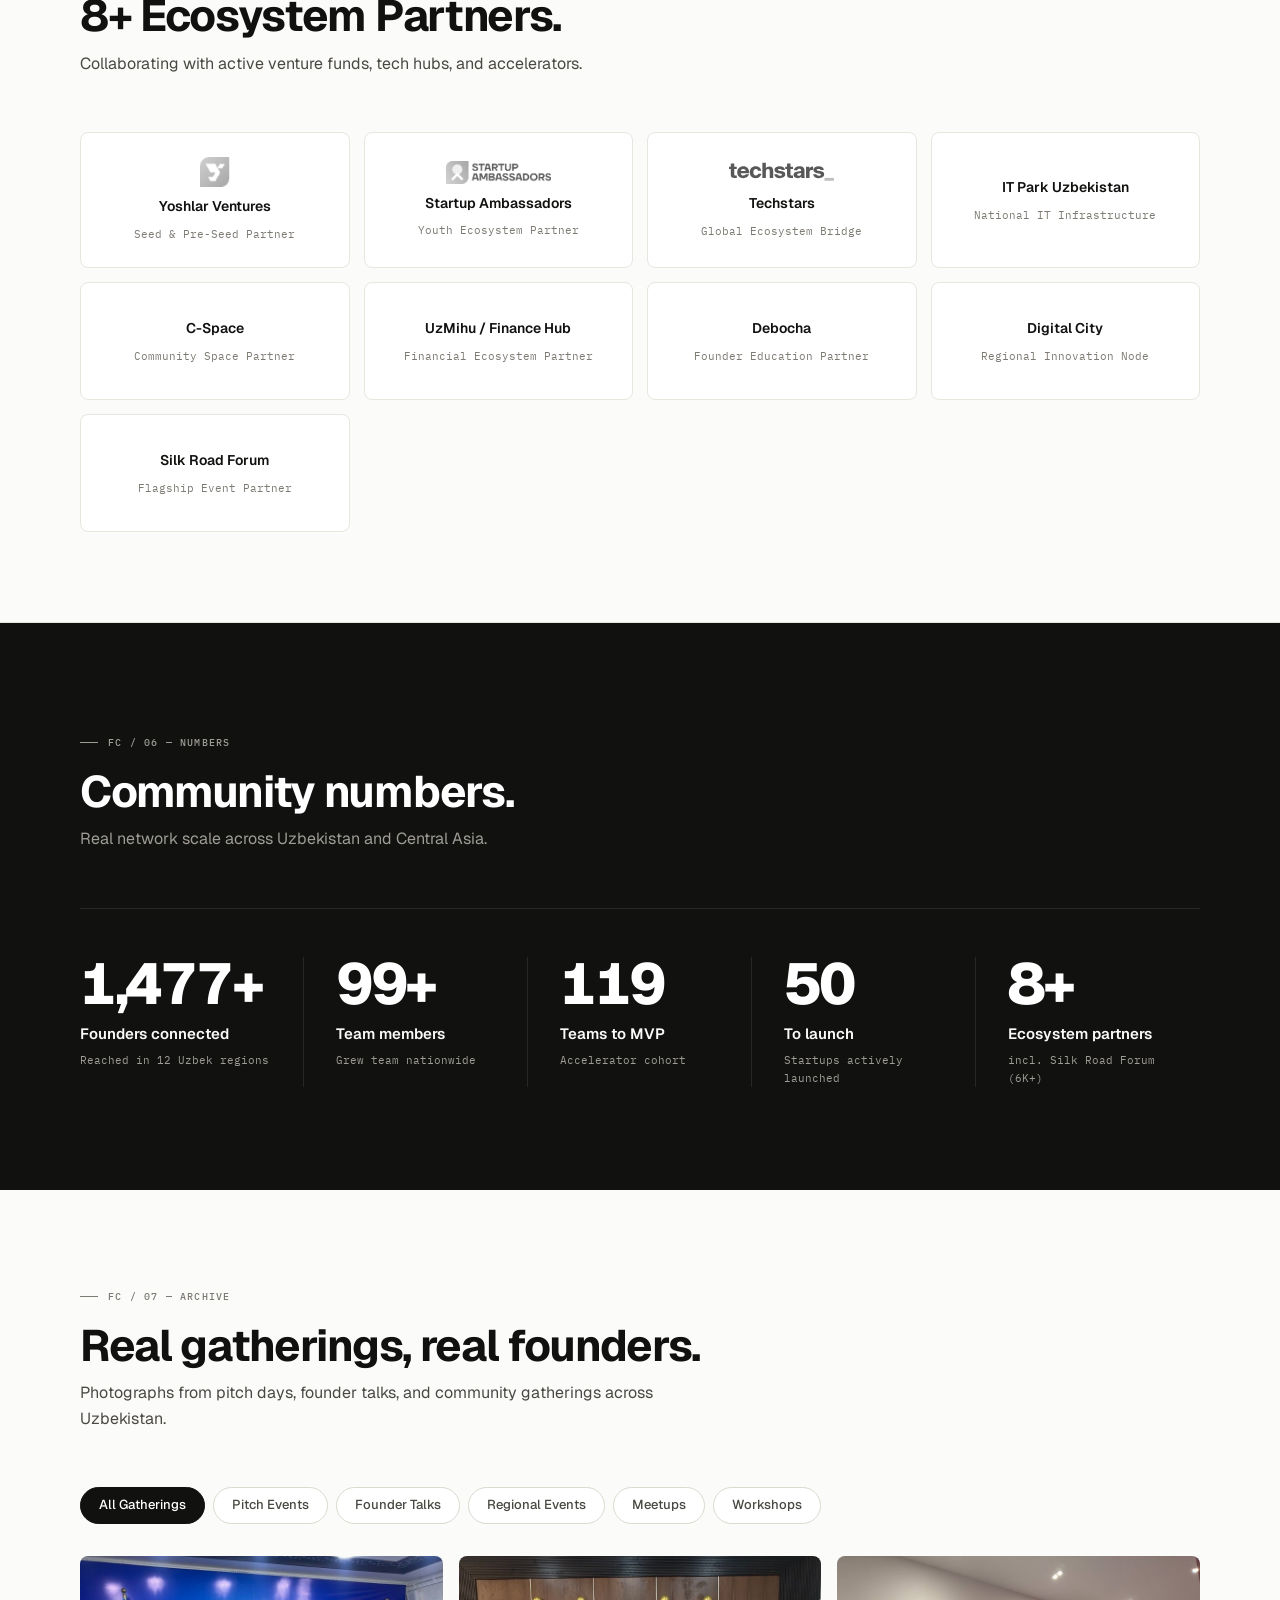
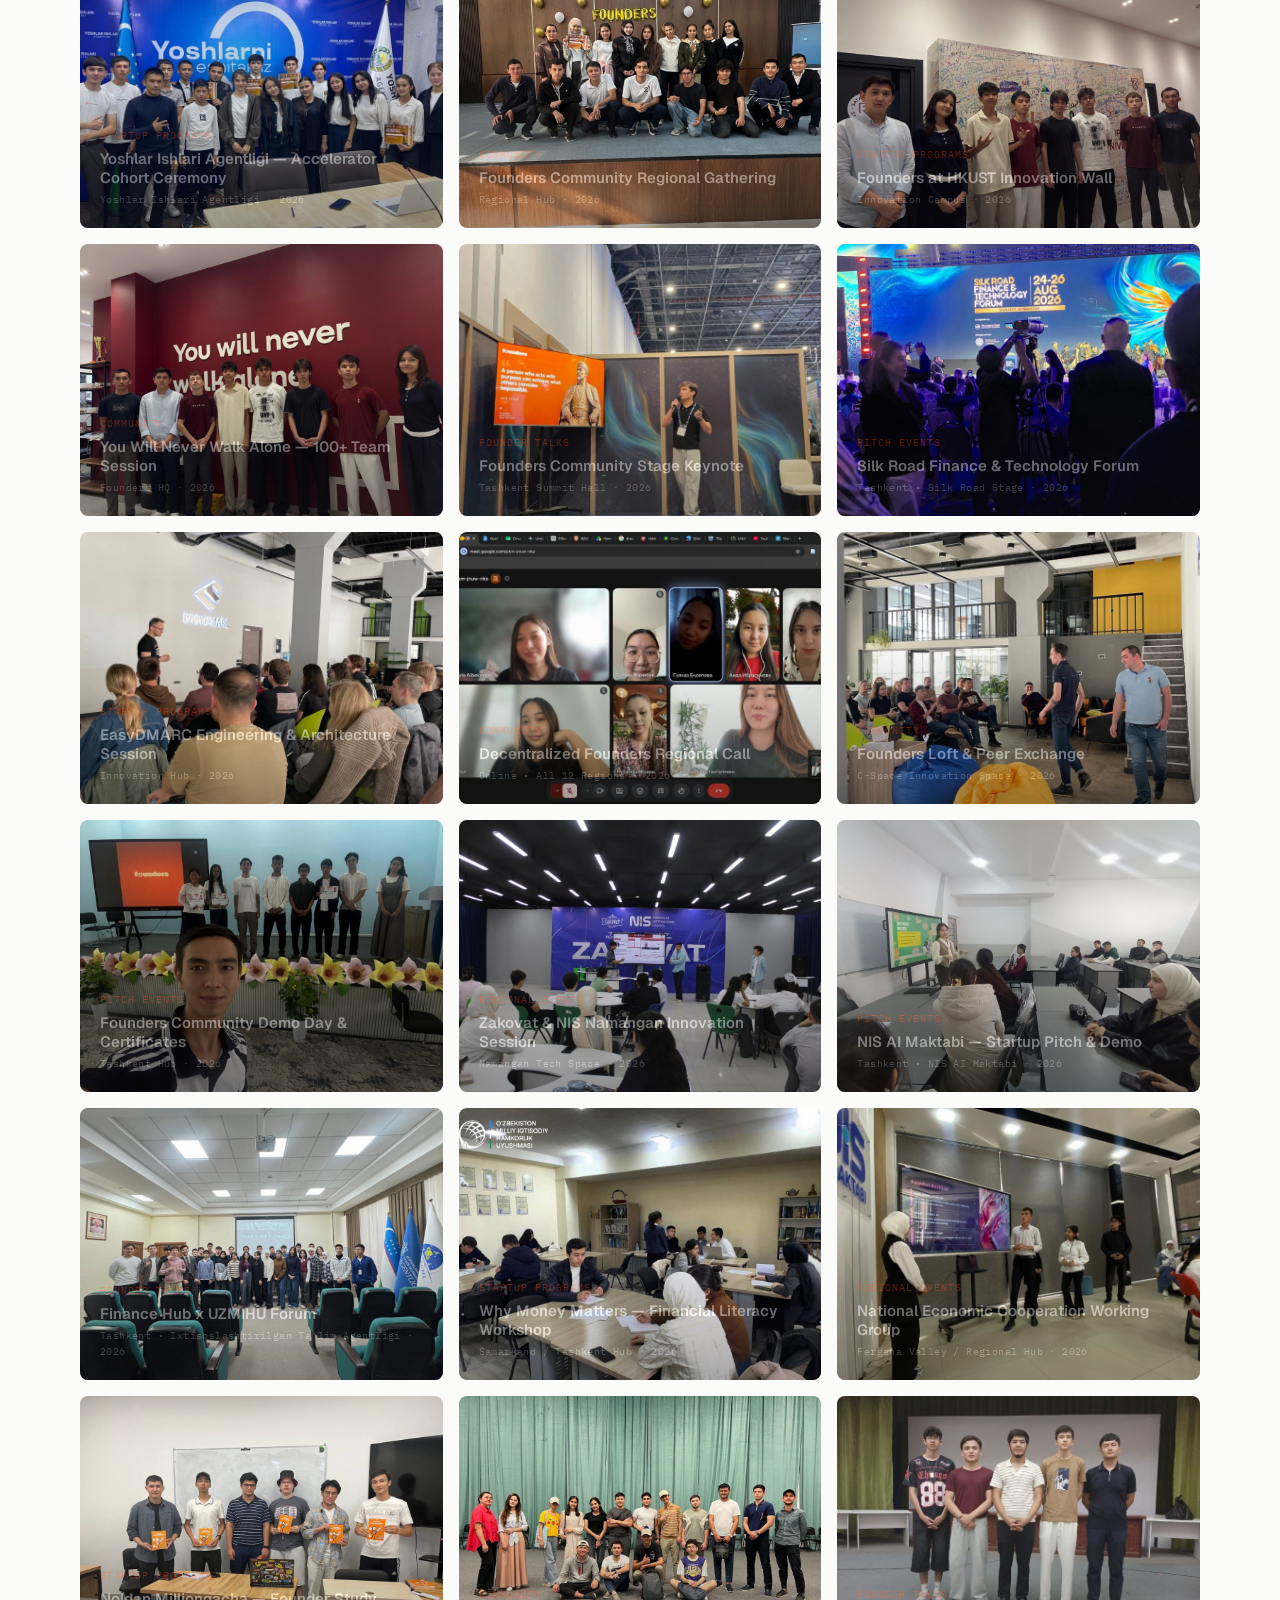
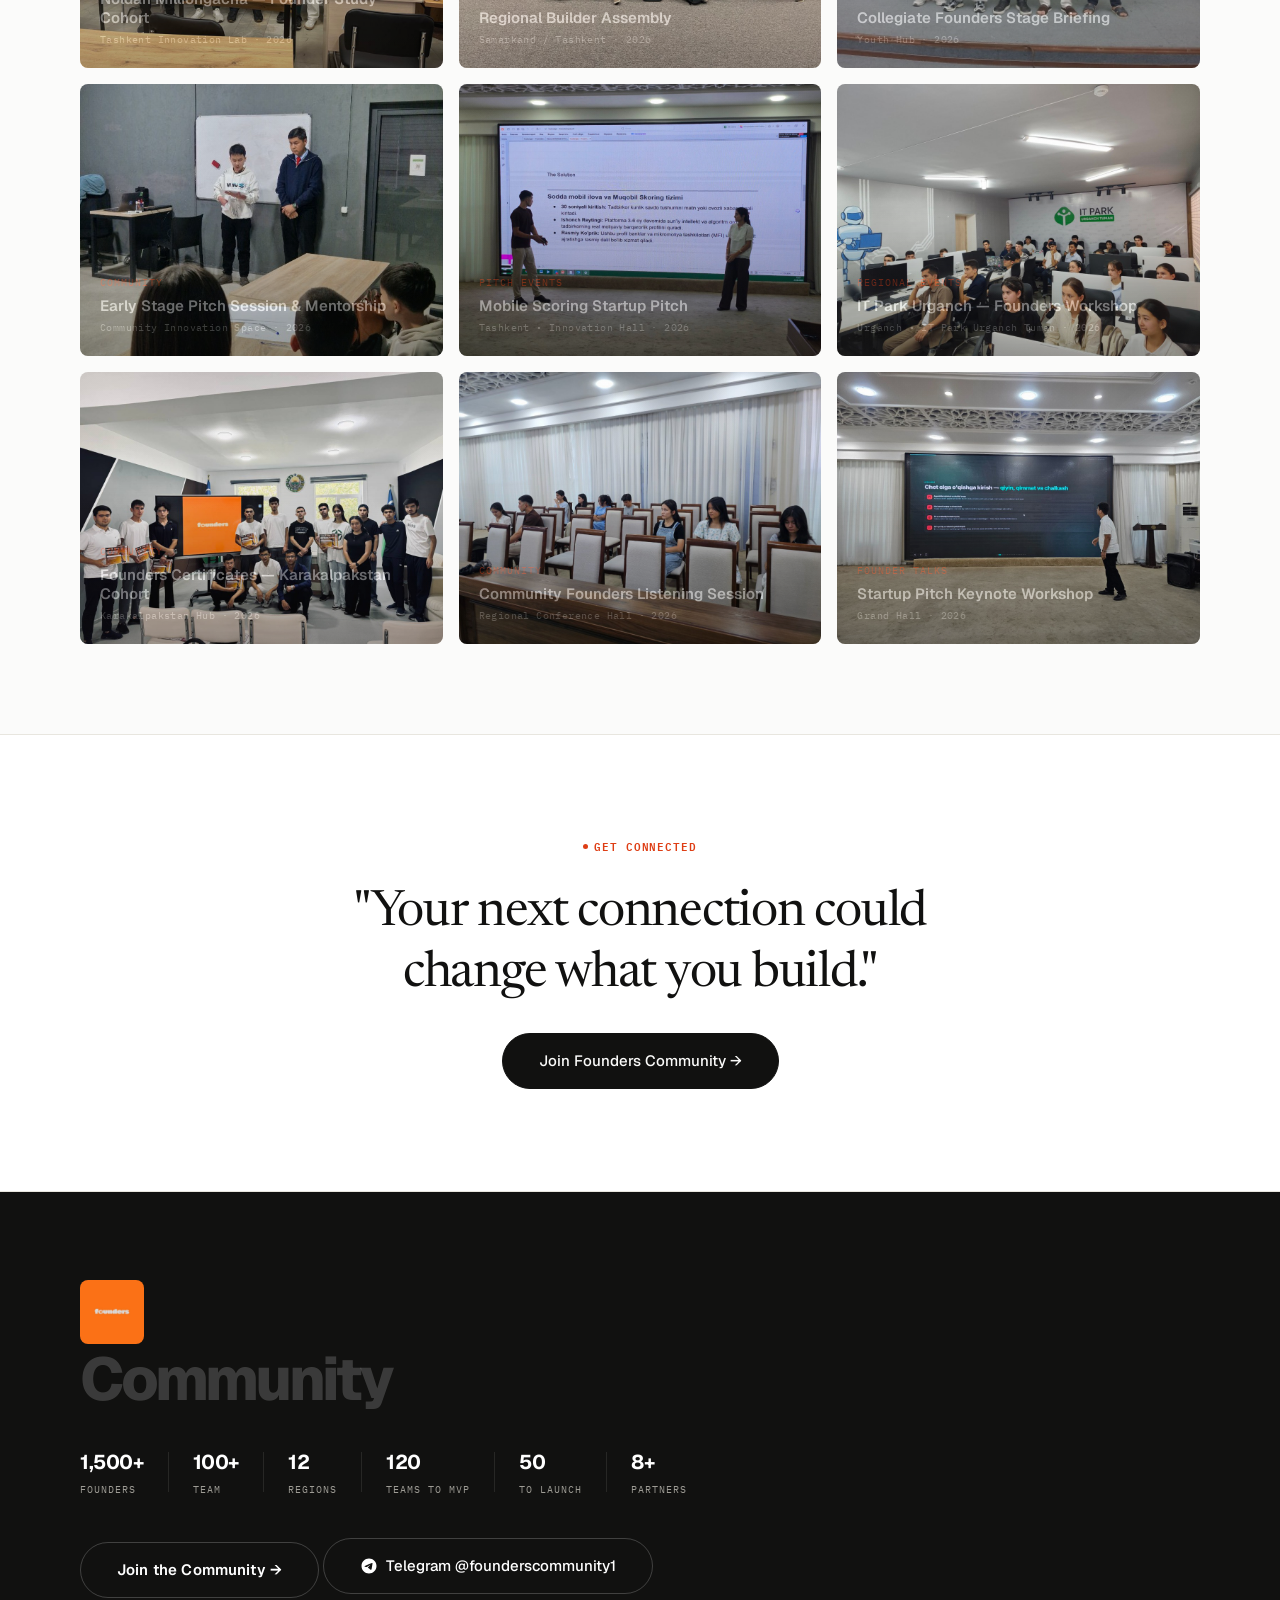
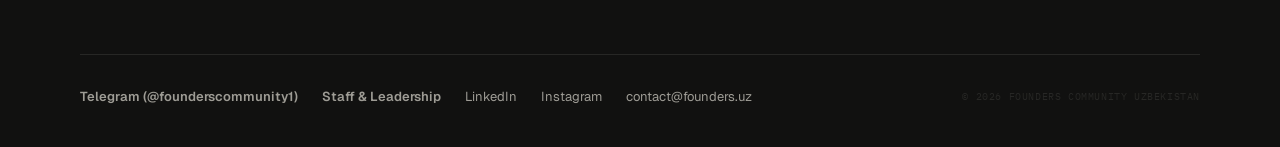
==== commit f626d9a1: "fix(seo & content): resolve Google Search Console indexing, add 4 new gallery photos, and align all " ====
--- a/index.html
+++ b/index.html
@@ -9,7 +9,7 @@
   <!-- Primary SEO Meta Tags -->
   <meta name="title" content="Founders Community Uzbekistan — Официальное сообщество фаундеров и стартапов">
   <meta name="description"
-    content="Официальная сеть фаундеров Founders Community Uzbekistan: объединяем 1 250+ основателей стартапов и технологических лидеров во всех 12 регионах Узбекистана. The independent founder network connecting 1,250+ founders across Uzbekistan.">
+    content="Официальная сеть фаундеров Founders Community Uzbekistan: объединяем 1 500+ основателей стартапов и 100+ членов команды в 12 регионах Узбекистана. Акселератор довел 120 команд до MVP, 50 вышли на рынок. 8+ партнеров (включая Silk Road Forum 6 000+ участников).">
   <meta name="keywords"
     content="Founders Community Uzbekistan, Founders Uzbekistan, founders.uz, founders uz, founders community, фаундерс узбекистан, сообщество фаундеров, стартапы узбекистана, стартапы ташкент, венчурные инвестиции узбекистан, startup founders Uzbekistan, Tashkent startups, Samarkand founders, Central Asia tech founders, startaplar o'zbekiston, tadbirkorlar">
   <meta name="author" content="Founders Community Uzbekistan">
@@ -22,7 +22,7 @@
   <meta property="og:url" content="https://founders.uz/">
   <meta property="og:title" content="Founders Community Uzbekistan — Founder Network">
   <meta property="og:description"
-    content="Building the next generation of founders across Uzbekistan. Over 100+ staff members across 12 regions, 1,250+ founders connected.">
+    content="Building the next generation of founders across Uzbekistan. Grew team to 100+; reached 1,500+ founders in 12 Uzbek regions; accelerator took 120 teams to MVP, 50 to launch; 8+ partners.">
   <meta property="og:image" content="https://founders.uz/assets/founders-logo.png">
   <meta property="og:image:width" content="640">
   <meta property="og:image:height" content="640">
@@ -31,7 +31,7 @@
   <meta property="og:locale:alternate" content="uz_UZ">
   <meta name="twitter:card" content="summary_large_image">
   <meta name="twitter:title" content="Founders Community Uzbekistan">
-  <meta name="twitter:description" content="Building the next generation of founders across Uzbekistan. Over 100+ staff members across 12 regions, 1,250+ founders connected.">
+  <meta name="twitter:description" content="Grew team to 100+; reached 1,500+ founders in 12 Uzbek regions; accelerator took 120 teams to MVP, 50 to launch; 8+ partners.">
   <meta name="twitter:image" content="https://founders.uz/assets/founders-logo.png">
 
   <!-- Schema.org JSON-LD Structured Data for Google Search & Knowledge Graph -->
@@ -62,7 +62,7 @@
         "sameAs": [
           "https://t.me/founderscommunity1"
         ],
-        "description": "The independent founder network connecting 1,250+ founders and over 100+ staff members across 12 regions of Uzbekistan.",
+        "description": "The independent founder network in Uzbekistan. Grew team to 100+; reached 1,500+ founders across 12 Uzbek regions; accelerator took 120 teams to MVP, 50 to launch; 8+ partners including Silk Road Forum (6,000+ attendees).",
         "areaServed": {
           "@type": "Country",
           "name": "Uzbekistan"
@@ -176,7 +176,8 @@
             <span class="fc-label">FC / 01 — COMMUNITY</span>
             <br>
             <span class="mono-tag signal">FOUNDERS COMMUNITY UZBEKISTAN</span>
-            <span class="mono-tag" style="margin-left: 0.75rem; color: var(--accent-primary);">• OVER 100+ STAFF MEMBERS ACROSS 12 REGIONS</span>
+            <span class="mono-tag" style="margin-left: 0.75rem; color: var(--accent-primary);">• GREW TEAM TO 100+ ACROSS 12 REGIONS</span>
+            <span class="mono-tag" style="margin-left: 0.75rem; color: var(--text-secondary);">• ACCELERATOR: 120 TO MVP, 50 TO LAUNCH • 8+ PARTNERS</span>
           </div>
 
           <h1 class="hero-headline reveal">
@@ -186,14 +187,16 @@
           <div class="hero-stat-card reveal reveal-delay-2" id="hero-stat-card">
             <canvas id="hero-network-canvas" class="hero-network-canvas"></canvas>
             <div class="hero-stat-content">
-              <span class="hero-stat-number" data-counter-target="1250" data-counter-suffix="+">1,250+</span>
+              <span class="hero-stat-number" data-counter-target="1500" data-counter-suffix="+">1,500+</span>
               <span class="hero-stat-label">FOUNDERS CONNECTED</span>
               <div class="hero-stat-subtext">
-                <span>Over 100+ staff members</span>
+                <span>Grew team to 100+</span>
                 <span>·</span>
-                <span>Across 12 regions</span>
+                <span>12 Uzbek regions</span>
                 <span>·</span>
-                <span>8+ ecosystem partners</span>
+                <span>Accelerator: 120 to MVP, 50 to launch</span>
+                <span>·</span>
+                <span>8+ partners</span>
               </div>
             </div>
           </div>
@@ -289,7 +292,7 @@
       <div class="container">
         <div class="section-head reveal">
           <span class="fc-label">FC / 03 — REGIONS</span>
-          <h2 class="section-title">12 Regions &bull; 1,250+ Founders</h2>
+          <h2 class="section-title">12 Regions &bull; 1,500+ Founders</h2>
           <p class="section-sub">
             Talent is everywhere across Uzbekistan. Not only in Tashkent.
           </p>
@@ -345,7 +348,7 @@
             <span class="pillar-num">02 / BUILD</span>
             <div class="pillar-title">Build</div>
             <p class="pillar-desc">
-              Create real opportunities, builder cohorts, MVPs, and startup collaborations.
+              Accelerator cohorts taking 120 teams to MVP and 50 to launch with deep technical validation.
             </p>
           </div>
 
@@ -398,33 +401,33 @@
 
         <div class="numbers-grid">
           <div class="number-item reveal">
-            <div class="number-val" data-counter-target="1250" data-counter-suffix="+">1,250+</div>
+            <div class="number-val" data-counter-target="1500" data-counter-suffix="+">1,500+</div>
             <div class="number-label">Founders connected</div>
-            <div class="number-sub">Active builders &amp; creators</div>
+            <div class="number-sub">Reached in 12 Uzbek regions</div>
           </div>
 
           <div class="number-item reveal reveal-delay-1">
             <div class="number-val" data-counter-target="100" data-counter-suffix="+">100+</div>
-            <div class="number-label">Staff members</div>
-            <div class="number-sub">Across 12 regions</div>
+            <div class="number-label">Team members</div>
+            <div class="number-sub">Grew team nationwide</div>
           </div>
 
           <div class="number-item reveal reveal-delay-2">
-            <div class="number-val" data-counter-target="12" data-counter-suffix="">12</div>
-            <div class="number-label">Regions</div>
-            <div class="number-sub">Chapters across Uzbekistan</div>
+            <div class="number-val" data-counter-target="120" data-counter-suffix="">120</div>
+            <div class="number-label">Teams to MVP</div>
+            <div class="number-sub">Accelerator cohort</div>
           </div>
 
           <div class="number-item reveal reveal-delay-3">
+            <div class="number-val" data-counter-target="50" data-counter-suffix="">50</div>
+            <div class="number-label">To launch</div>
+            <div class="number-sub">Startups actively launched</div>
+          </div>
+
+          <div class="number-item reveal reveal-delay-4">
             <div class="number-val" data-counter-target="8" data-counter-suffix="+">8+</div>
             <div class="number-label">Ecosystem partners</div>
-            <div class="number-sub">Funds, hubs &amp; accelerators</div>
-          </div>
-
-          <div class="number-item reveal reveal-delay-4">
-            <div class="number-val" data-counter-target="20" data-counter-suffix="+">20+</div>
-            <div class="number-label">Community events</div>
-            <div class="number-sub">Pitch days, talks &amp; cohorts</div>
+            <div class="number-sub">incl. Silk Road Forum (6K+)</div>
           </div>
         </div>
       </div>
@@ -486,18 +489,28 @@
 
       <div class="footer-stats-bar">
         <div class="footer-stat">
-          <span class="footer-stat-val">1,250+</span>
+          <span class="footer-stat-val">1,500+</span>
           <span class="footer-stat-label">Founders</span>
         </div>
         <div class="footer-stat-sep"></div>
         <div class="footer-stat">
           <span class="footer-stat-val">100+</span>
-          <span class="footer-stat-label">Staff</span>
+          <span class="footer-stat-label">Team</span>
         </div>
         <div class="footer-stat-sep"></div>
         <div class="footer-stat">
           <span class="footer-stat-val">12</span>
           <span class="footer-stat-label">Regions</span>
+        </div>
+        <div class="footer-stat-sep"></div>
+        <div class="footer-stat">
+          <span class="footer-stat-val">120</span>
+          <span class="footer-stat-label">Teams to MVP</span>
+        </div>
+        <div class="footer-stat-sep"></div>
+        <div class="footer-stat">
+          <span class="footer-stat-val">50</span>
+          <span class="footer-stat-label">To Launch</span>
         </div>
         <div class="footer-stat-sep"></div>
         <div class="footer-stat">
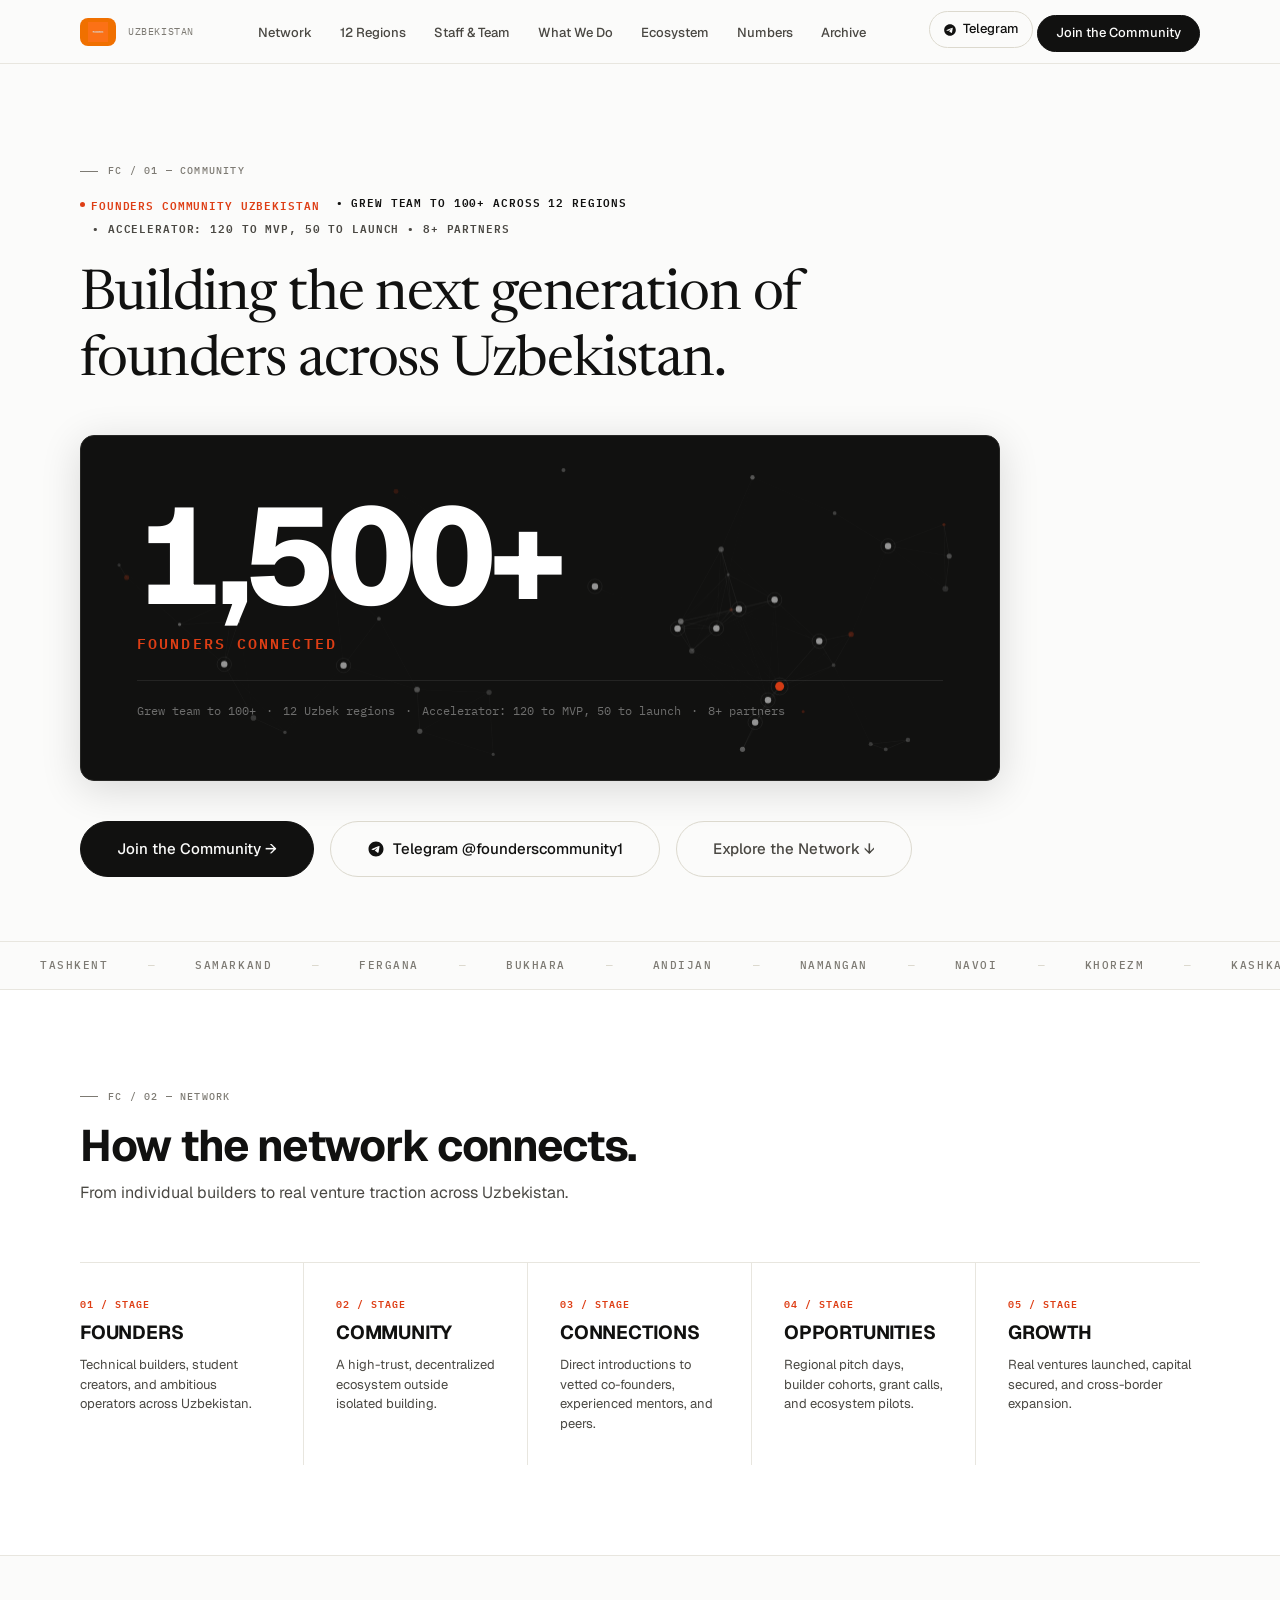
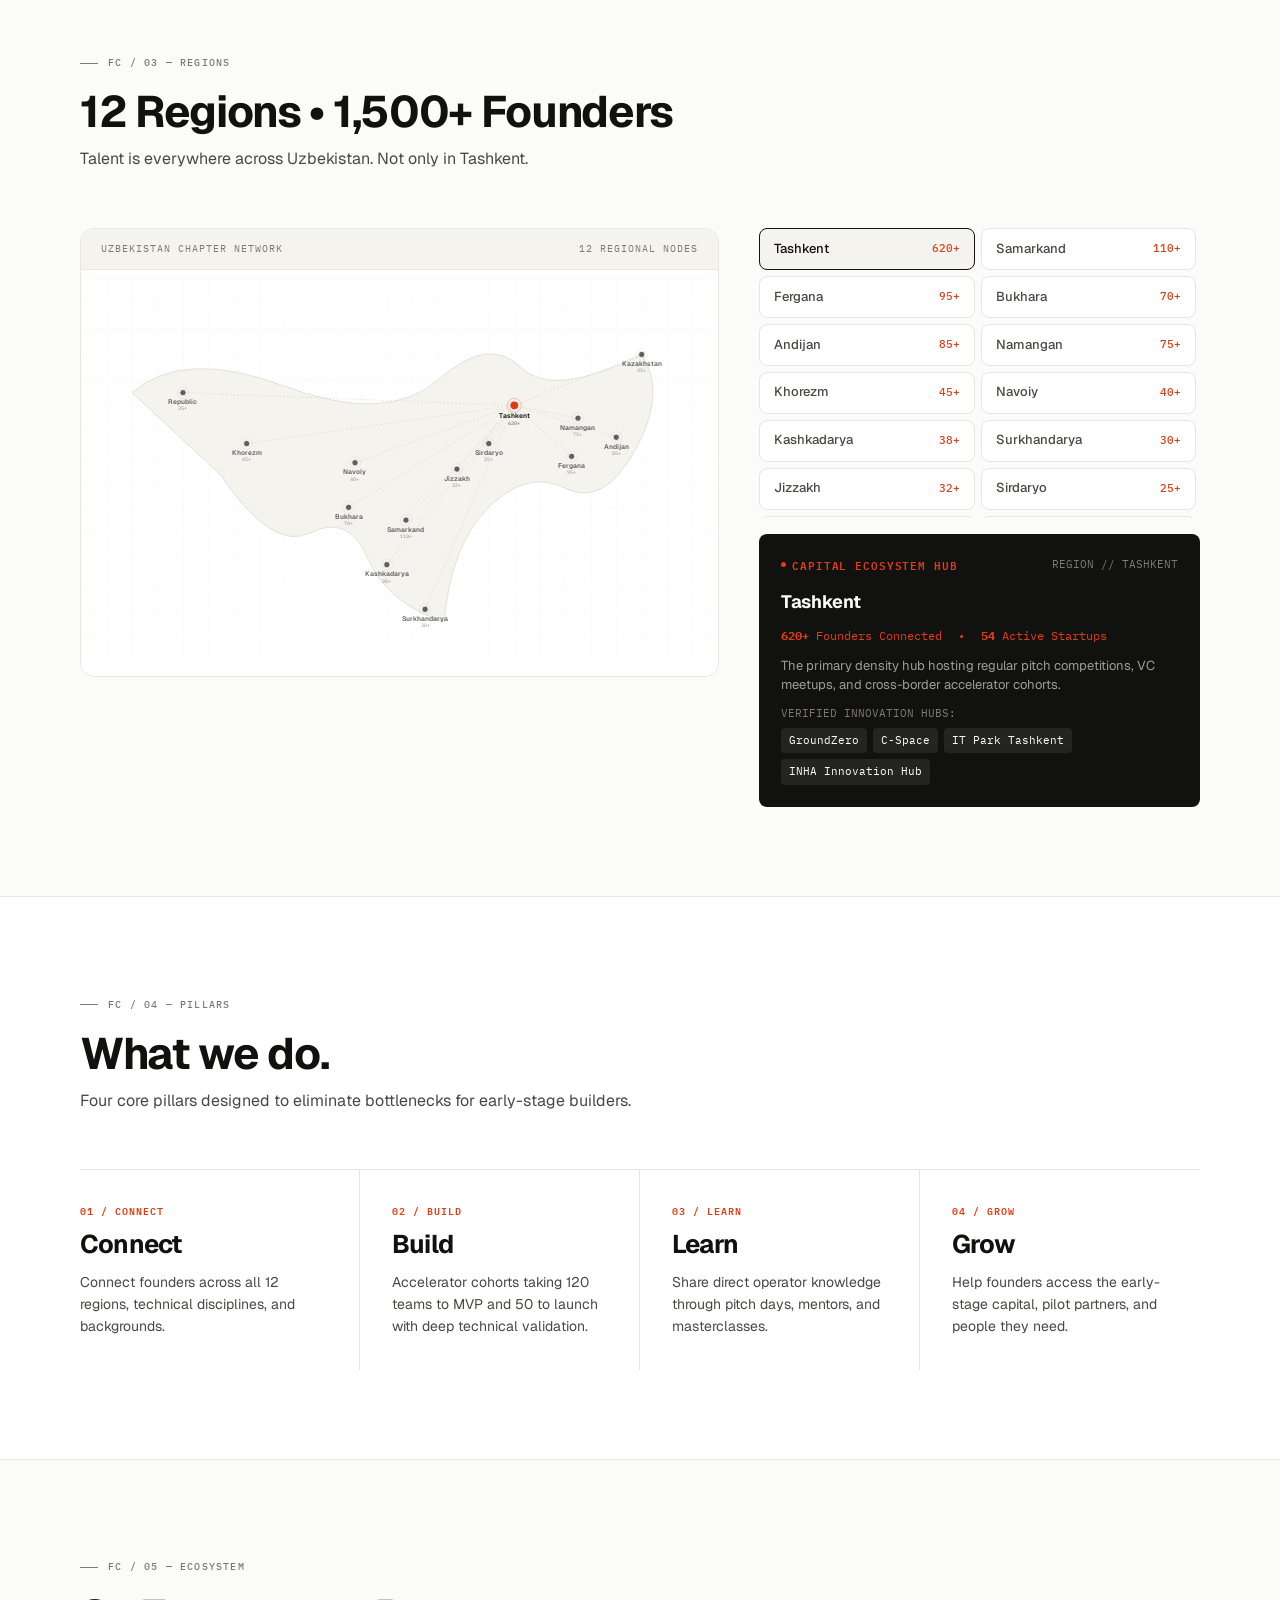
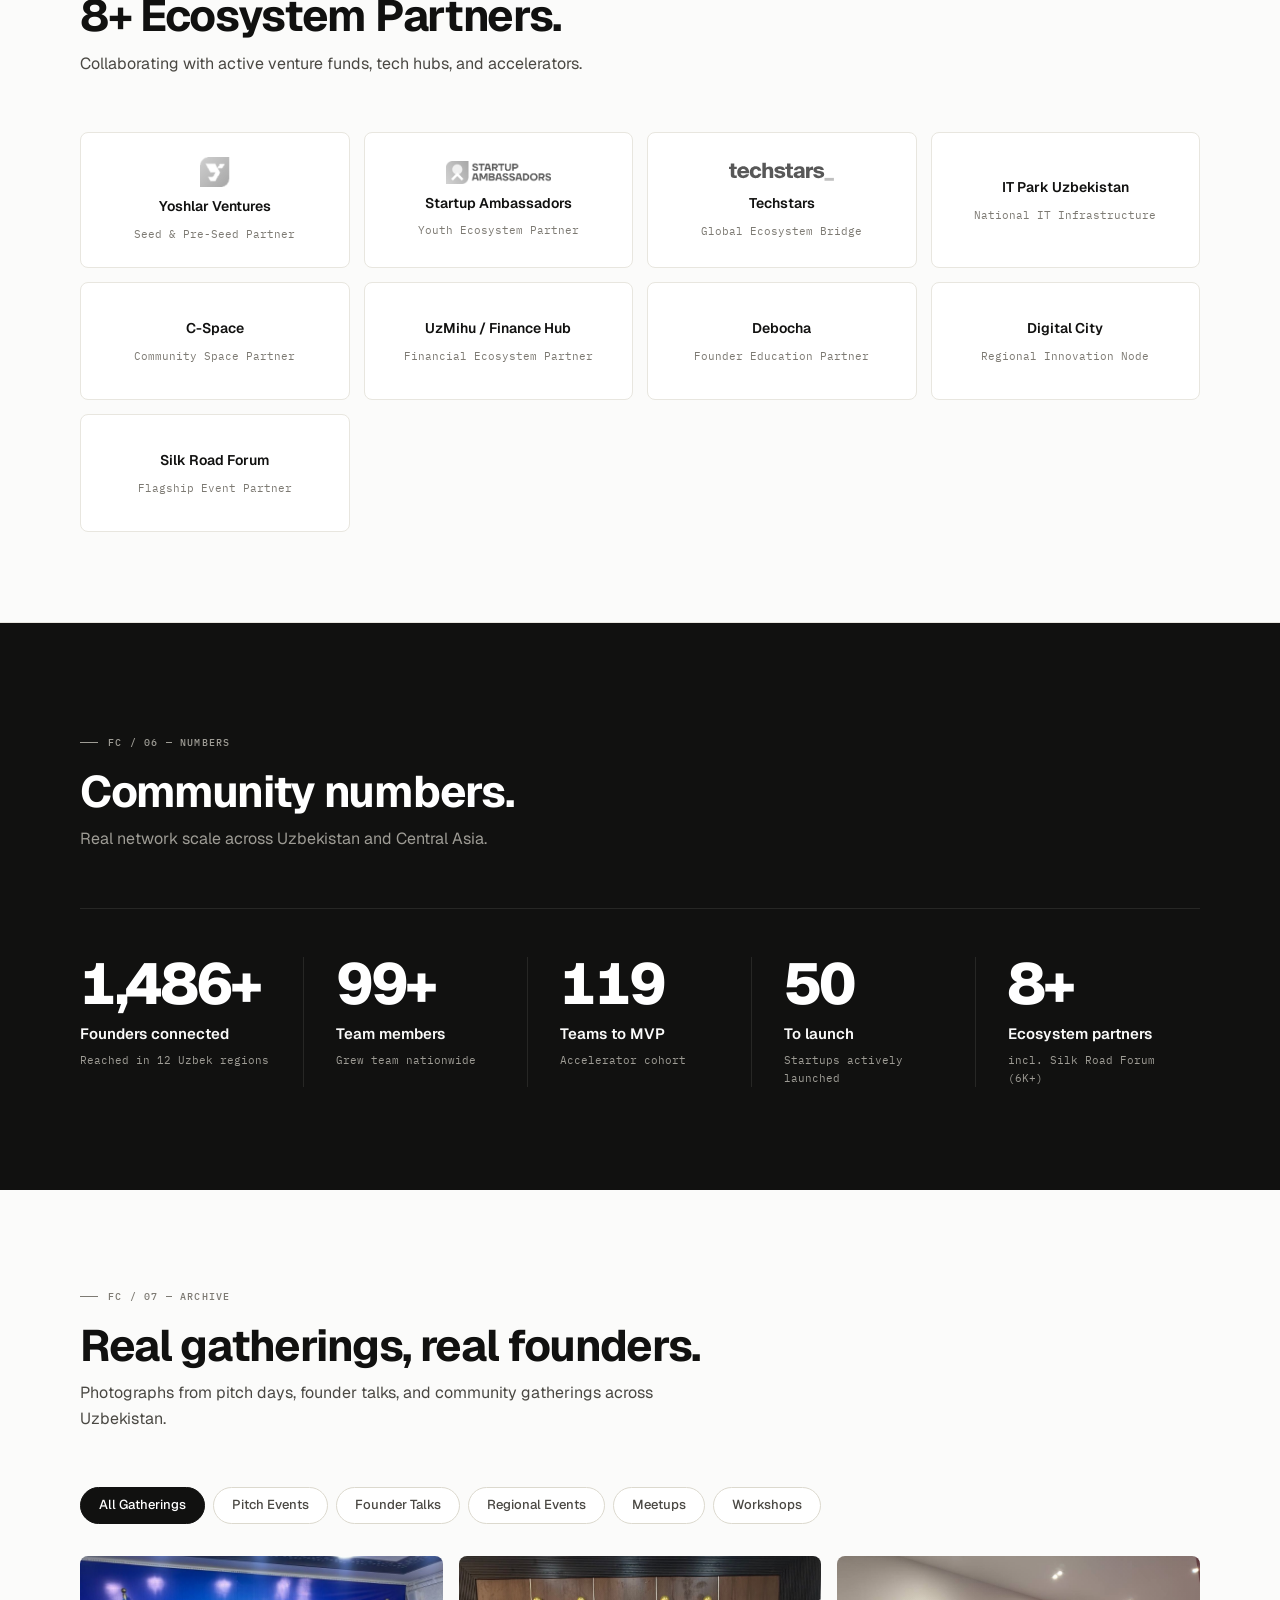
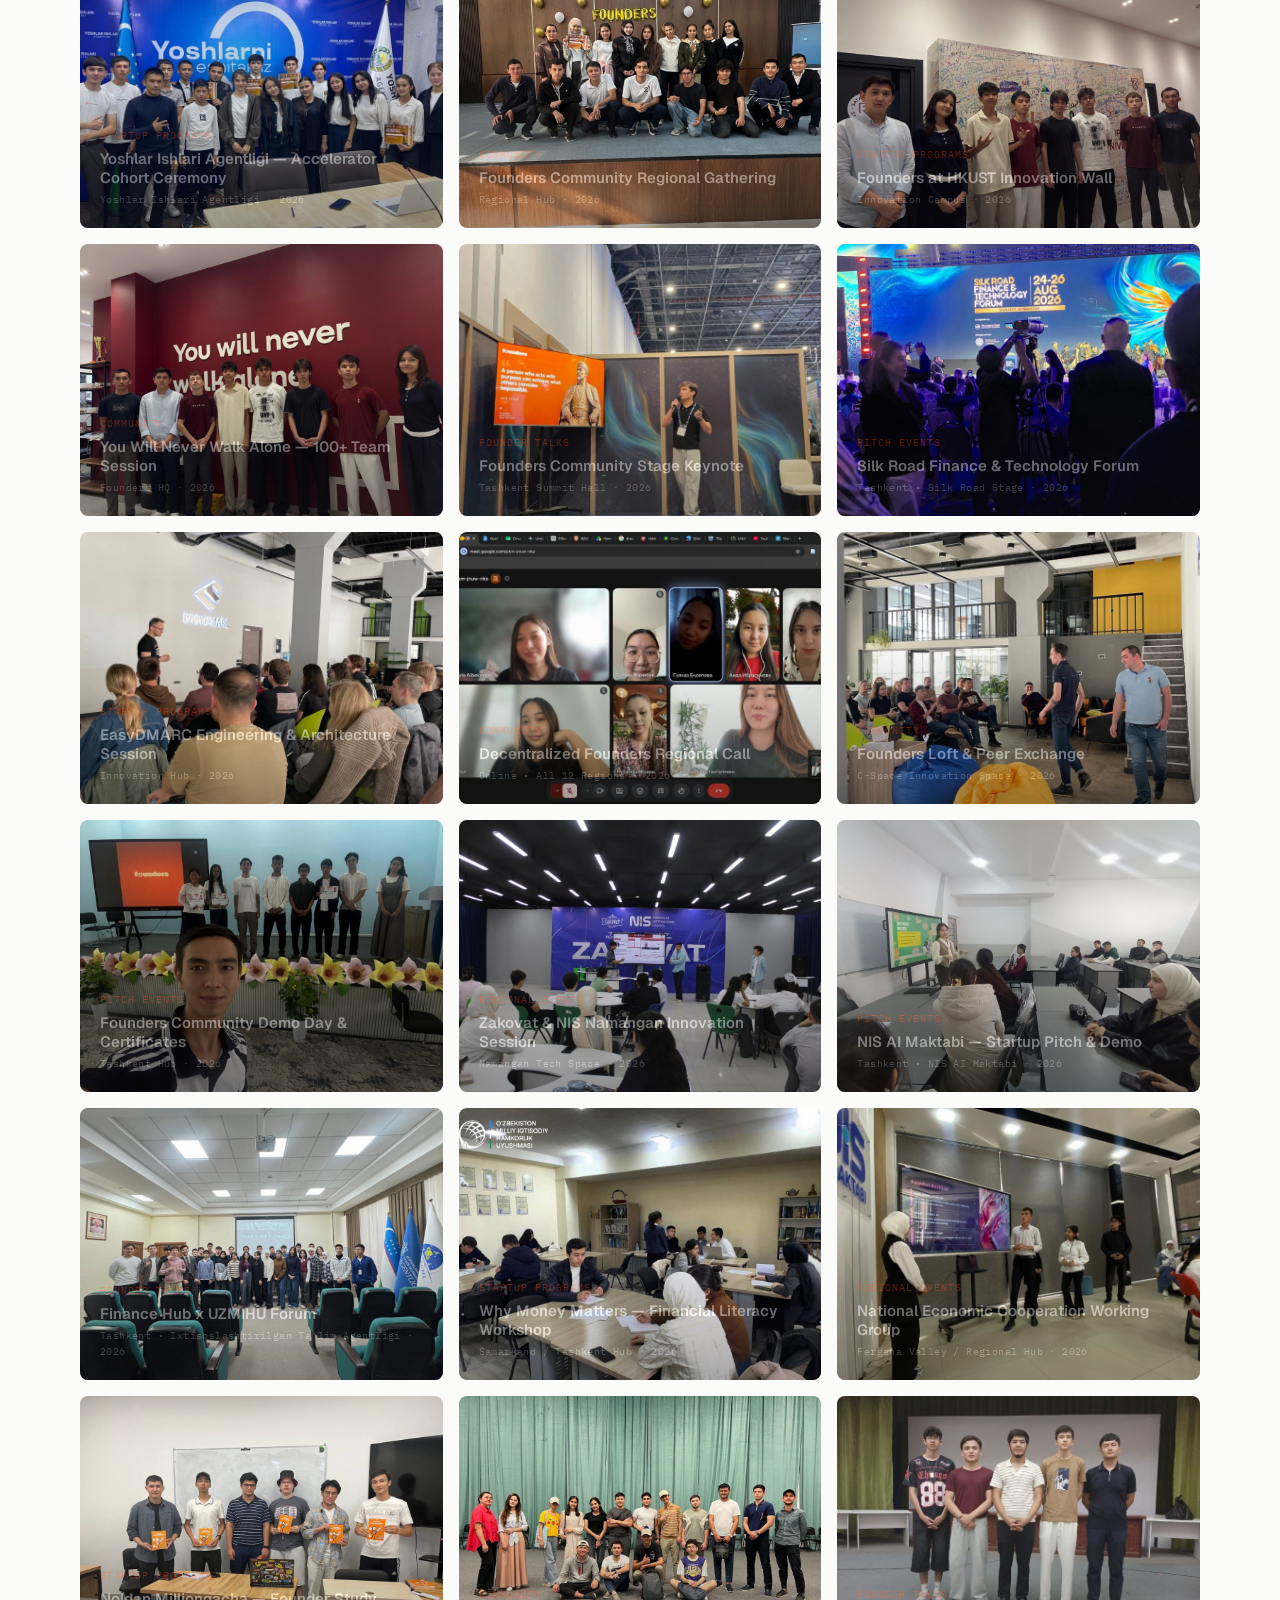
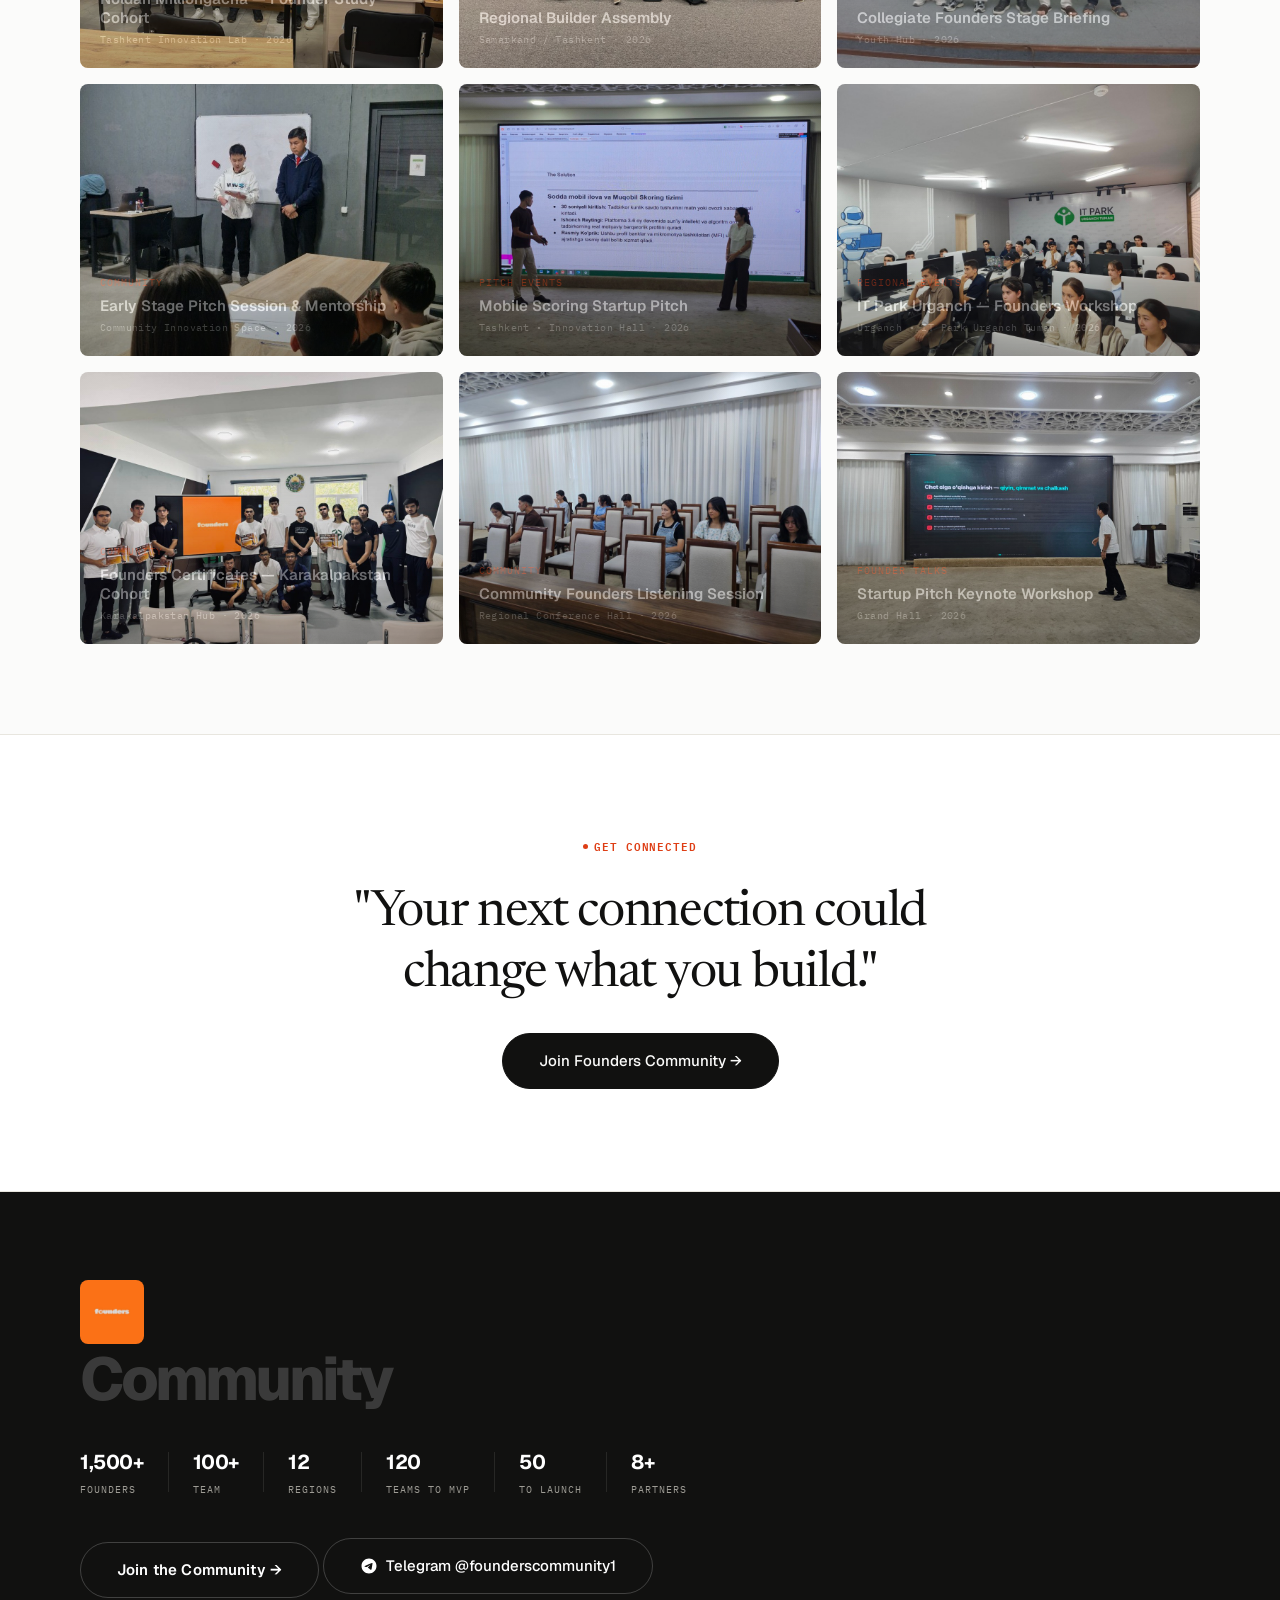
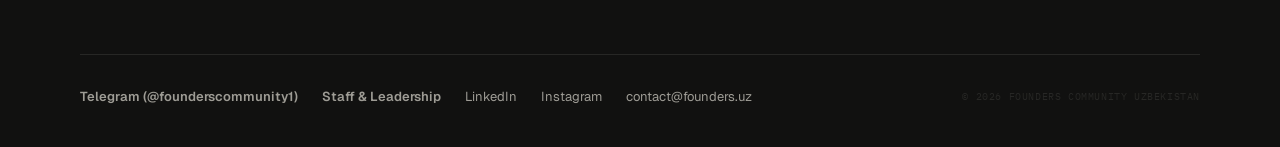
==== commit 2bed7ff4: "feat(seo): add Google Search Console verification file and meta tag" ====
--- a/index.html
+++ b/index.html
@@ -14,6 +14,7 @@
     content="Founders Community Uzbekistan, Founders Uzbekistan, founders.uz, founders uz, founders community, фаундерс узбекистан, сообщество фаундеров, стартапы узбекистана, стартапы ташкент, венчурные инвестиции узбекистан, startup founders Uzbekistan, Tashkent startups, Samarkand founders, Central Asia tech founders, startaplar o'zbekiston, tadbirkorlar">
   <meta name="author" content="Founders Community Uzbekistan">
   <meta name="robots" content="index, follow, max-image-preview:large, max-snippet:-1, max-video-preview:-1">
+  <meta name="google-site-verification" content="google5301dbf874e0f4d9">
   <link rel="canonical" href="https://founders.uz/">
 
   <!-- Open Graph / Social -->
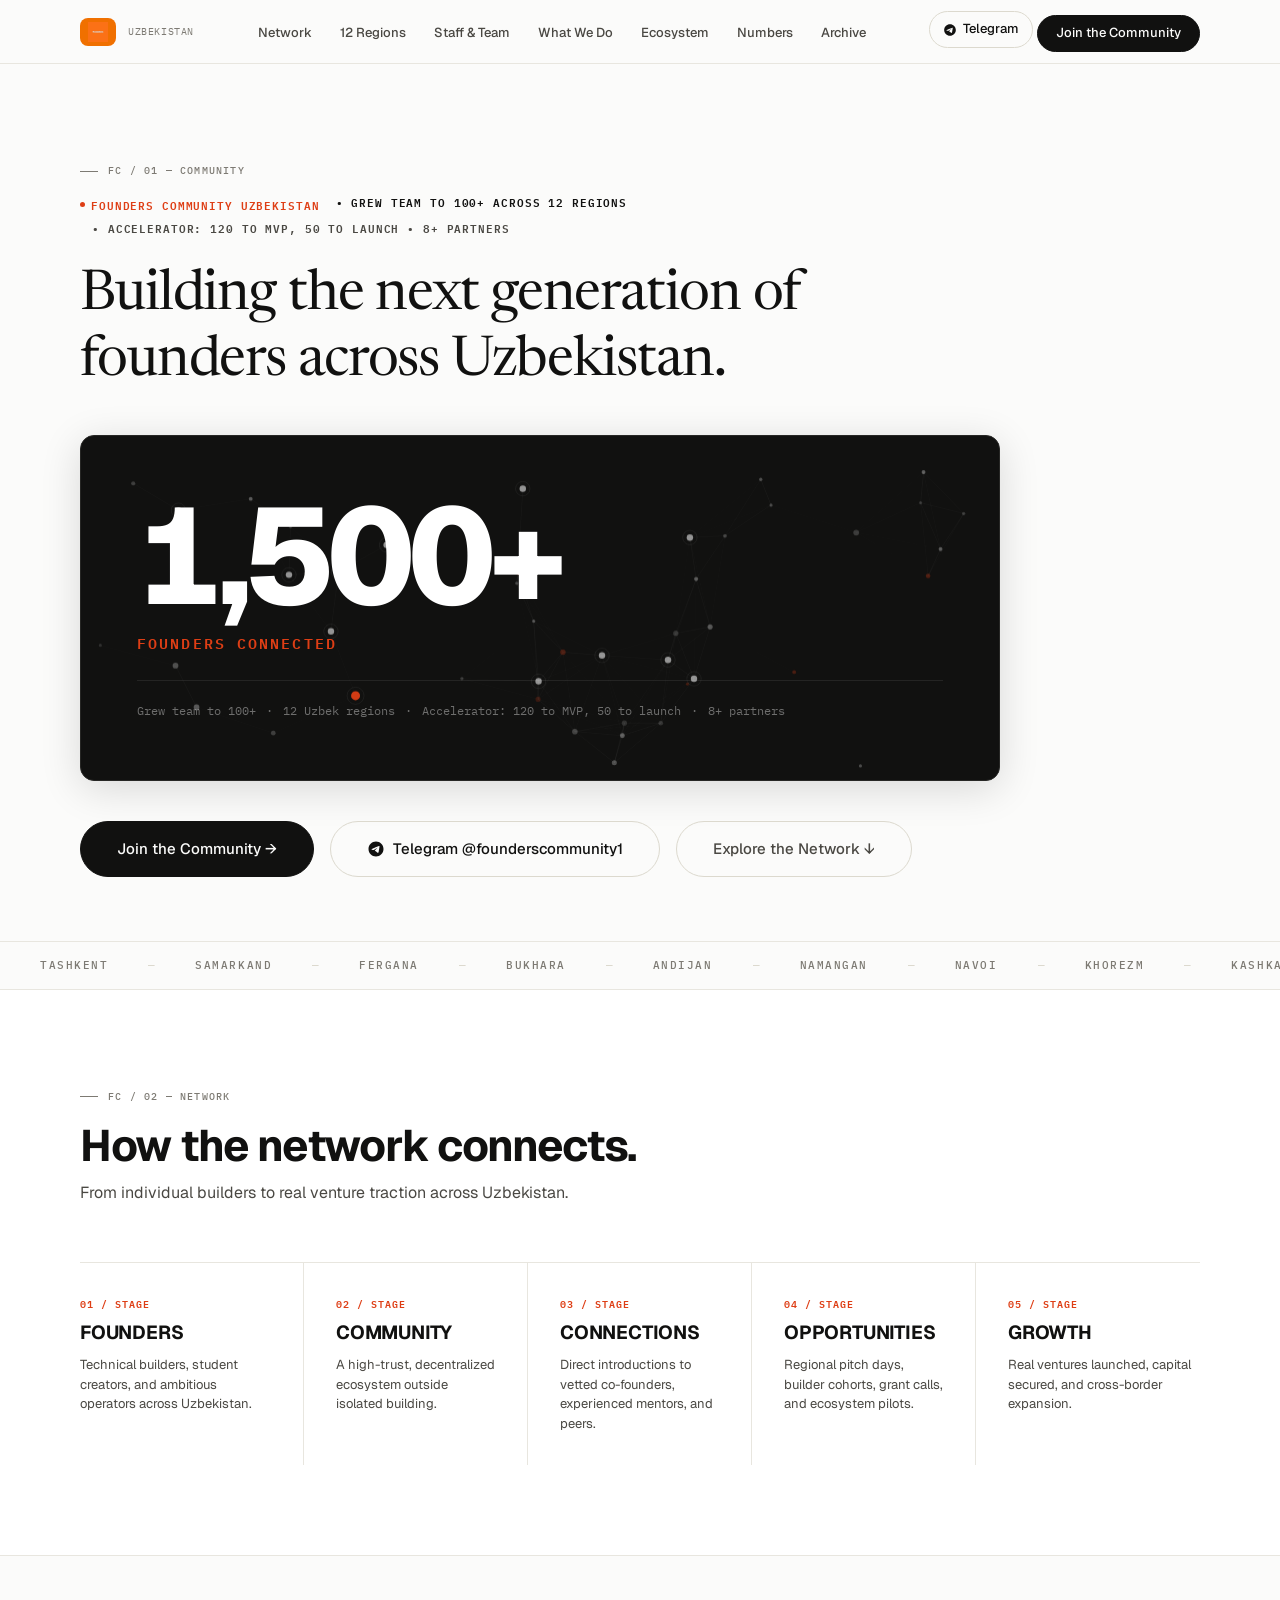
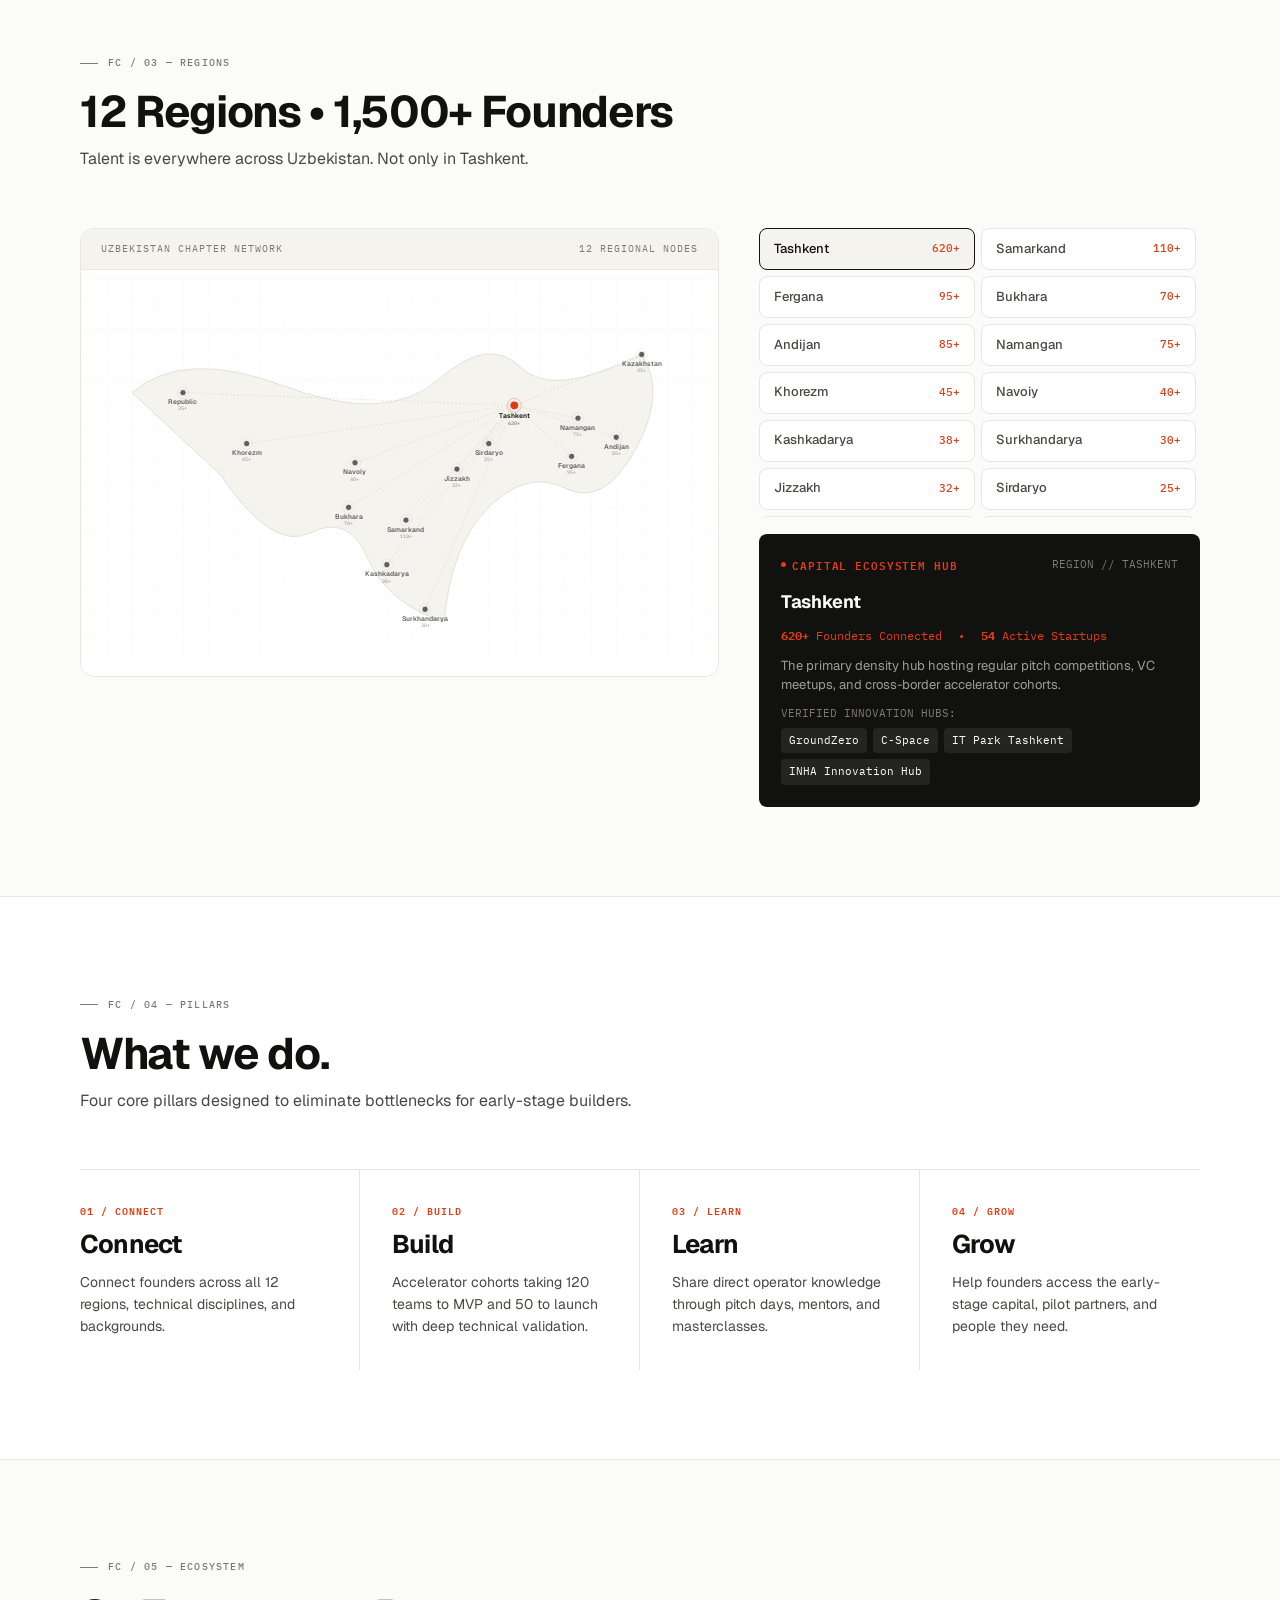
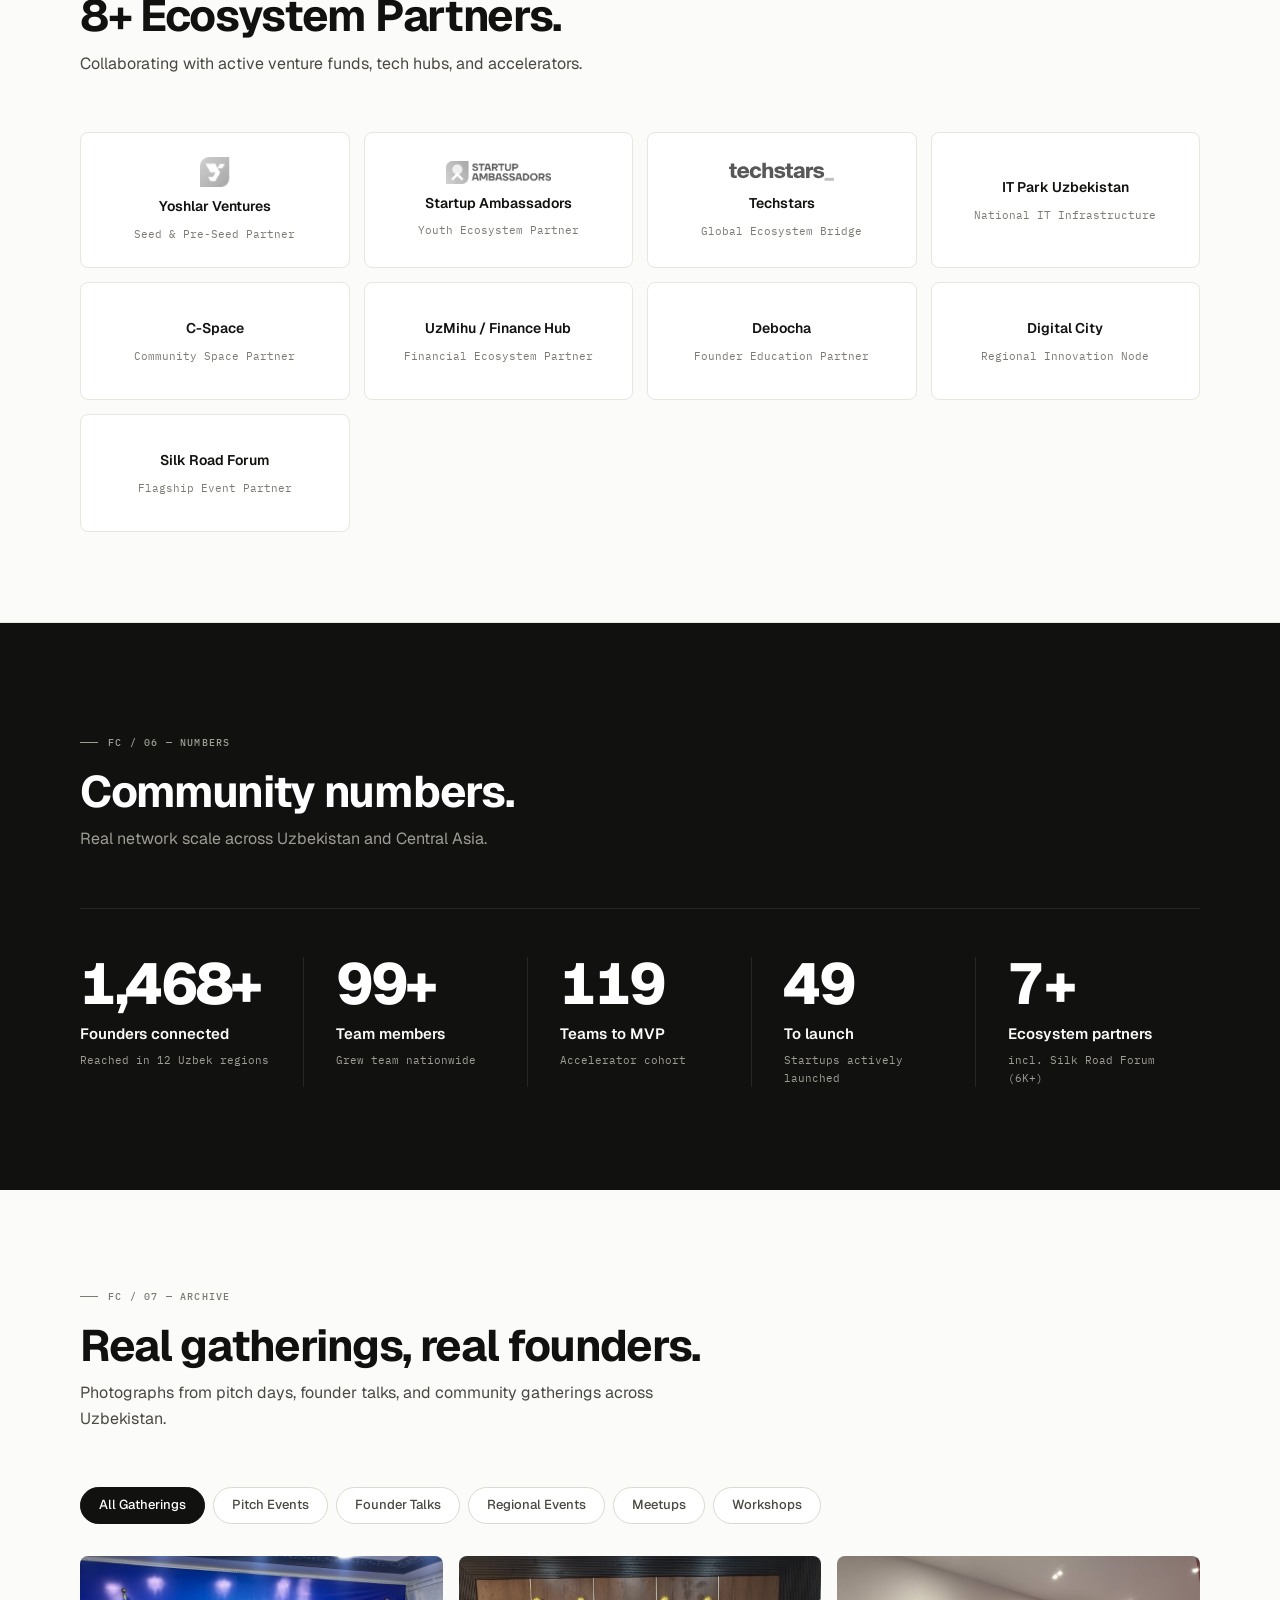
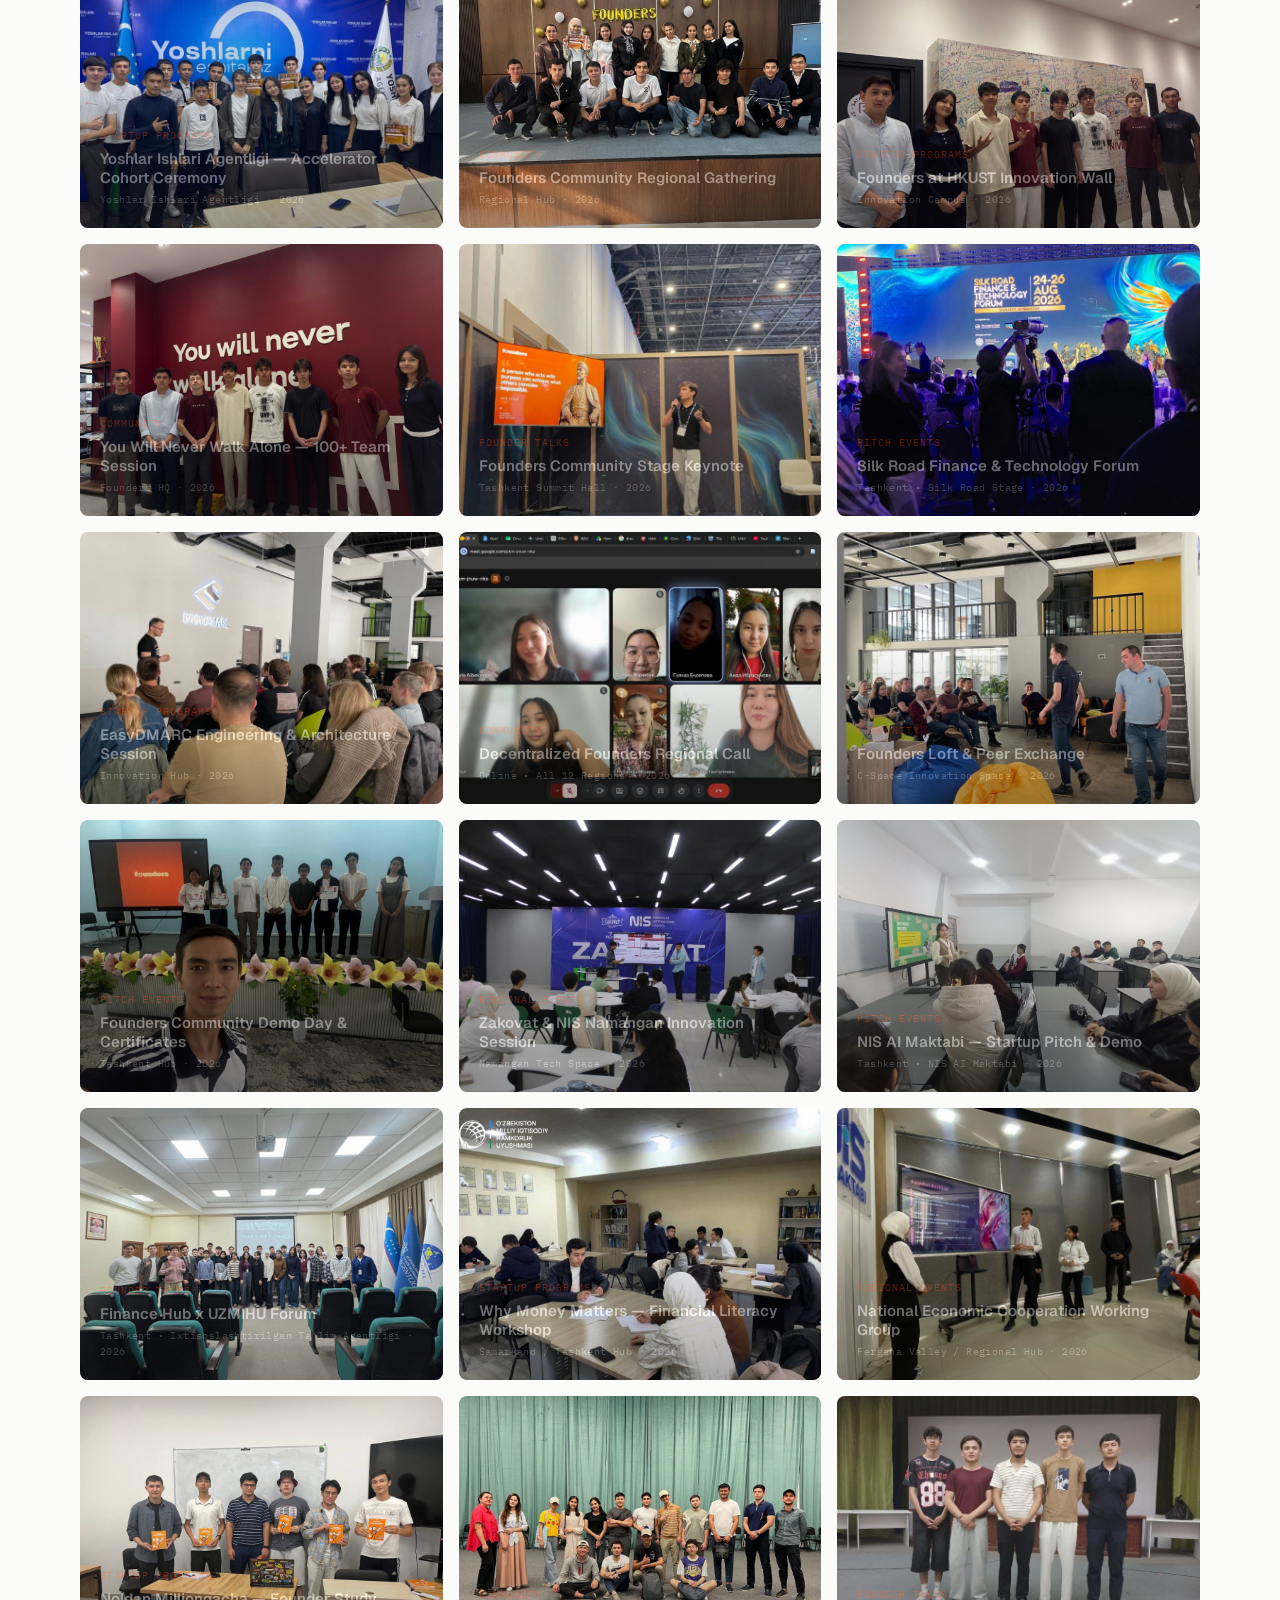
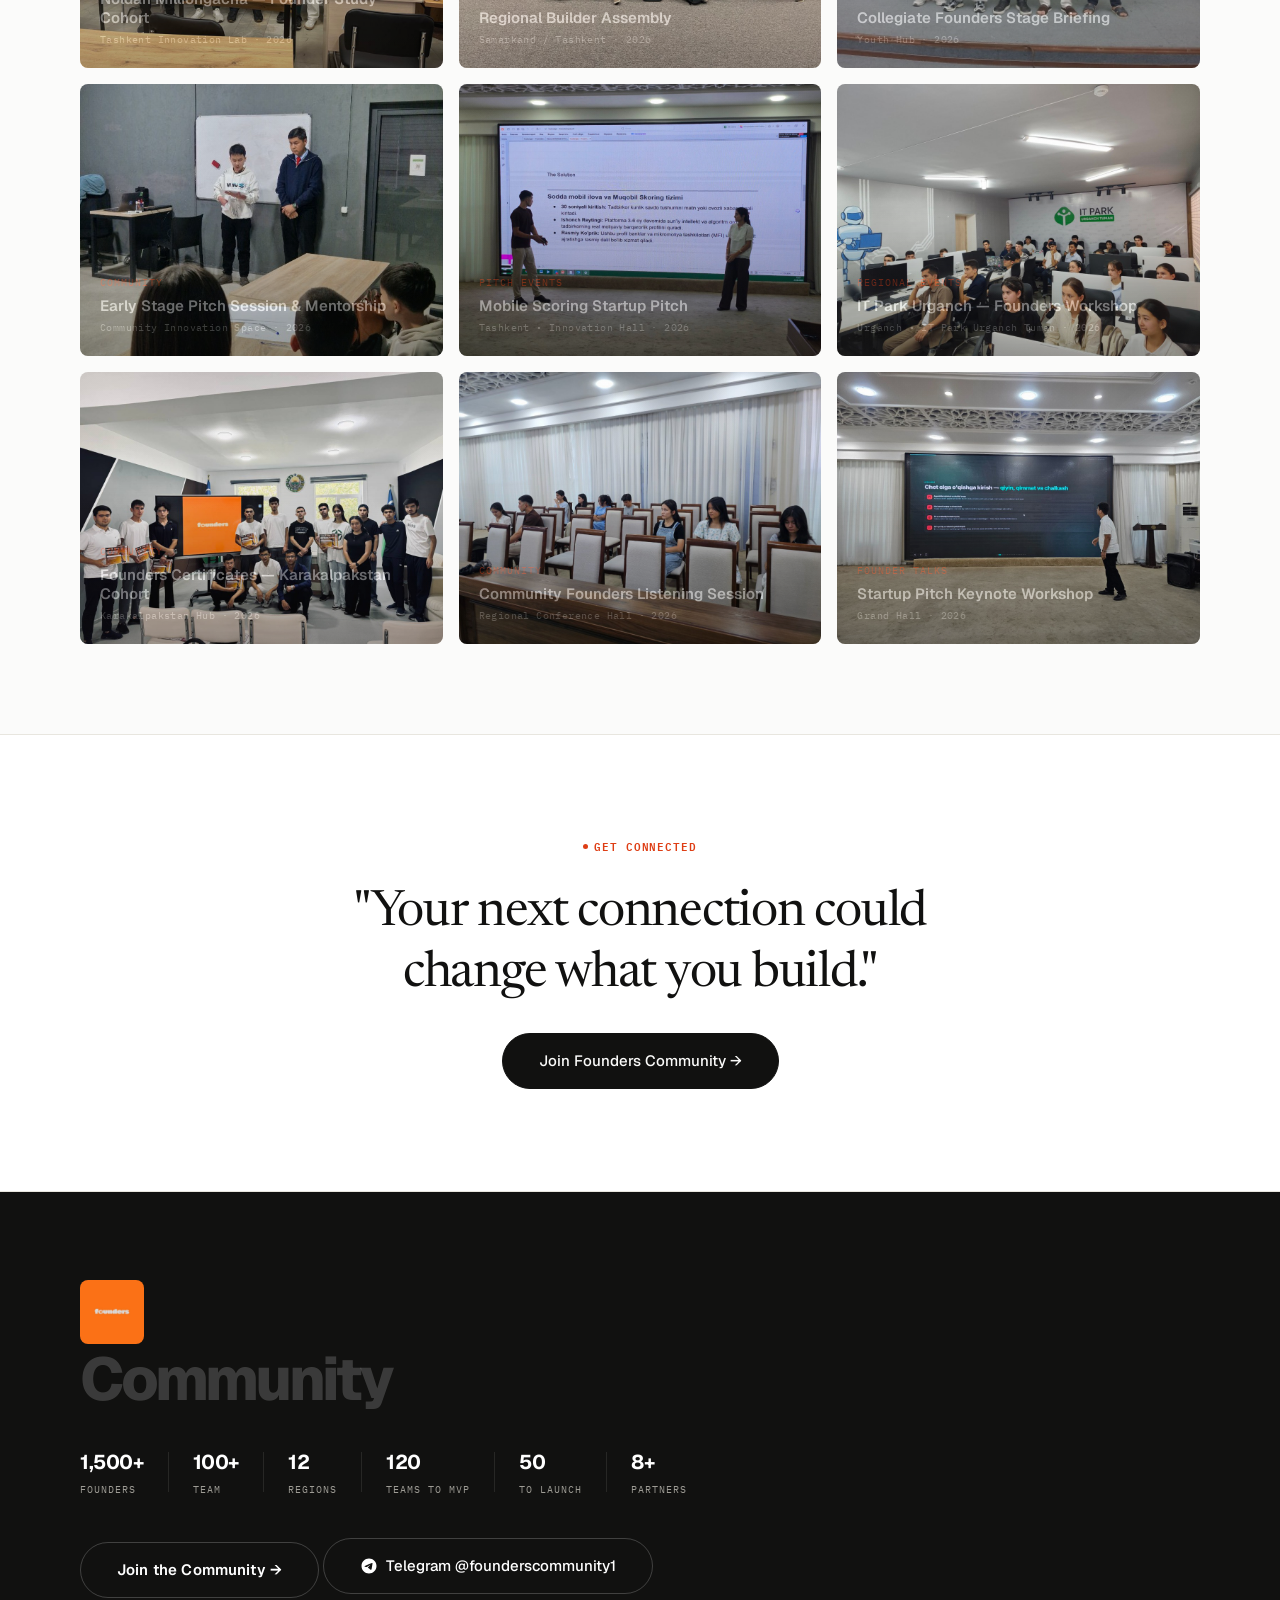
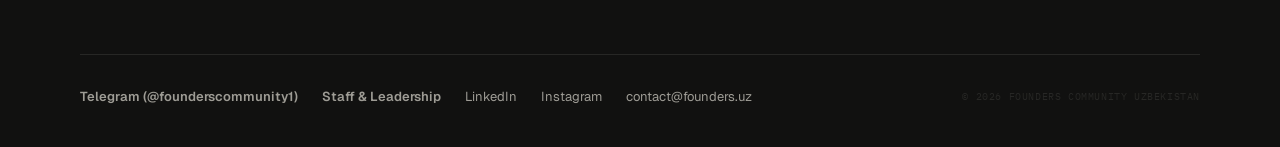
==== commit 7a1d2d0c: "fix(domain): update production domain to founders.founderscommunity.xyz across canonical, sitemap, r" ====
--- a/index.html
+++ b/index.html
@@ -4,27 +4,27 @@
 <head>
   <meta charset="UTF-8">
   <meta name="viewport" content="width=device-width, initial-scale=1.0">
-  <title>Founders Community Uzbekistan — Официальное сообщество фаундеров и стартапов | founders.uz</title>
+  <title>Founders Community Uzbekistan — Официальное сообщество фаундеров и стартапов | founderscommunity.xyz</title>
 
   <!-- Primary SEO Meta Tags -->
   <meta name="title" content="Founders Community Uzbekistan — Официальное сообщество фаундеров и стартапов">
   <meta name="description"
     content="Официальная сеть фаундеров Founders Community Uzbekistan: объединяем 1 500+ основателей стартапов и 100+ членов команды в 12 регионах Узбекистана. Акселератор довел 120 команд до MVP, 50 вышли на рынок. 8+ партнеров (включая Silk Road Forum 6 000+ участников).">
   <meta name="keywords"
-    content="Founders Community Uzbekistan, Founders Uzbekistan, founders.uz, founders uz, founders community, фаундерс узбекистан, сообщество фаундеров, стартапы узбекистана, стартапы ташкент, венчурные инвестиции узбекистан, startup founders Uzbekistan, Tashkent startups, Samarkand founders, Central Asia tech founders, startaplar o'zbekiston, tadbirkorlar">
+    content="Founders Community Uzbekistan, Founders Uzbekistan, founderscommunity.xyz, founders.founderscommunity.xyz, founders.uz, founders uz, founders community, фаундерс узбекистан, сообщество фаундеров, стартапы узбекистана, стартапы ташкент, венчурные инвестиции узбекистан, startup founders Uzbekistan, Tashkent startups, Samarkand founders, Central Asia tech founders, startaplar o'zbekiston, tadbirkorlar">
   <meta name="author" content="Founders Community Uzbekistan">
   <meta name="robots" content="index, follow, max-image-preview:large, max-snippet:-1, max-video-preview:-1">
   <meta name="google-site-verification" content="google5301dbf874e0f4d9">
-  <link rel="canonical" href="https://founders.uz/">
+  <link rel="canonical" href="https://founders.founderscommunity.xyz/">
 
   <!-- Open Graph / Social -->
   <meta property="og:type" content="website">
   <meta property="og:site_name" content="Founders Community Uzbekistan">
-  <meta property="og:url" content="https://founders.uz/">
+  <meta property="og:url" content="https://founders.founderscommunity.xyz/">
   <meta property="og:title" content="Founders Community Uzbekistan — Founder Network">
   <meta property="og:description"
     content="Building the next generation of founders across Uzbekistan. Grew team to 100+; reached 1,500+ founders in 12 Uzbek regions; accelerator took 120 teams to MVP, 50 to launch; 8+ partners.">
-  <meta property="og:image" content="https://founders.uz/assets/founders-logo.png">
+  <meta property="og:image" content="https://founders.founderscommunity.xyz/assets/founders-logo.png">
   <meta property="og:image:width" content="640">
   <meta property="og:image:height" content="640">
   <meta property="og:locale" content="ru_RU">
@@ -33,7 +33,7 @@
   <meta name="twitter:card" content="summary_large_image">
   <meta name="twitter:title" content="Founders Community Uzbekistan">
   <meta name="twitter:description" content="Grew team to 100+; reached 1,500+ founders in 12 Uzbek regions; accelerator took 120 teams to MVP, 50 to launch; 8+ partners.">
-  <meta name="twitter:image" content="https://founders.uz/assets/founders-logo.png">
+  <meta name="twitter:image" content="https://founders.founderscommunity.xyz/assets/founders-logo.png">
 
   <!-- Schema.org JSON-LD Structured Data for Google Search & Knowledge Graph -->
   <script type="application/ld+json">
@@ -42,24 +42,26 @@
     "@graph": [
       {
         "@type": "Organization",
-        "@id": "https://founders.uz/#organization",
+        "@id": "https://founders.founderscommunity.xyz/#organization",
         "name": "Founders Community Uzbekistan",
         "alternateName": [
           "Founders Community",
+          "founderscommunity.xyz",
+          "founders.founderscommunity.xyz",
           "Founders.uz",
           "Founders UZ",
           "Сообщество фаундеров Узбекистана",
           "Founders Hamjamiyati"
         ],
-        "url": "https://founders.uz/",
+        "url": "https://founders.founderscommunity.xyz/",
         "logo": {
           "@type": "ImageObject",
-          "url": "https://founders.uz/assets/founders-logo.png",
+          "url": "https://founders.founderscommunity.xyz/assets/founders-logo.png",
           "width": 640,
           "height": 640,
           "caption": "Founders Community Uzbekistan"
         },
-        "image": "https://founders.uz/assets/founders-logo.png",
+        "image": "https://founders.founderscommunity.xyz/assets/founders-logo.png",
         "sameAs": [
           "https://t.me/founderscommunity1"
         ],
@@ -71,11 +73,11 @@
       },
       {
         "@type": "WebSite",
-        "@id": "https://founders.uz/#website",
-        "url": "https://founders.uz/",
+        "@id": "https://founders.founderscommunity.xyz/#website",
+        "url": "https://founders.founderscommunity.xyz/",
         "name": "Founders Community Uzbekistan",
         "publisher": {
-          "@id": "https://founders.uz/#organization"
+          "@id": "https://founders.founderscommunity.xyz/#organization"
         },
         "inLanguage": ["en", "ru", "uz"]
       }
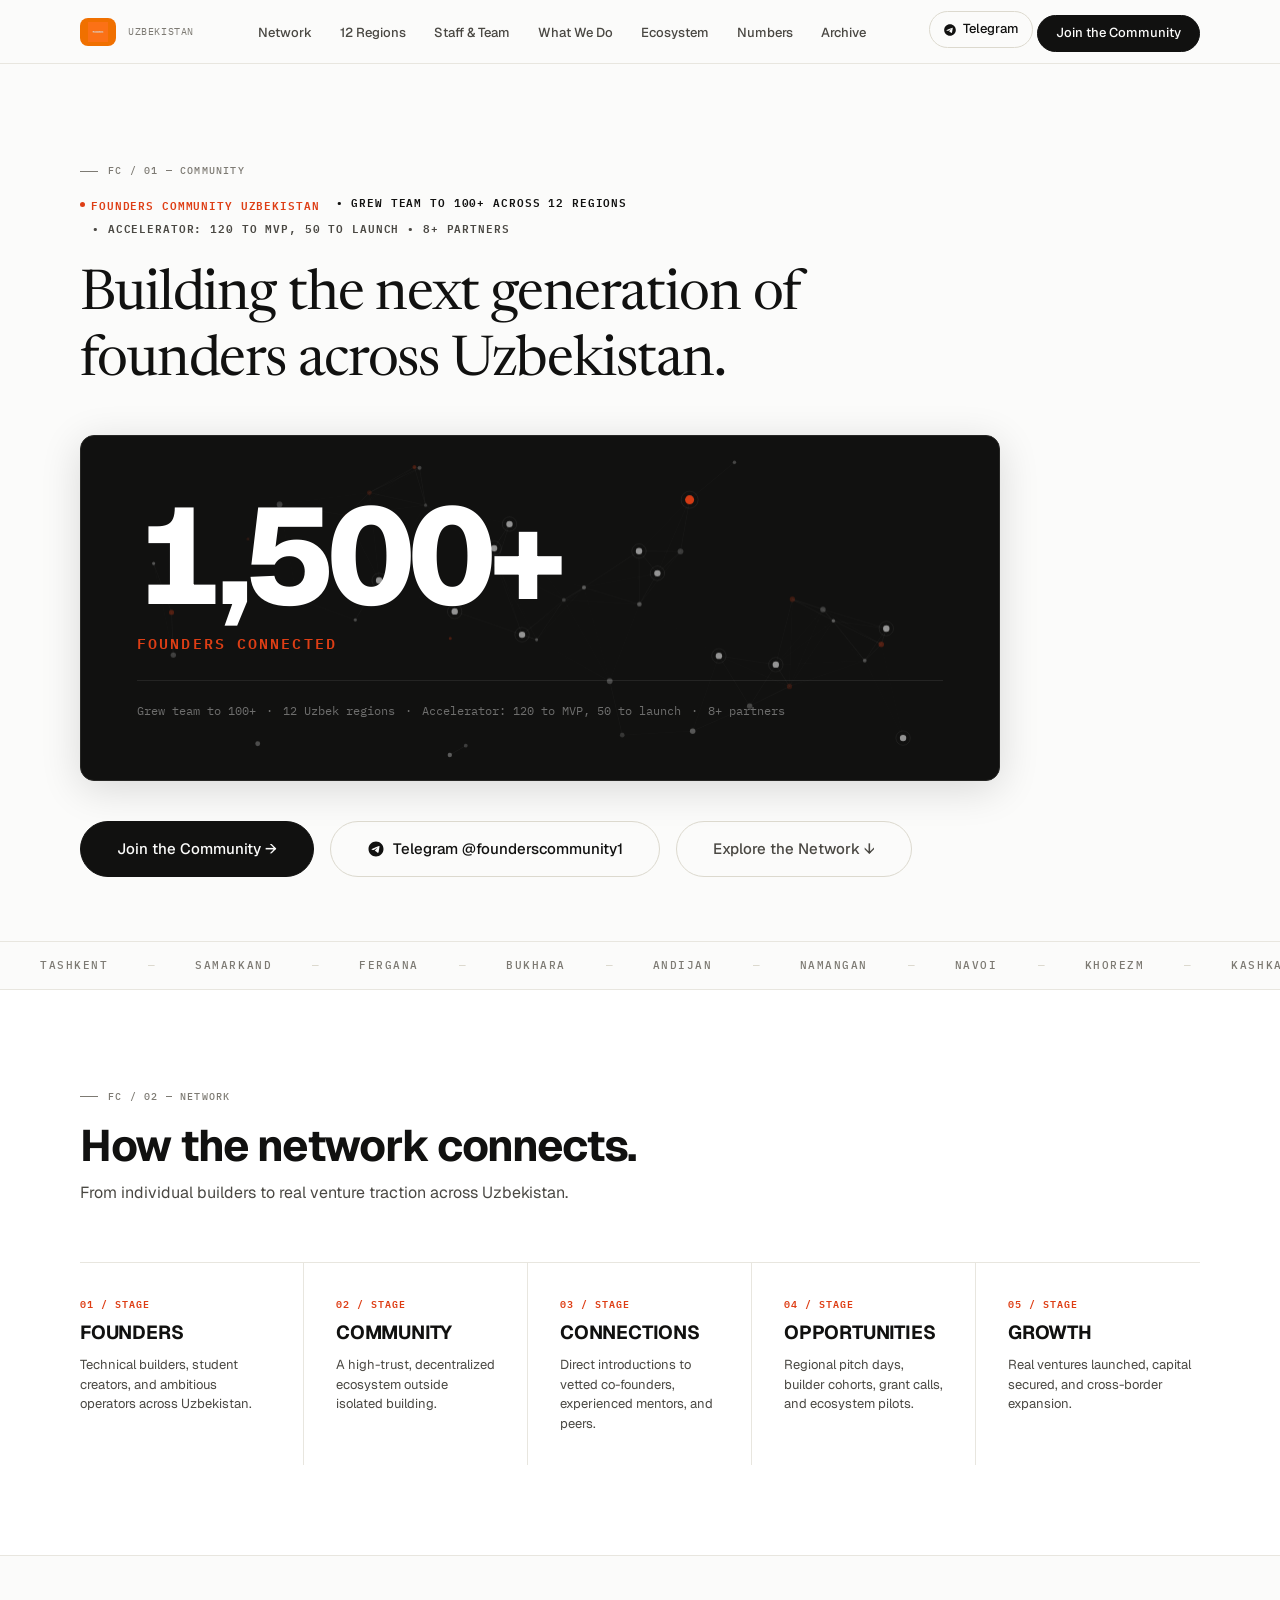
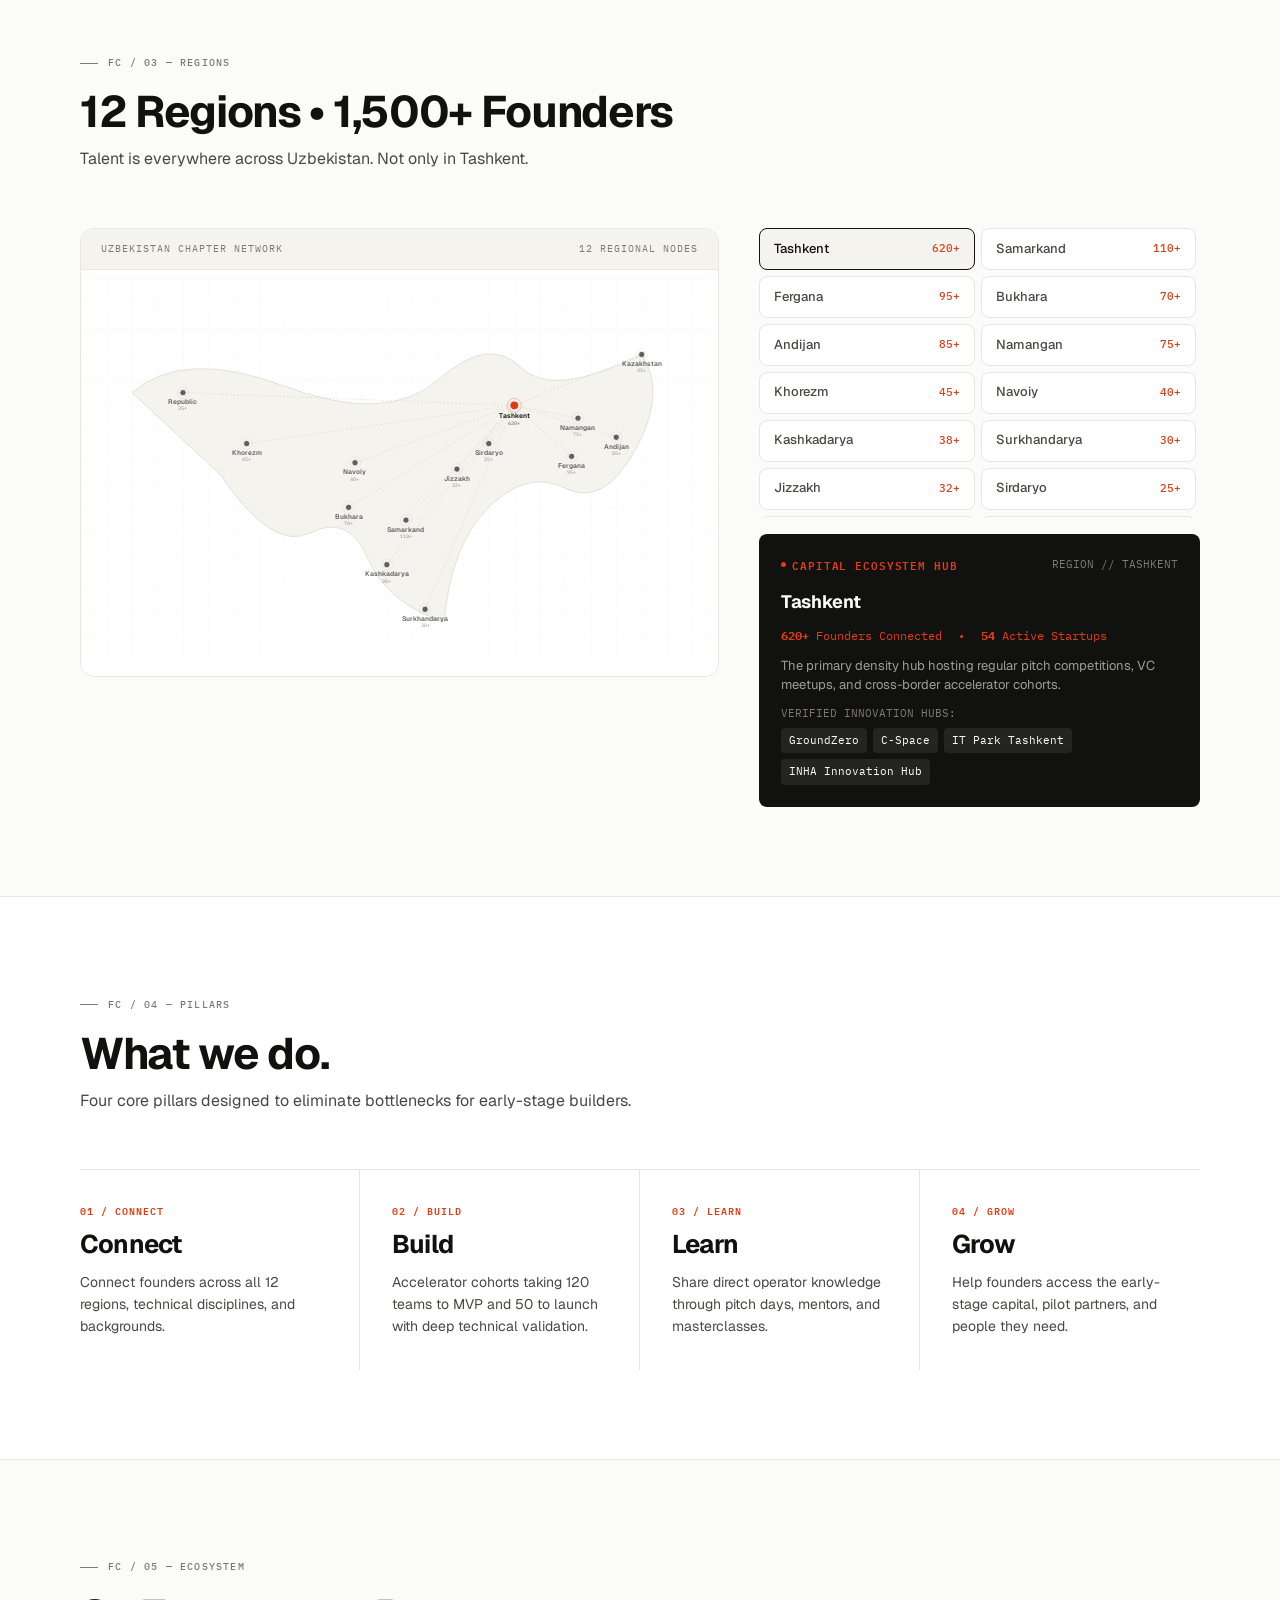
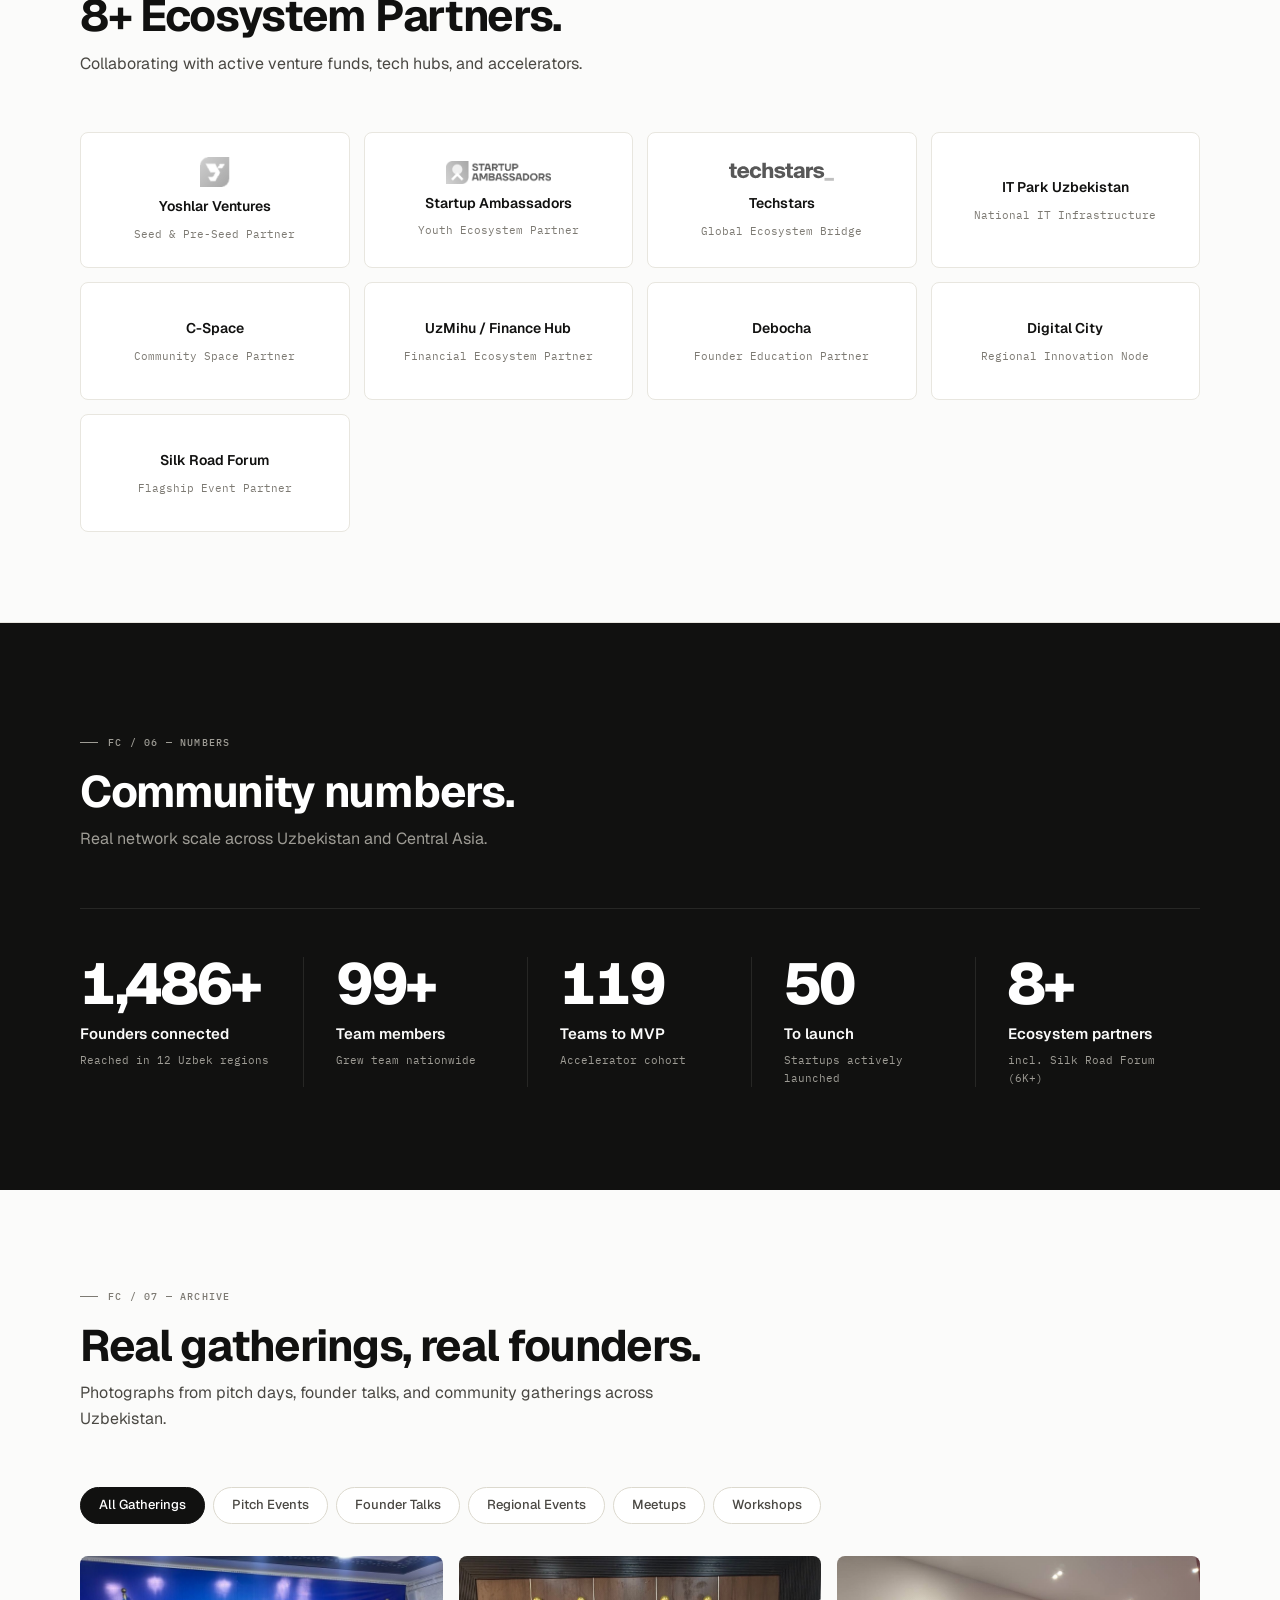
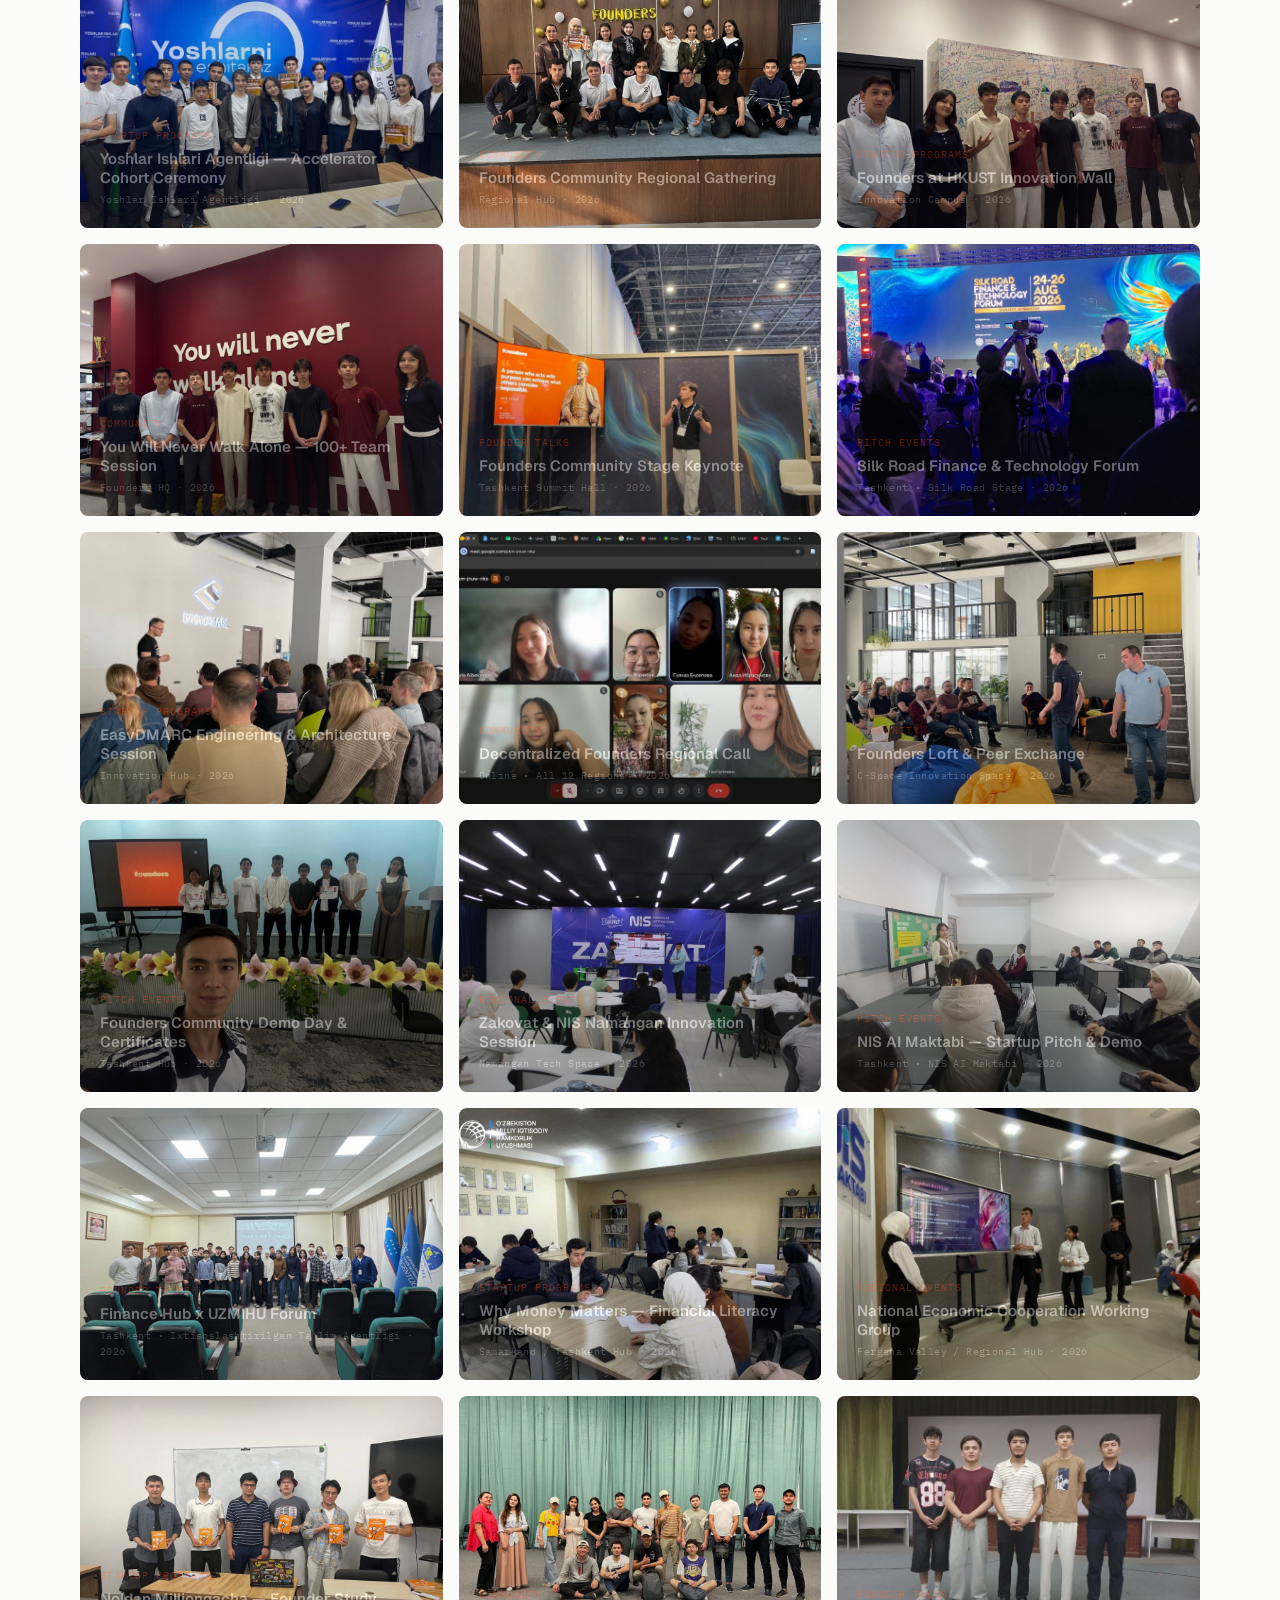
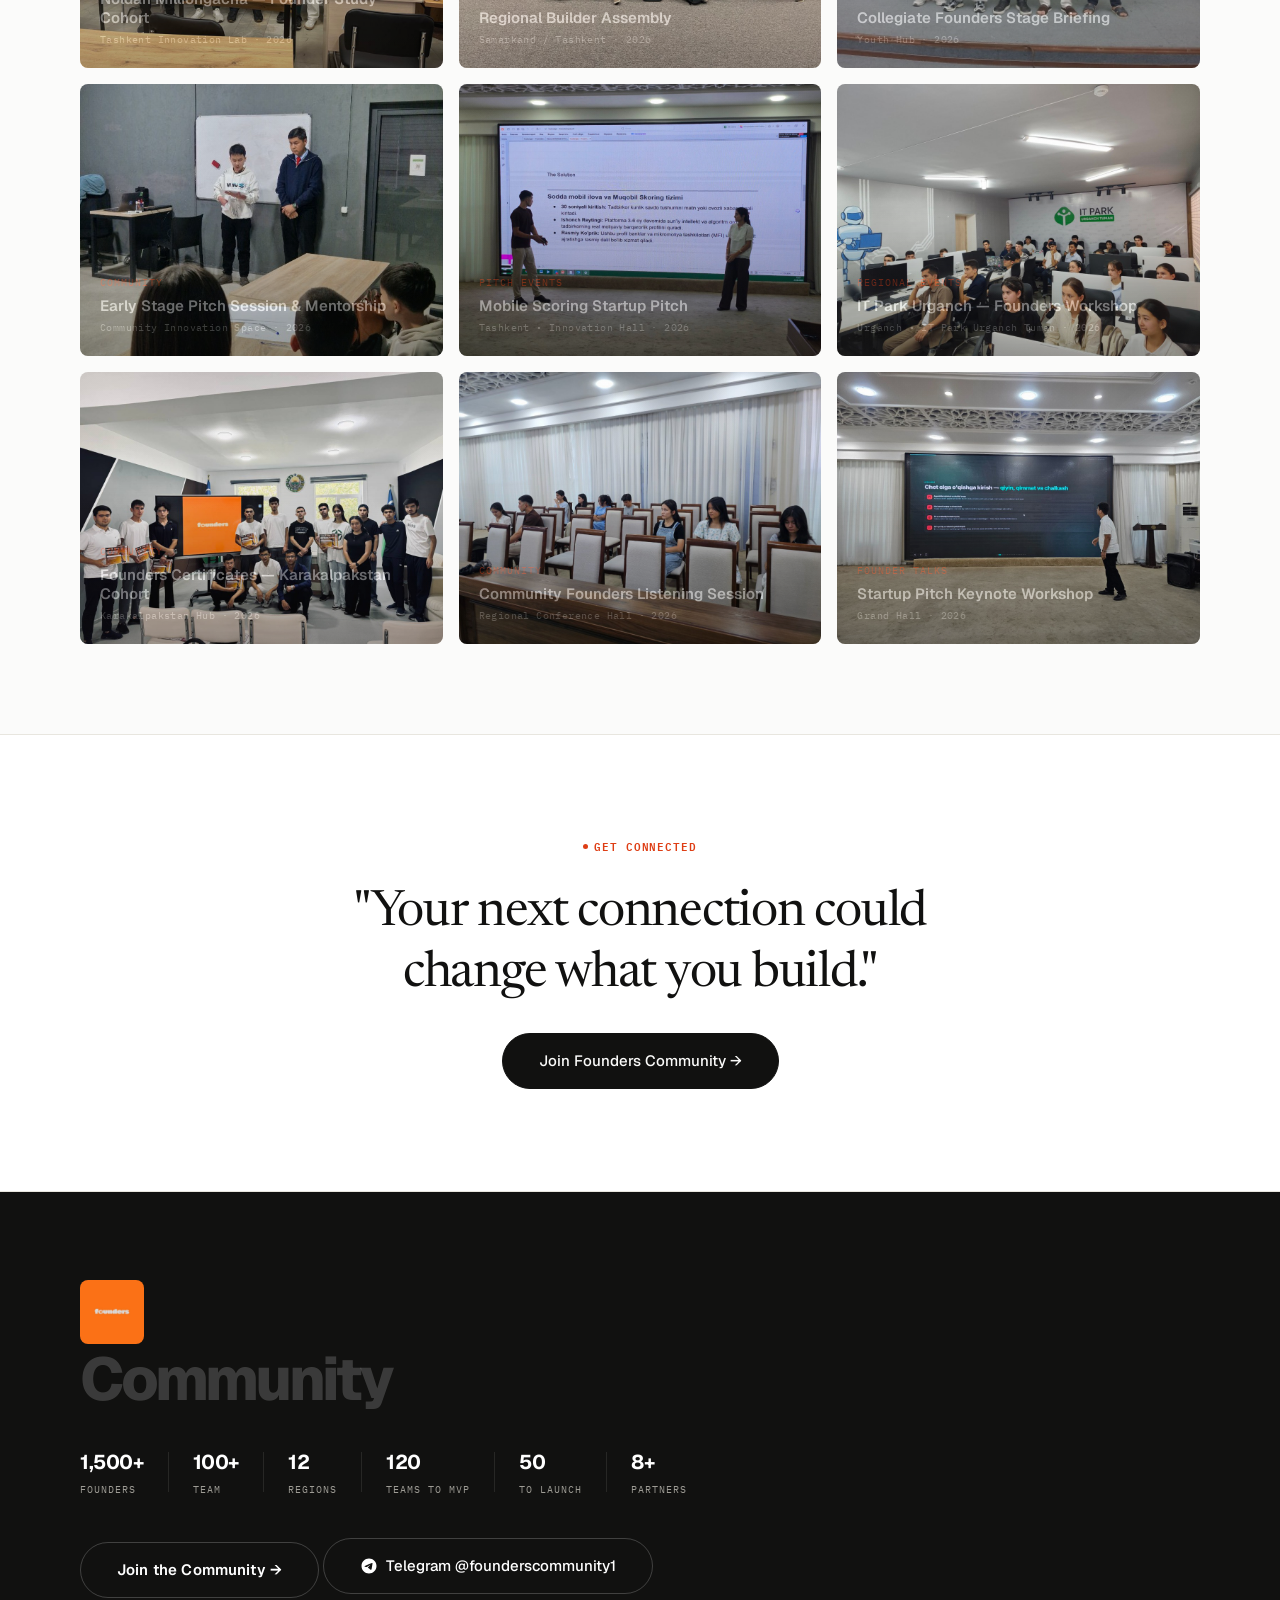
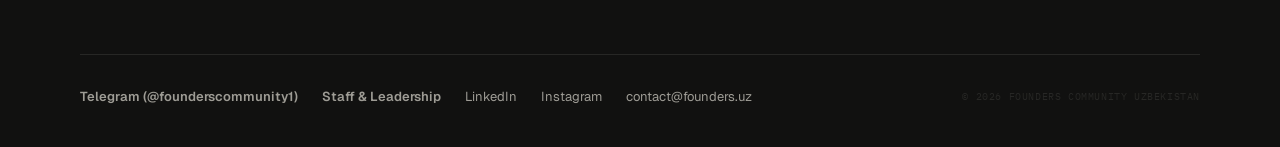
==== commit 8b357cd7: "feat(seo): pre-render ecosystem partners and documentary gallery directly into static HTML for insta" ====
--- a/index.html
+++ b/index.html
@@ -386,7 +386,45 @@
         </div>
 
         <div class="partners-grid" id="partners-wall">
-          <!-- Rendered dynamically via js/app.js -->
+          <a class="partner-card reveal" href="https://yoshlarventures.uz" target="_blank" rel="noopener noreferrer" aria-label="Yoshlar Ventures">
+            <img src="assets/yoshlar-ventures.png" alt="Yoshlar Ventures" class="partner-logo-img" onerror="this.style.display='none';">
+            <span class="partner-name">Yoshlar Ventures</span>
+            <span class="partner-role">Seed & Pre-Seed Partner</span>
+          </a>
+          <a class="partner-card reveal reveal-delay-1" href="https://www.startupambassadors.uz" target="_blank" rel="noopener noreferrer" aria-label="Startup Ambassadors">
+            <img src="assets/startup-ambassadors.png" alt="Startup Ambassadors" class="partner-logo-img" onerror="this.style.display='none';">
+            <span class="partner-name">Startup Ambassadors</span>
+            <span class="partner-role">Youth Ecosystem Partner</span>
+          </a>
+          <a class="partner-card reveal reveal-delay-2" href="https://www.techstars.com" target="_blank" rel="noopener noreferrer" aria-label="Techstars">
+            <img src="assets/techstars-logo.svg" alt="Techstars" class="partner-logo-img" onerror="this.style.display='none';">
+            <span class="partner-name">Techstars</span>
+            <span class="partner-role">Global Ecosystem Bridge</span>
+          </a>
+          <a class="partner-card reveal reveal-delay-3" href="https://it-park.uz" target="_blank" rel="noopener noreferrer" aria-label="IT Park Uzbekistan">
+            <span class="partner-name">IT Park Uzbekistan</span>
+            <span class="partner-role">National IT Infrastructure</span>
+          </a>
+          <a class="partner-card reveal" href="https://cspace.uz" target="_blank" rel="noopener noreferrer" aria-label="C-Space">
+            <span class="partner-name">C-Space</span>
+            <span class="partner-role">Community Space Partner</span>
+          </a>
+          <a class="partner-card reveal" href="https://uzmihu.uz" target="_blank" rel="noopener noreferrer" aria-label="UzMihu / Finance Hub">
+            <span class="partner-name">UzMihu / Finance Hub</span>
+            <span class="partner-role">Financial Ecosystem Partner</span>
+          </a>
+          <a class="partner-card reveal" href="https://debocha.uz" target="_blank" rel="noopener noreferrer" aria-label="Debocha">
+            <span class="partner-name">Debocha</span>
+            <span class="partner-role">Founder Education Partner</span>
+          </a>
+          <a class="partner-card reveal" href="https://digitalcity.uz" target="_blank" rel="noopener noreferrer" aria-label="Digital City">
+            <span class="partner-name">Digital City</span>
+            <span class="partner-role">Regional Innovation Node</span>
+          </a>
+          <a class="partner-card reveal" href="https://silkroadforum.uz" target="_blank" rel="noopener noreferrer" aria-label="Silk Road Forum">
+            <span class="partner-name">Silk Road Forum</span>
+            <span class="partner-role">Flagship Event Partner</span>
+          </a>
         </div>
       </div>
     </section>
@@ -457,7 +495,86 @@
         </div>
 
         <div class="gallery-grid" id="gallery-grid">
-          <!-- Populated dynamically via js/app.js -->
+          <div class="gallery-item reveal">
+            <img src="assets/gallery/event-yoshlar-ishlari.jpg" alt="Yoshlar Ishlari Agentligi — Accelerator Cohort Ceremony" loading="lazy">
+            <div class="gallery-overlay">
+              <div class="gallery-overlay-cat">Startup Programs</div>
+              <div class="gallery-overlay-title">Yoshlar Ishlari Agentligi — Accelerator Cohort Ceremony</div>
+              <div style="font-family: var(--font-mono); font-size: 0.625rem; color: rgba(251,251,250,0.55); margin-top: 0.3rem; letter-spacing: 0.04em;">
+                Yoshlar Ishlari Agentligi · 2026
+              </div>
+            </div>
+          </div>
+          <div class="gallery-item reveal">
+            <img src="assets/gallery/event-founders-stage.png" alt="Founders Community Regional Gathering" loading="lazy">
+            <div class="gallery-overlay">
+              <div class="gallery-overlay-cat">Community</div>
+              <div class="gallery-overlay-title">Founders Community Regional Gathering</div>
+              <div style="font-family: var(--font-mono); font-size: 0.625rem; color: rgba(251,251,250,0.55); margin-top: 0.3rem; letter-spacing: 0.04em;">
+                Regional Hub · 2026
+              </div>
+            </div>
+          </div>
+          <div class="gallery-item reveal">
+            <img src="assets/gallery/event-hkust-wall.png" alt="Founders at HKUST Innovation Wall" loading="lazy">
+            <div class="gallery-overlay">
+              <div class="gallery-overlay-cat">Startup Programs</div>
+              <div class="gallery-overlay-title">Founders at HKUST Innovation Wall</div>
+              <div style="font-family: var(--font-mono); font-size: 0.625rem; color: rgba(251,251,250,0.55); margin-top: 0.3rem; letter-spacing: 0.04em;">
+                Innovation Campus · 2026
+              </div>
+            </div>
+          </div>
+          <div class="gallery-item reveal">
+            <img src="assets/gallery/event-never-walk-alone.png" alt="You Will Never Walk Alone — 100+ Team Session" loading="lazy">
+            <div class="gallery-overlay">
+              <div class="gallery-overlay-cat">Community</div>
+              <div class="gallery-overlay-title">You Will Never Walk Alone — 100+ Team Session</div>
+              <div style="font-family: var(--font-mono); font-size: 0.625rem; color: rgba(251,251,250,0.55); margin-top: 0.3rem; letter-spacing: 0.04em;">
+                Founders HQ · 2026
+              </div>
+            </div>
+          </div>
+          <div class="gallery-item reveal">
+            <img src="assets/gallery/founders-stage-keynote.jpg" alt="Founders Community Stage Keynote" loading="lazy">
+            <div class="gallery-overlay">
+              <div class="gallery-overlay-cat">Founder Talks</div>
+              <div class="gallery-overlay-title">Founders Community Stage Keynote</div>
+              <div style="font-family: var(--font-mono); font-size: 0.625rem; color: rgba(251,251,250,0.55); margin-top: 0.3rem; letter-spacing: 0.04em;">
+                Tashkent Summit Hall · 2026
+              </div>
+            </div>
+          </div>
+          <div class="gallery-item reveal">
+            <img src="assets/gallery/silk-road-forum.jpg" alt="Silk Road Finance & Technology Forum" loading="lazy">
+            <div class="gallery-overlay">
+              <div class="gallery-overlay-cat">Pitch Events</div>
+              <div class="gallery-overlay-title">Silk Road Finance & Technology Forum</div>
+              <div style="font-family: var(--font-mono); font-size: 0.625rem; color: rgba(251,251,250,0.55); margin-top: 0.3rem; letter-spacing: 0.04em;">
+                Tashkent • Silk Road Stage · 2026
+              </div>
+            </div>
+          </div>
+          <div class="gallery-item reveal">
+            <img src="assets/gallery/easydmarc-tech-workshop.jpg" alt="EasyDMARC Engineering & Architecture Session" loading="lazy">
+            <div class="gallery-overlay">
+              <div class="gallery-overlay-cat">Startup Programs</div>
+              <div class="gallery-overlay-title">EasyDMARC Engineering & Architecture Session</div>
+              <div style="font-family: var(--font-mono); font-size: 0.625rem; color: rgba(251,251,250,0.55); margin-top: 0.3rem; letter-spacing: 0.04em;">
+                Innovation Hub · 2026
+              </div>
+            </div>
+          </div>
+          <div class="gallery-item reveal">
+            <img src="assets/gallery/virtual-founders-meet.jpg" alt="Decentralized Founders Regional Call" loading="lazy">
+            <div class="gallery-overlay">
+              <div class="gallery-overlay-cat">Community</div>
+              <div class="gallery-overlay-title">Decentralized Founders Regional Call</div>
+              <div style="font-family: var(--font-mono); font-size: 0.625rem; color: rgba(251,251,250,0.55); margin-top: 0.3rem; letter-spacing: 0.04em;">
+                Online • All 12 Regions · 2026
+              </div>
+            </div>
+          </div>
         </div>
       </div>
     </section>
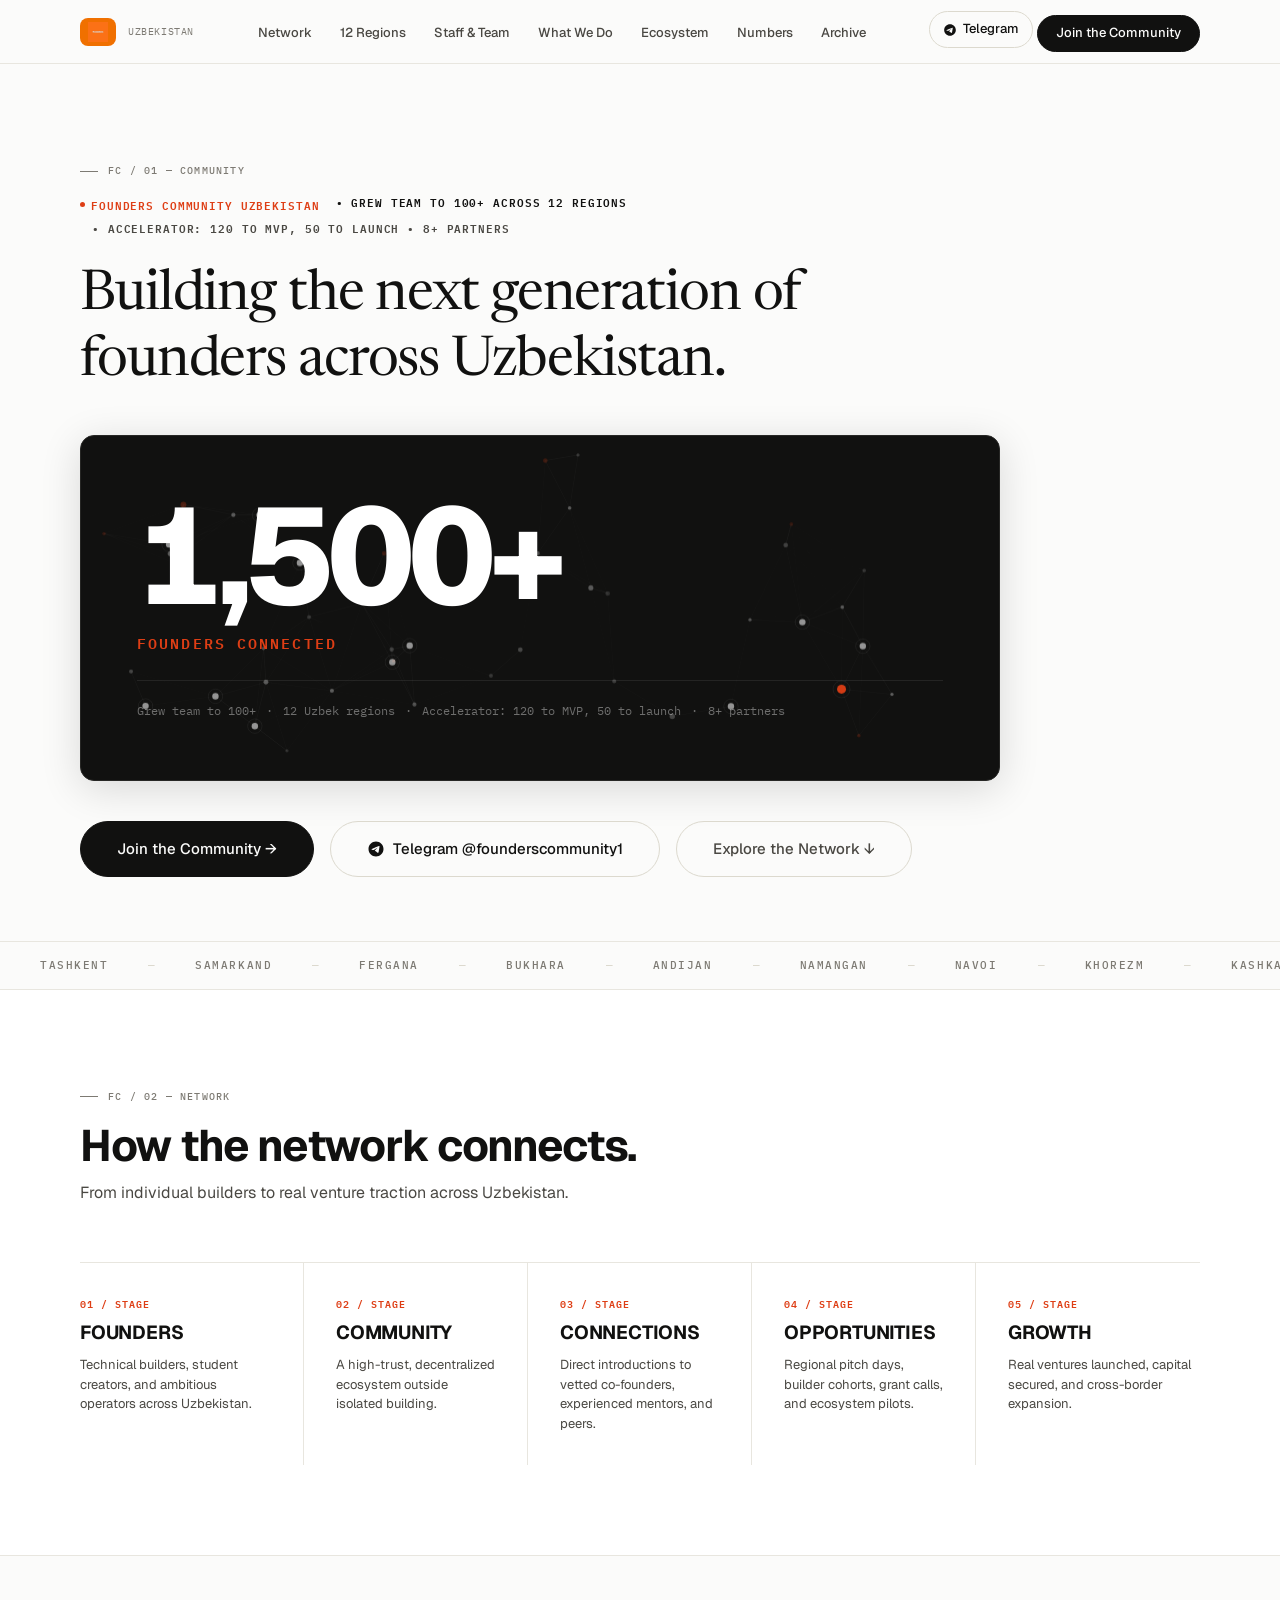
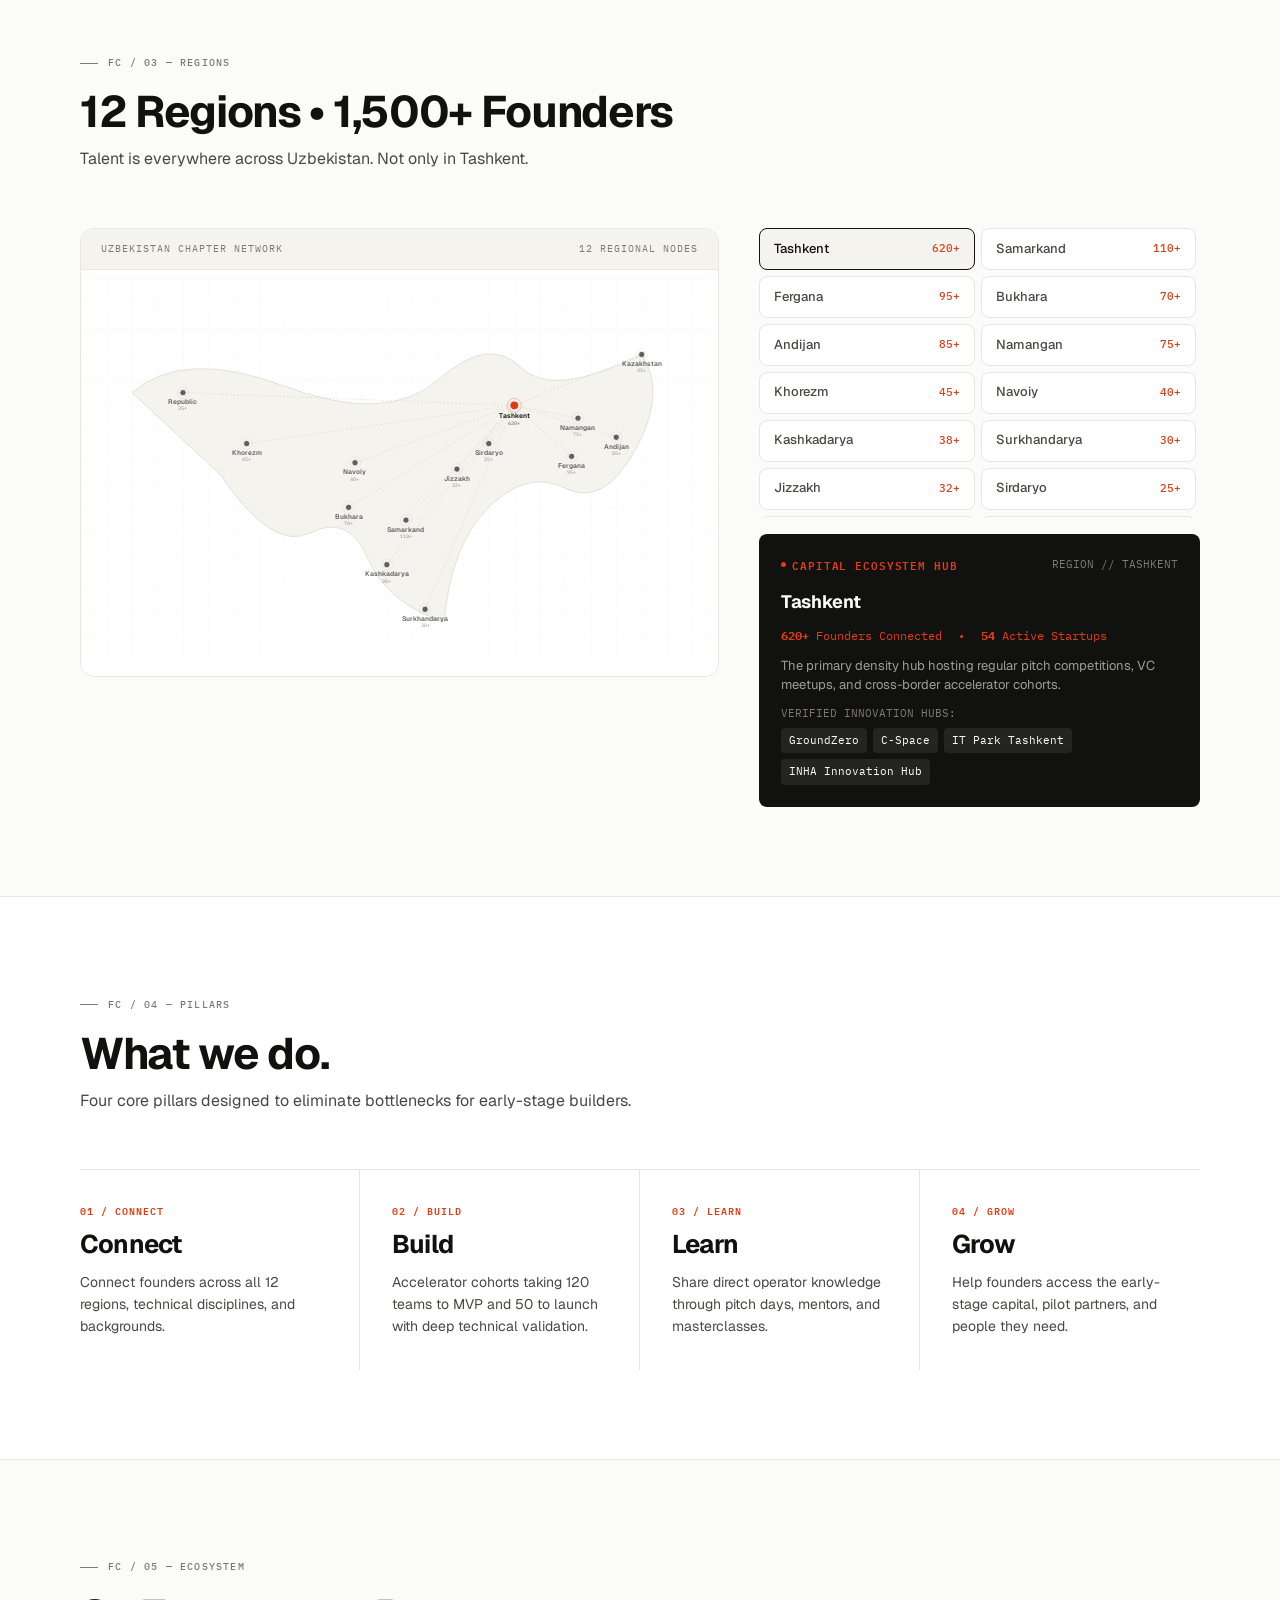
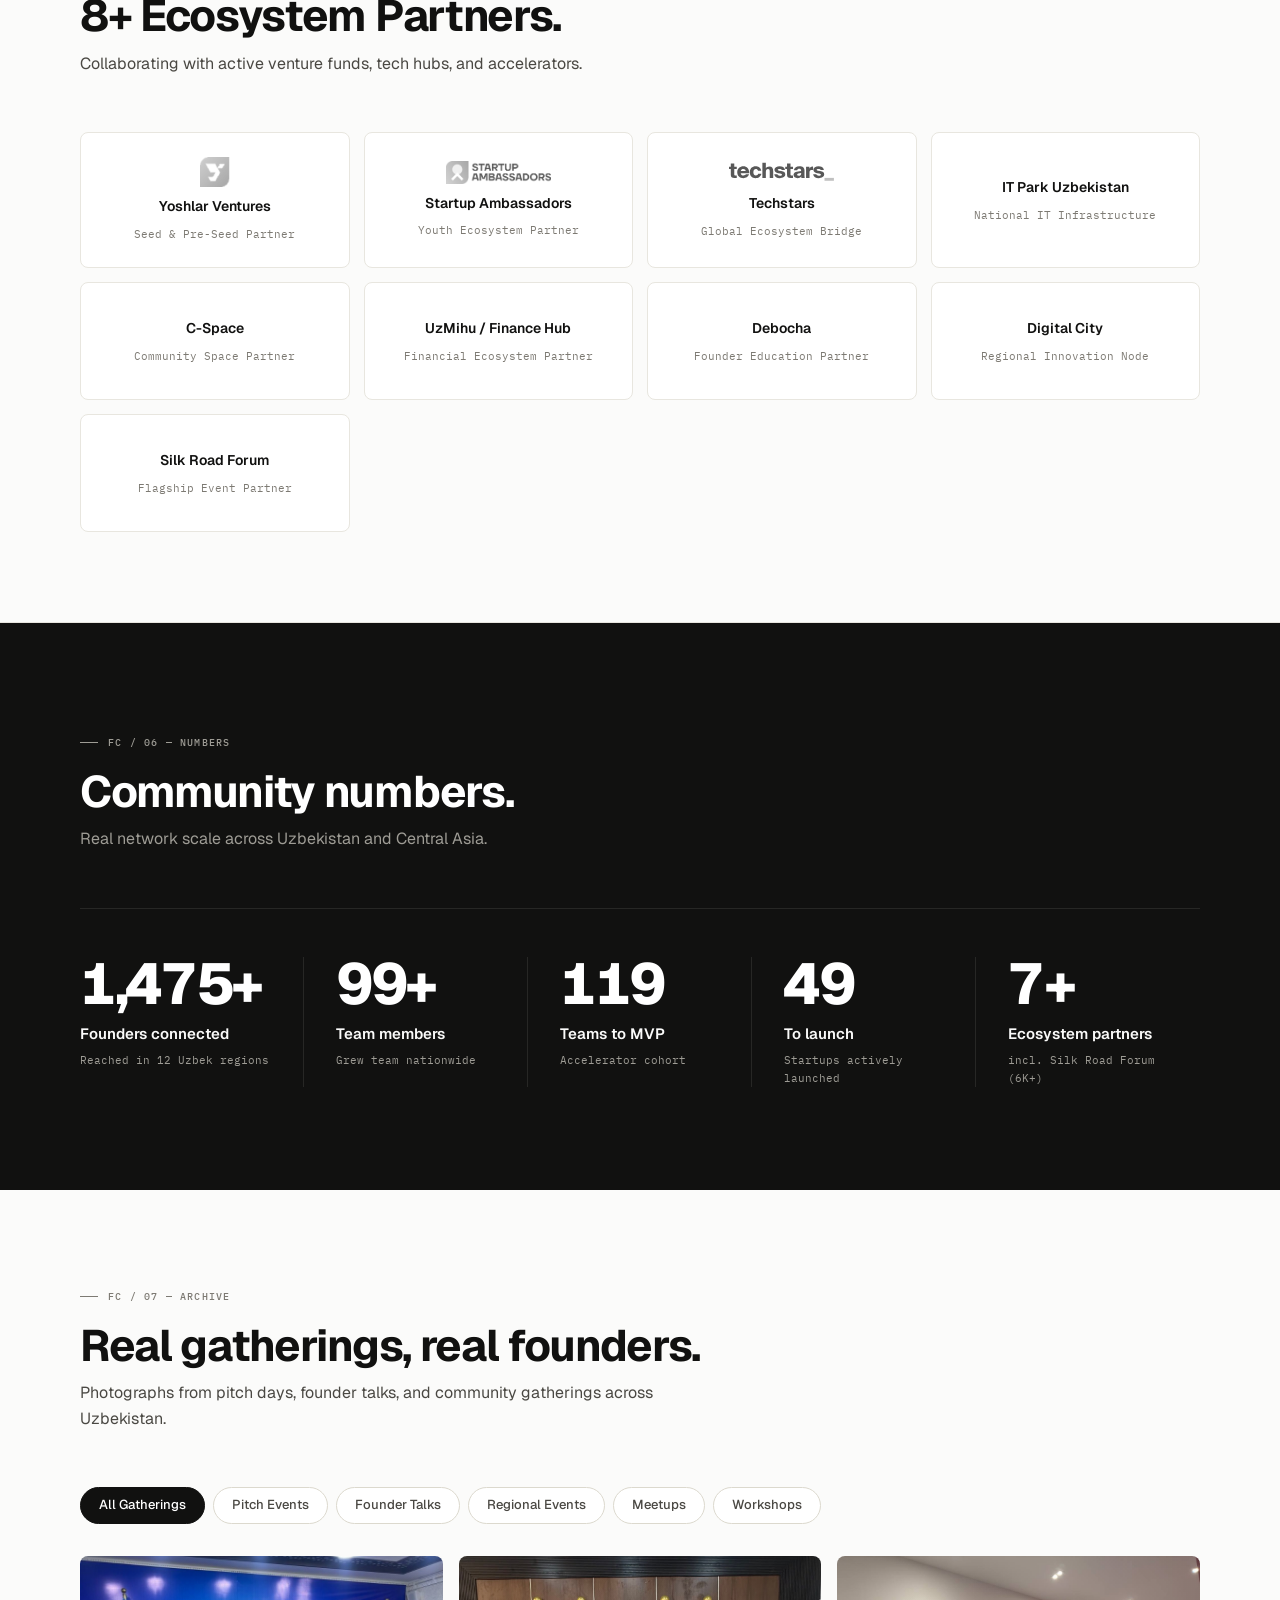
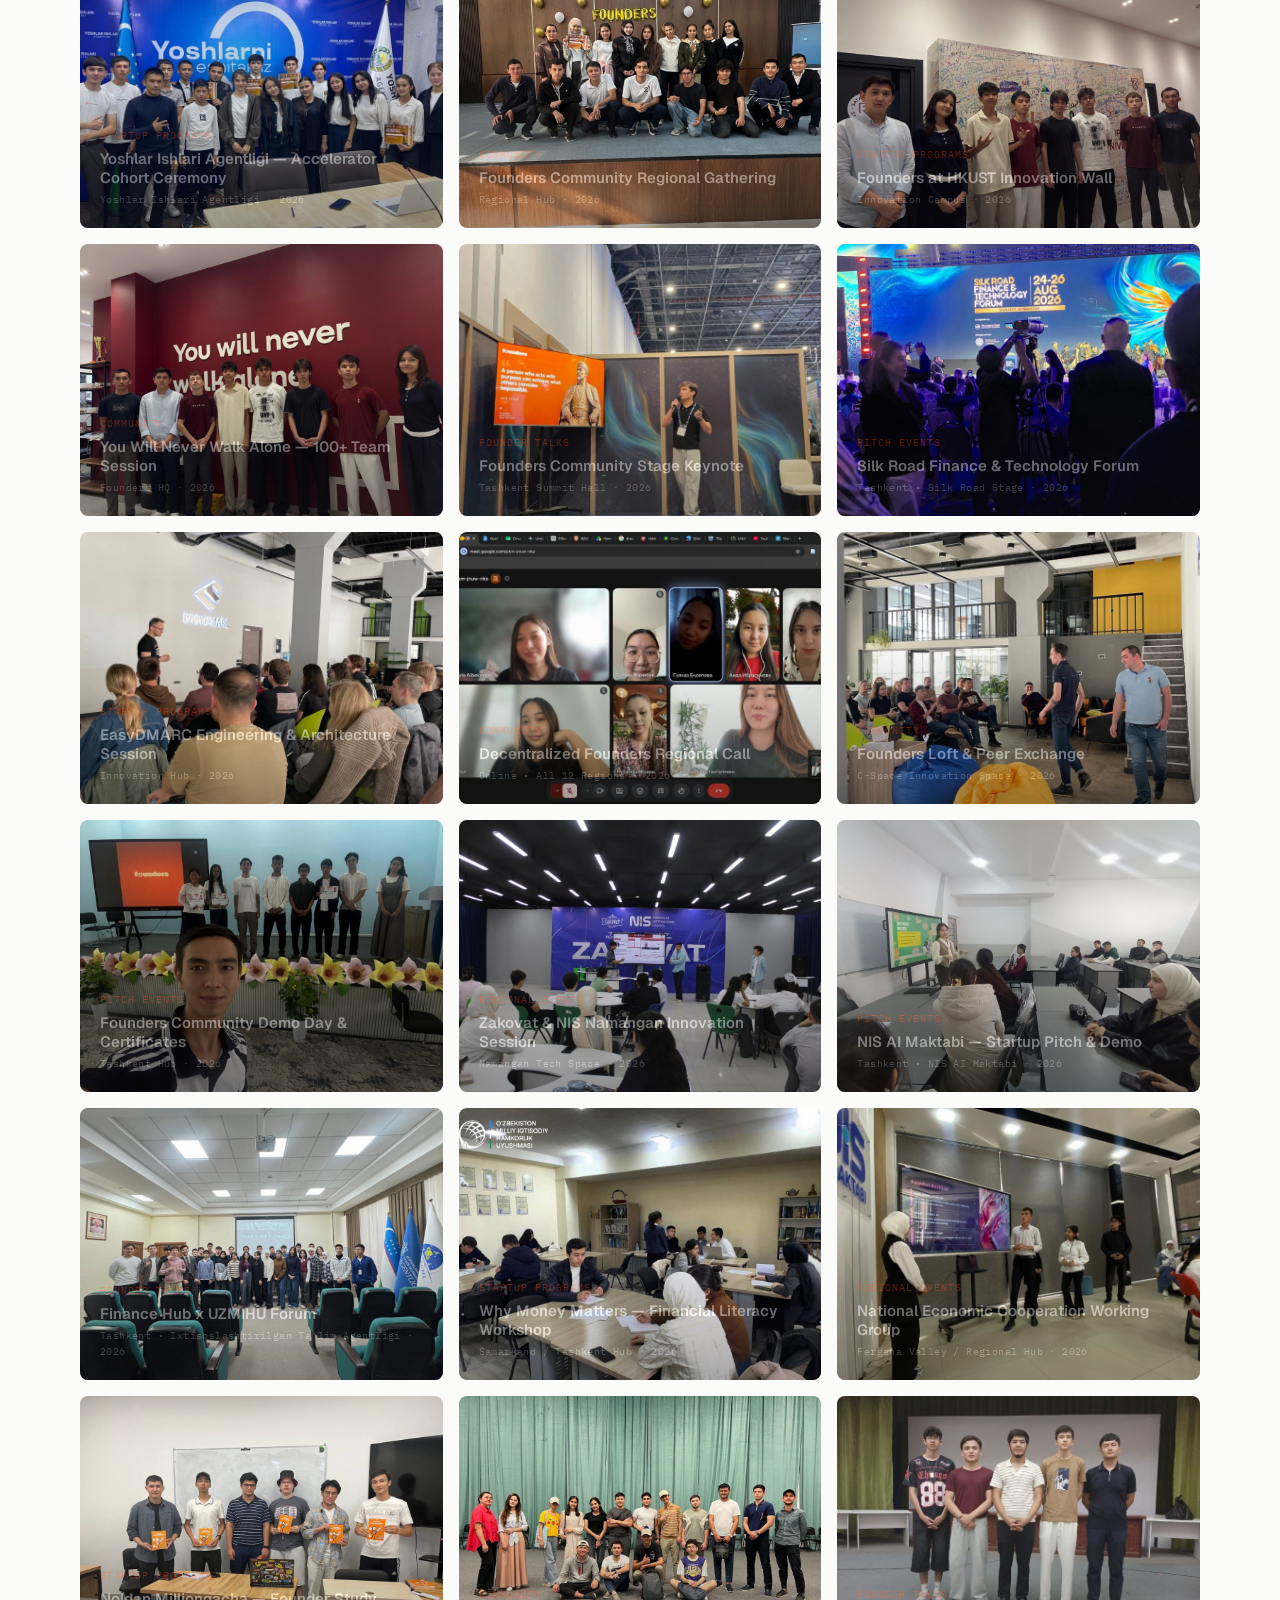
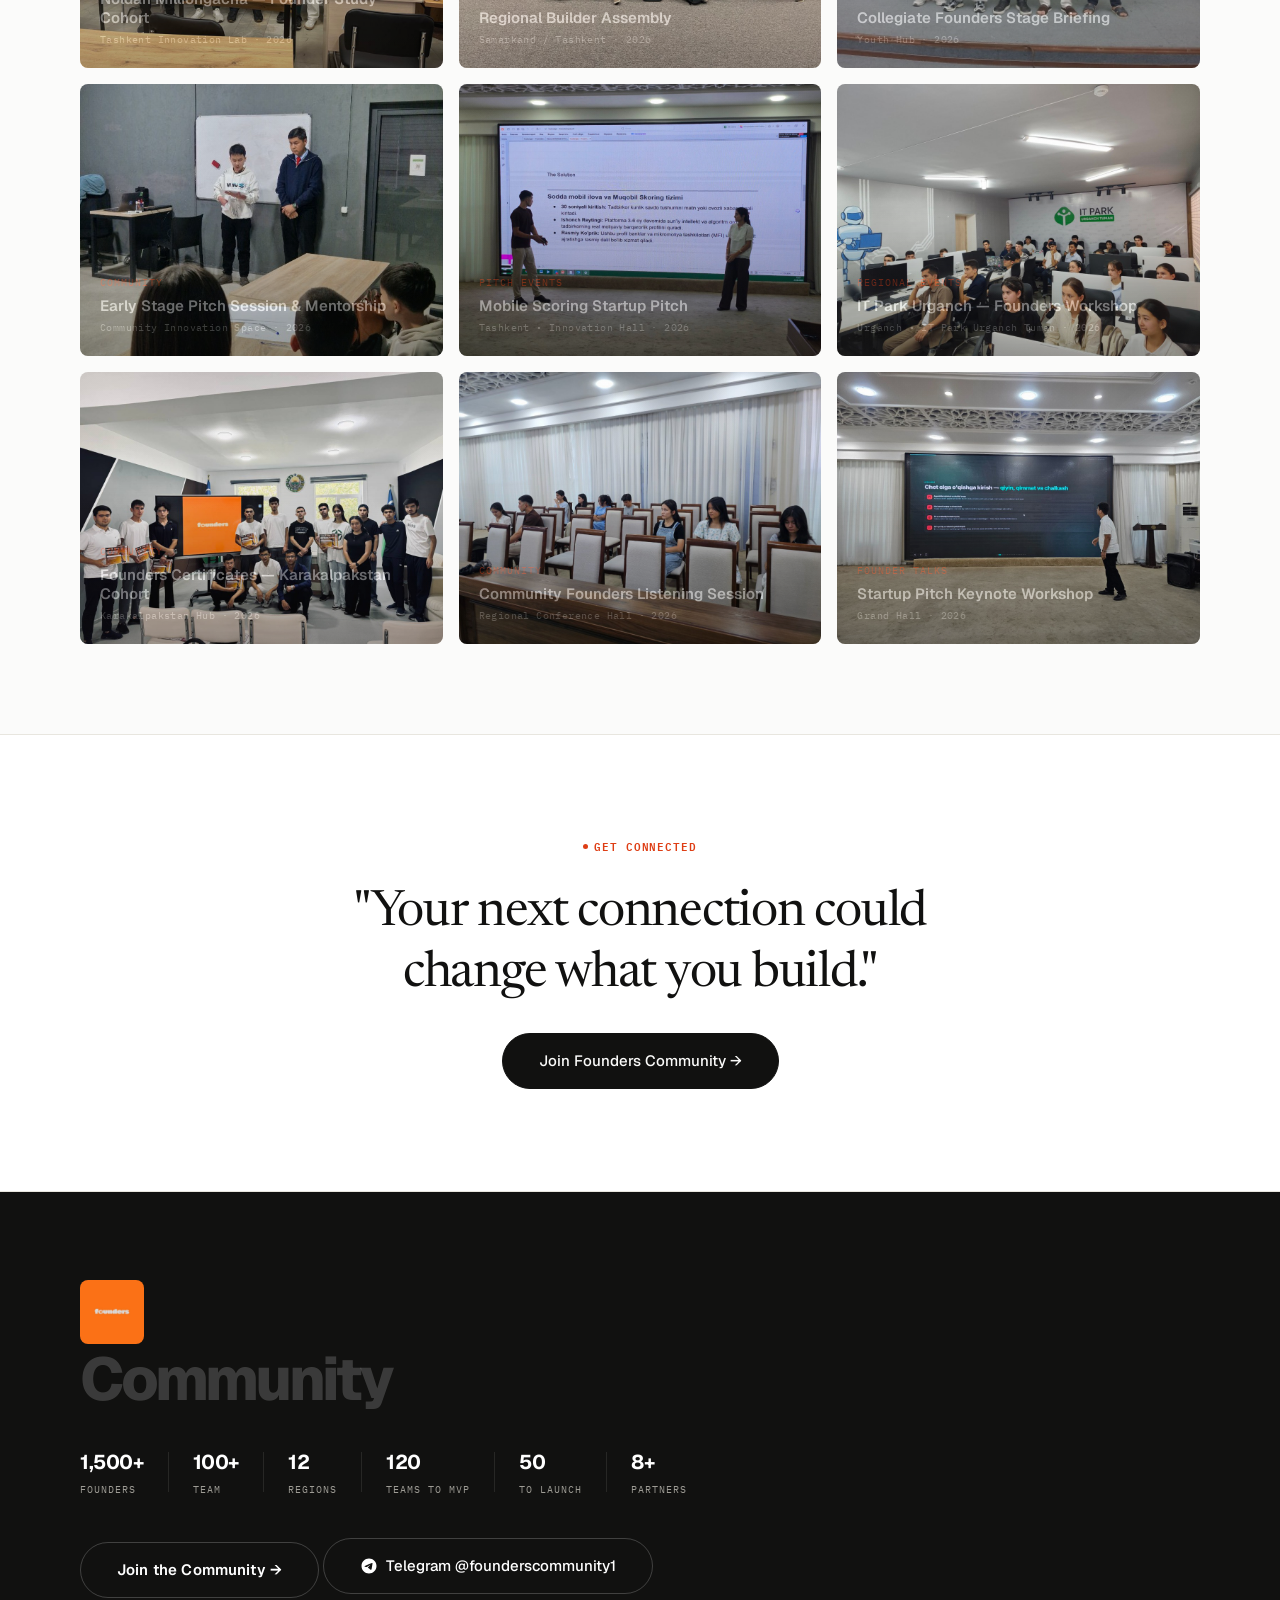
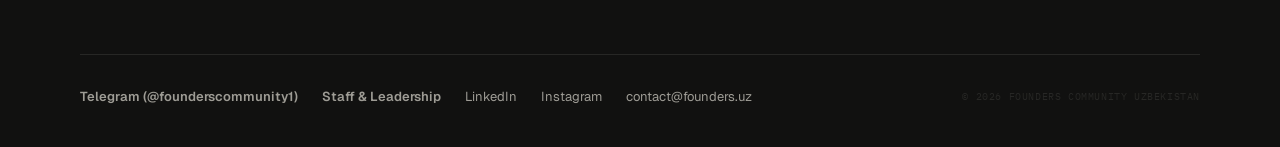
==== commit cb1b7ce7: "fix(seo): make content visible without JS, add clean-URL redirects, remove invalid verification meta" ====
--- a/index.html
+++ b/index.html
@@ -14,7 +14,6 @@
     content="Founders Community Uzbekistan, Founders Uzbekistan, founderscommunity.xyz, founders.founderscommunity.xyz, founders.uz, founders uz, founders community, фаундерс узбекистан, сообщество фаундеров, стартапы узбекистана, стартапы ташкент, венчурные инвестиции узбекистан, startup founders Uzbekistan, Tashkent startups, Samarkand founders, Central Asia tech founders, startaplar o'zbekiston, tadbirkorlar">
   <meta name="author" content="Founders Community Uzbekistan">
   <meta name="robots" content="index, follow, max-image-preview:large, max-snippet:-1, max-video-preview:-1">
-  <meta name="google-site-verification" content="google5301dbf874e0f4d9">
   <link rel="canonical" href="https://founders.founderscommunity.xyz/">
 
   <!-- Open Graph / Social -->
@@ -98,7 +97,8 @@
   <meta name="theme-color" content="#fb7116">
 
   <!-- Core Stylesheet -->
-  <link rel="stylesheet" href="styles/main.css?v=6.1">
+  <script>document.documentElement.classList.add('js');</script>
+  <link rel="stylesheet" href="/styles/main.css?v=6.3">
 </head>
 
 <body>
@@ -117,7 +117,7 @@
         <ul class="nav-links">
           <li><a href="#flow">Network</a></li>
           <li><a href="#regions">12 Regions</a></li>
-          <li><a href="staff.html">Staff &amp; Team</a></li>
+          <li><a href="/staff">Staff &amp; Team</a></li>
           <li><a href="#what-we-do">What We Do</a></li>
           <li><a href="#ecosystem">Ecosystem</a></li>
           <li><a href="#numbers">Numbers</a></li>
@@ -151,7 +151,7 @@
     <ul class="mobile-nav-links">
       <li><a href="#flow">Network</a></li>
       <li><a href="#regions">12 Regions</a></li>
-      <li><a href="staff.html" style="color: var(--accent-primary); font-weight: 700;">Staff &amp; Team &rarr;</a></li>
+      <li><a href="/staff" style="color: var(--accent-primary); font-weight: 700;">Staff &amp; Team &rarr;</a></li>
       <li><a href="#what-we-do">What We Do</a></li>
       <li><a href="#ecosystem">Ecosystem</a></li>
       <li><a href="#numbers">Numbers</a></li>
@@ -656,7 +656,7 @@
       <div class="footer-bottom-row">
         <ul class="footer-links">
           <li><a href="https://t.me/founderscommunity1" target="_blank" rel="noopener noreferrer" style="color: var(--accent); font-weight: 600;">Telegram (@founderscommunity1)</a></li>
-          <li><a href="staff.html" style="color: var(--accent-primary); font-weight: 600;">Staff &amp; Leadership</a></li>
+          <li><a href="/staff" style="color: var(--accent-primary); font-weight: 600;">Staff &amp; Leadership</a></li>
           <li><a href="https://www.linkedin.com/company/founders-community-uz" target="_blank" rel="noopener noreferrer">LinkedIn</a></li>
           <li><a href="https://instagram.com/founders.uz" target="_blank" rel="noopener noreferrer">Instagram</a></li>
           <li><a href="mailto:contact@founders.uz">contact@founders.uz</a></li>
@@ -752,7 +752,7 @@
   </div>
 
   <!-- Core Application Script -->
-  <script type="module" src="js/app.js"></script>
+  <script type="module" src="/js/app.js"></script>
 </body>
 
 </html>
--- a/styles/main.css
+++ b/styles/main.css
@@ -257,13 +257,13 @@
 /* ==========================================================================
    04. Reveal Animations (Scroll-entry)
    ========================================================================== */
-.reveal {
+.js .reveal {
   opacity: 0;
   transform: translateY(22px);
   transition: opacity var(--transition-reveal), transform var(--transition-reveal);
 }
 
-.reveal.is-visible {
+.js .reveal.is-visible {
   opacity: 1;
   transform: translateY(0);
 }
@@ -274,7 +274,7 @@
 .reveal-delay-4 { transition-delay: 0.44s; }
 
 @media (prefers-reduced-motion: reduce) {
-  .reveal {
+  .js .reveal {
     opacity: 1;
     transform: none;
     transition: none;
